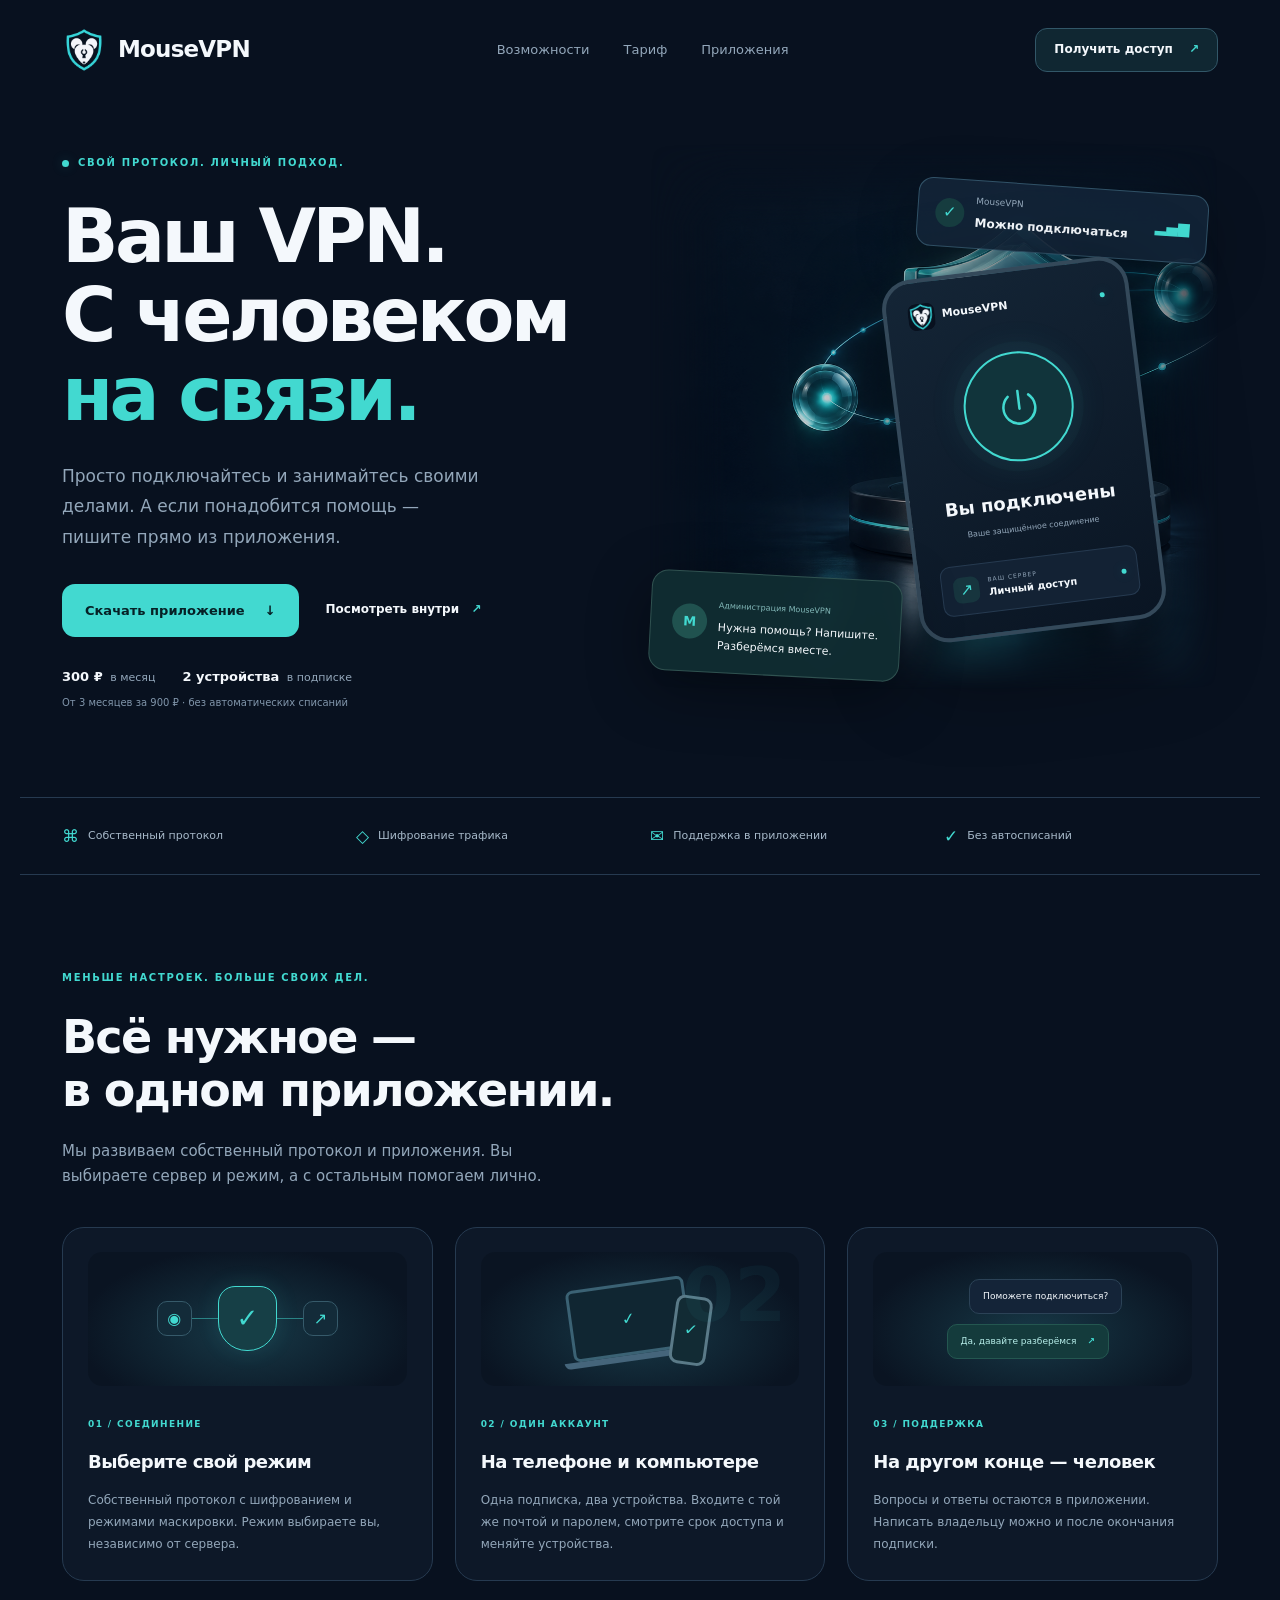
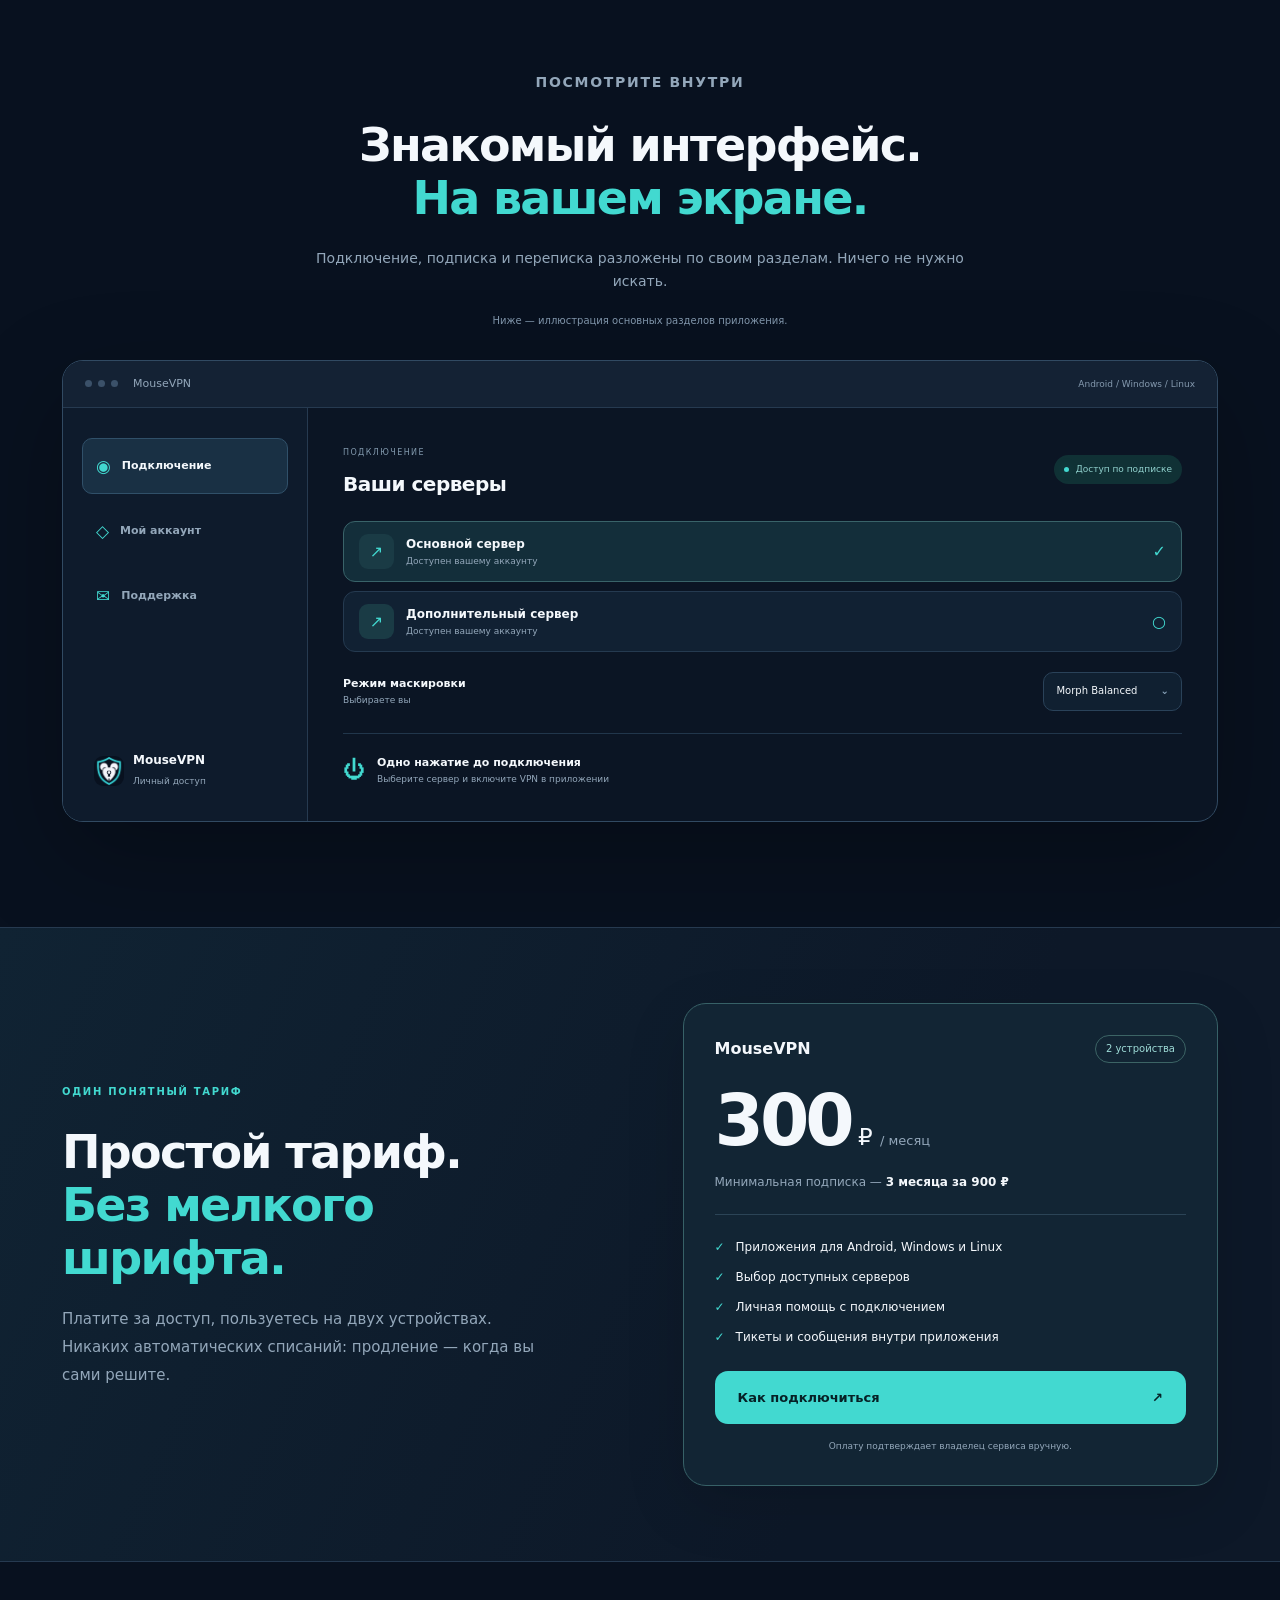
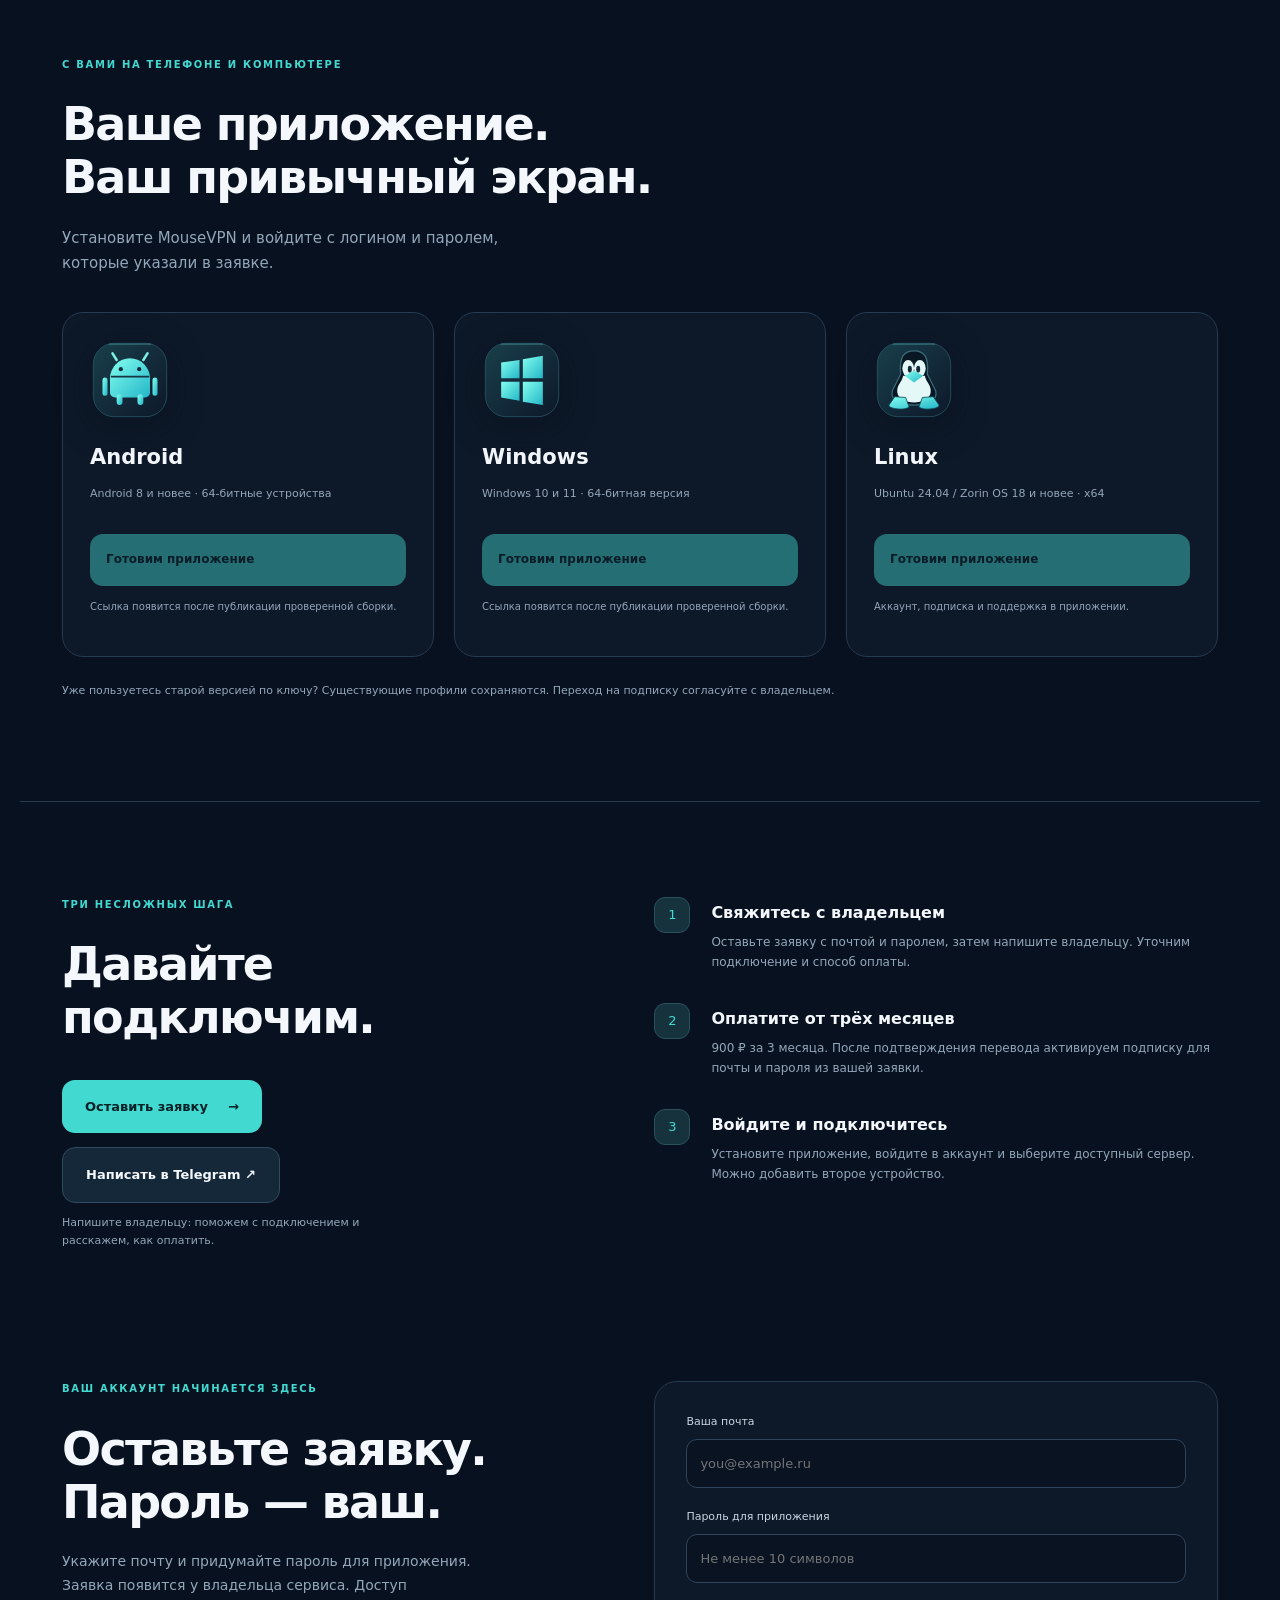
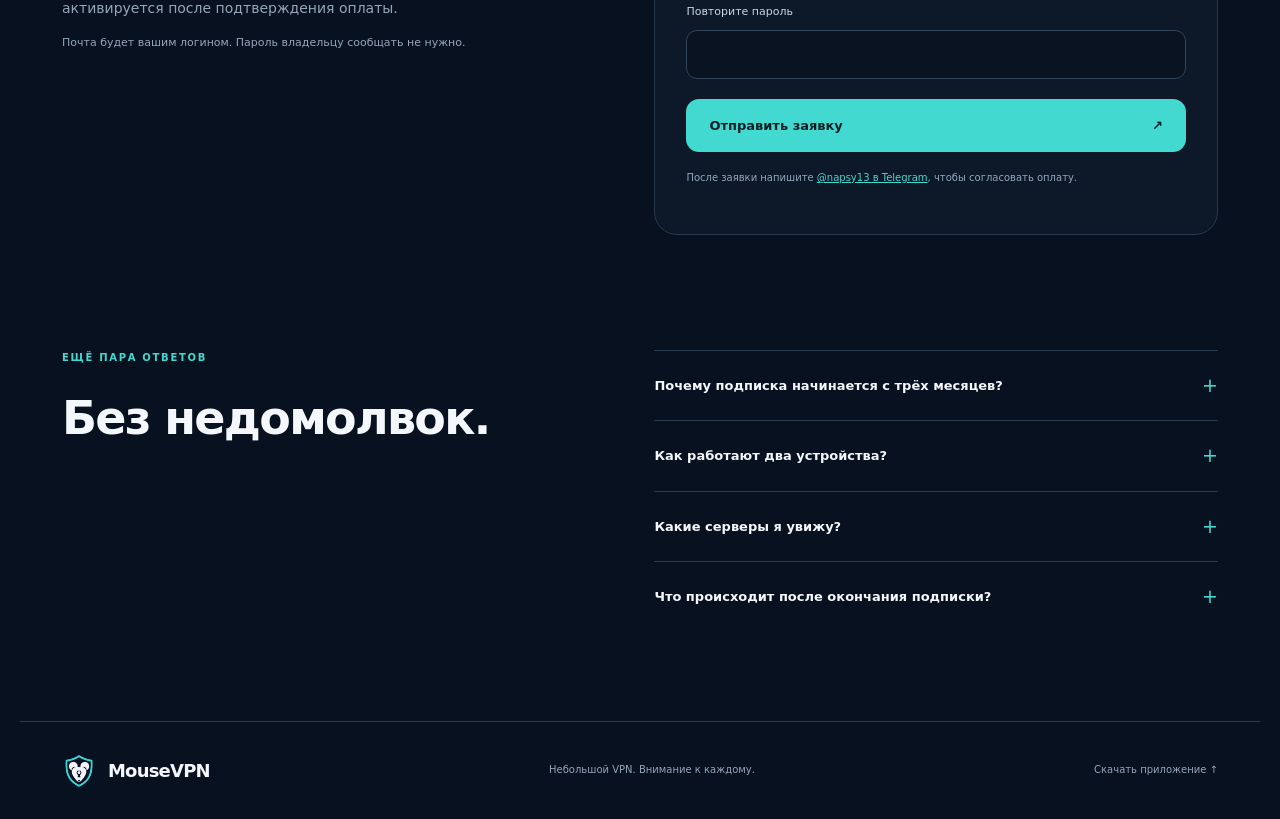
==== deploy/landing/index.html @ 3c40de20 "Add subscription management, billing and unified VPN clients Introduce a central account service wit" ====
<!doctype html>
<html lang="ru">
<head>
  <meta charset="utf-8"><meta name="viewport" content="width=device-width, initial-scale=1">
  <meta name="description" content="MouseVPN — собственный VPN-протокол, приложения для Android, Windows и Linux и личная поддержка. Два устройства, 300 ₽ в месяц, от 3 месяцев.">
  <meta name="theme-color" content="#08111f"><title>MouseVPN — ваш VPN, с человеком на связи</title>
  <link rel="icon" href="assets/mousevpn-logo.png" type="image/png">
  <link rel="stylesheet" href="style.css?v=20261002-billing"><script src="app.js?v=20261002-ui" defer></script>
</head>
<body>
<a class="skip-link" href="#main">Перейти к содержимому</a>
<header class="header wrap"><a class="brand" href="#" aria-label="MouseVPN — главная"><img src="assets/mousevpn-logo.png" alt="" width="44" height="44">MouseVPN</a><nav aria-label="Главная навигация"><a href="#about">Возможности</a><a href="#price">Тариф</a><a href="#download">Приложения</a></nav><a class="small-button" href="#request">Получить доступ <span aria-hidden="true">↗</span></a></header>
<main id="main">
<section class="hero wrap">
 <div class="hero-copy"><p class="eyebrow"><span class="dot"></span> СВОЙ ПРОТОКОЛ. ЛИЧНЫЙ ПОДХОД.</p><h1>Ваш VPN.<br>С человеком<br><span>на связи.</span></h1><p class="lead">Просто подключайтесь и занимайтесь своими делами. А если понадобится помощь — пишите прямо из приложения.</p><div class="hero-actions"><a class="button" href="#download">Скачать приложение <span aria-hidden="true">↓</span></a><a class="text-link" href="#preview">Посмотреть внутри <span aria-hidden="true">↗</span></a></div><div class="hero-meta"><span><strong>300 ₽</strong> в месяц</span><span><strong>2 устройства</strong> в подписке</span></div><p class="hero-note">От 3 месяцев за 900 ₽ · без автоматических списаний</p></div>
 <div class="hero-art" aria-label="Иллюстрация защищённого подключения MouseVPN">
  <img class="hero-illustration" src="assets/connection-hero.png" alt="Объёмный бирюзовый щит и соединённые узлы на тёмном фоне" width="1536" height="1024" fetchpriority="high">
  <div class="floating-status"><span class="status-orb">✓</span><div><small>MouseVPN</small><strong>Можно подключаться</strong></div><span class="signal" aria-hidden="true">▂▄▆</span></div>
  <div class="hero-device"><div class="device-top"><img src="assets/mousevpn-logo.png" alt="" width="27" height="27"><strong>MouseVPN</strong><span class="mini-dot"></span></div><div class="power" aria-hidden="true"><svg viewBox="0 0 48 48"><path d="M24 7v19M13 12a17 17 0 1 0 22 0"/></svg></div><strong class="connected">Вы подключены</strong><span class="device-caption">Ваше защищённое соединение</span><div class="server-row"><span class="server-icon" aria-hidden="true">↗</span><div><small>ВАШ СЕРВЕР</small><strong>Личный доступ</strong></div><span class="mini-dot"></span></div></div>
  <div class="support-bubble"><span class="avatar" aria-hidden="true">М</span><div><small>Администрация MouseVPN</small><p>Нужна помощь? Напишите.<br>Разберёмся вместе.</p></div></div>
 </div>
</section>
<div class="facts wrap"><span><i aria-hidden="true">⌘</i> Собственный протокол</span><span><i aria-hidden="true">◇</i> Шифрование трафика</span><span><i aria-hidden="true">✉</i> Поддержка в приложении</span><span><i aria-hidden="true">✓</i> Без автосписаний</span></div>
<section class="section wrap" id="about"><div class="section-heading"><p class="eyebrow">МЕНЬШЕ НАСТРОЕК. БОЛЬШЕ СВОИХ ДЕЛ.</p><h2>Всё нужное —<br>в одном приложении.</h2><p>Мы развиваем собственный протокол и приложения. Вы выбираете сервер и режим, а с остальным помогаем лично.</p></div><div class="features">
 <article><div class="feature-visual route-visual" aria-hidden="true"><span class="route-node">◉</span><span class="route-line"></span><span class="route-shield">✓</span><span class="route-line"></span><span class="route-node">↗</span></div><span class="feature-number">01 / СОЕДИНЕНИЕ</span><h3>Выберите свой режим</h3><p>Собственный протокол с шифрованием и режимами маскировки. Режим выбираете вы, независимо от сервера.</p></article>
 <article><div class="feature-visual devices-visual" aria-hidden="true"><div class="tiny-laptop"><span>✓</span></div><div class="tiny-phone"><span>✓</span></div><b>02</b></div><span class="feature-number">02 / ОДИН АККАУНТ</span><h3>На телефоне и компьютере</h3><p>Одна подписка, два устройства. Входите с той же почтой и паролем, смотрите срок доступа и меняйте устройства.</p></article>
 <article><div class="feature-visual chat-visual" aria-hidden="true"><span>Поможете подключиться?</span><span>Да, давайте разберёмся <b>↗</b></span></div><span class="feature-number">03 / ПОДДЕРЖКА</span><h3>На другом конце — человек</h3><p>Вопросы и ответы остаются в приложении. Написать владельцу можно и после окончания подписки.</p></article>
</div></section>
<section class="preview-section wrap" id="preview"><div class="preview-copy"><p class="eyebrow">ПОСМОТРИТЕ ВНУТРИ</p><h2>Знакомый интерфейс.<br><span>На вашем экране.</span></h2><p>Подключение, подписка и переписка разложены по своим разделам. Ничего не нужно искать.</p><p class="preview-note">Ниже — иллюстрация основных разделов приложения.</p></div>
 <div class="app-preview"><div class="window-bar"><span class="window-dots" aria-hidden="true"><i></i><i></i><i></i></span><span>MouseVPN</span><span class="window-platforms">Android / Windows / Linux</span></div><div class="preview-body"><div class="preview-nav" role="tablist" aria-label="Разделы приложения"><button id="tab-connect" role="tab" aria-selected="true" aria-controls="panel-connect" tabindex="0"><span aria-hidden="true">◉</span> Подключение</button><button id="tab-account" role="tab" aria-selected="false" aria-controls="panel-account" tabindex="-1"><span aria-hidden="true">◇</span> Мой аккаунт</button><button id="tab-support" role="tab" aria-selected="false" aria-controls="panel-support" tabindex="-1"><span aria-hidden="true">✉</span> Поддержка</button><div class="preview-brand"><img src="assets/mousevpn-logo.png" alt="" width="30" height="30"><span>MouseVPN<br><small>Личный доступ</small></span></div></div>
 <div class="preview-content"><div id="panel-connect" class="preview-panel" role="tabpanel" aria-labelledby="tab-connect"><div class="panel-heading"><div><small>ПОДКЛЮЧЕНИЕ</small><h3>Ваши серверы</h3></div><span class="status-pill"><i></i> Доступ по подписке</span></div><div class="preview-server selected"><span class="node-icon">↗</span><div><strong>Основной сервер</strong><small>Доступен вашему аккаунту</small></div><span>✓</span></div><div class="preview-server"><span class="node-icon">↗</span><div><strong>Дополнительный сервер</strong><small>Доступен вашему аккаунту</small></div><span>○</span></div><div class="preview-setting"><div><strong>Режим маскировки</strong><small>Выбираете вы</small></div><span>Morph Balanced <b>⌄</b></span></div><div class="preview-bottom"><span class="power-small">⏻</span><div><strong>Одно нажатие до подключения</strong><small>Выберите сервер и включите VPN в приложении</small></div></div></div>
 <div id="panel-account" class="preview-panel" role="tabpanel" aria-labelledby="tab-account" hidden><div class="panel-heading"><div><small>МОЙ АККАУНТ</small><h3>Всё о вашей подписке</h3></div><span class="status-pill"><i></i> 2 устройства</span></div><div class="subscription-preview"><small>ОДНА ПОДПИСКА</small><strong>Телефон + компьютер</strong><span>300 ₽ / месяц · от 3 месяцев</span></div><div class="preview-server"><span class="node-icon">▯</span><div><strong>Ваш телефон</strong><small>Android</small></div><span class="device-state">Подключён к аккаунту</span></div><div class="preview-server"><span class="node-icon">▱</span><div><strong>Ваш компьютер</strong><small>Windows или Linux</small></div><span class="device-state">Подключён к аккаунту</span></div><p class="panel-note">Сменили устройство? Отключите старое в аккаунте и войдите на новом.</p></div>
 <div id="panel-support" class="preview-panel" role="tabpanel" aria-labelledby="tab-support" hidden><div class="panel-heading"><div><small>ПОДДЕРЖКА И СООБЩЕНИЯ</small><h3>Разберёмся вместе</h3></div><span class="mail-icon">✉</span></div><div class="demo-messages"><div class="demo-message user"><small>Вы</small><p>Поможете настроить VPN на компьютере?</p></div><div class="demo-message admin"><small>Администрация MouseVPN</small><p>Конечно. Напишите, какая у вас система и что показывает приложение.</p></div></div><div class="reply-preview"><span>Ваш ответ…</span><span aria-hidden="true">↑</span></div><p class="panel-note">Ответы появляются в открытой переписке автоматически.</p></div></div></div></div>
</section>
<section class="pricing-section" id="price"><div class="wrap pricing"><div><p class="eyebrow">ОДИН ПОНЯТНЫЙ ТАРИФ</p><h2>Простой тариф.<br><span>Без мелкого шрифта.</span></h2><p class="pricing-copy">Платите за доступ, пользуетесь на двух устройствах. Никаких автоматических списаний: продление — когда вы сами решите.</p></div><article class="price-card"><div class="price-heading"><span>MouseVPN</span><span class="tag">2 устройства</span></div><p class="price"><strong>300</strong> ₽ <span>/ месяц</span></p><p class="minimum">Минимальная подписка — <strong>3 месяца за 900 ₽</strong></p><ul><li>Приложения для Android, Windows и Linux</li><li>Выбор доступных серверов</li><li>Личная помощь с подключением</li><li>Тикеты и сообщения внутри приложения</li></ul><a class="button" href="#start">Как подключиться <span aria-hidden="true">↗</span></a><p class="price-note">Оплату подтверждает владелец сервиса вручную.</p></article></div></section>
<section class="section wrap" id="download"><div class="section-heading"><p class="eyebrow">С ВАМИ НА ТЕЛЕФОНЕ И КОМПЬЮТЕРЕ</p><h2>Ваше приложение.<br>Ваш привычный экран.</h2><p>Установите MouseVPN и войдите с логином и паролем, которые указали в заявке.</p></div><div class="downloads"><article class="download-card"><img class="os-icon" src="assets/os-android.svg" width="80" height="80" alt=""><h3>Android</h3><p>Android 8 и новее · 64-битные устройства</p><a id="androidDownload" class="button" aria-disabled="true">Готовим приложение</a><p id="androidVersion" class="download-version" aria-live="polite">Ссылка появится после публикации проверенной сборки.</p><details id="androidHash" hidden><summary>Проверить файл</summary><code></code></details></article><article class="download-card"><img class="os-icon" src="assets/os-windows.svg" width="80" height="80" alt=""><h3>Windows</h3><p>Windows 10 и 11 · 64-битная версия</p><a id="windowsDownload" class="button" aria-disabled="true">Готовим приложение</a><p id="windowsVersion" class="download-version" aria-live="polite">Ссылка появится после публикации проверенной сборки.</p><details id="windowsHash" hidden><summary>Проверить файл</summary><code></code></details></article><article class="download-card"><img class="os-icon" src="assets/os-linux.svg" width="80" height="80" alt=""><h3>Linux</h3><p>Ubuntu 24.04 / Zorin OS 18 и новее · x64</p><a id="linuxDownload" class="button" aria-disabled="true">Готовим приложение</a><p id="linuxVersion" class="download-version" aria-live="polite">Аккаунт, подписка и поддержка в приложении.</p><details id="linuxHash" hidden><summary>Проверить файл .deb</summary><code></code></details><a id="linuxAppimageDownload" class="text-link" hidden>Скачать AppImage ↓</a><p id="linuxAppimageVersion" class="download-version"></p><details id="linuxAppimageHash" hidden><summary>Проверить AppImage</summary><code></code></details></article></div><p class="download-help">Уже пользуетесь старой версией по ключу? Существующие профили сохраняются. Переход на подписку согласуйте с владельцем.</p></section>
<section class="section wrap start" id="start"><div><p class="eyebrow">ТРИ НЕСЛОЖНЫХ ШАГА</p><h2>Давайте подключим.</h2><a class="button" href="#request">Оставить заявку <span aria-hidden="true">→</span></a><br><a id="contactButton" class="button" href="#steps">Как получить доступ <span aria-hidden="true">→</span></a><p id="contactNote" class="contact-note">Доступ выдаёт владелец сервиса после подтверждения оплаты.</p></div><ol id="steps"><li><span>1</span><div><h3>Свяжитесь с владельцем</h3><p>Оставьте заявку с почтой и паролем, затем напишите владельцу. Уточним подключение и способ оплаты.</p></div></li><li><span>2</span><div><h3>Оплатите от трёх месяцев</h3><p>900 ₽ за 3 месяца. После подтверждения перевода активируем подписку для почты и пароля из вашей заявки.</p></div></li><li><span>3</span><div><h3>Войдите и подключитесь</h3><p>Установите приложение, войдите в аккаунт и выберите доступный сервер. Можно добавить второе устройство.</p></div></li></ol></section>
<section class="section wrap signup-section" id="request"><div><p class="eyebrow">ВАШ АККАУНТ НАЧИНАЕТСЯ ЗДЕСЬ</p><h2>Оставьте заявку.<br>Пароль — ваш.</h2><p>Укажите почту и придумайте пароль для приложения. Заявка появится у владельца сервиса. Доступ активируется после подтверждения оплаты.</p><p class="signup-note">Почта будет вашим логином. Пароль владельцу сообщать не нужно.</p></div><form id="signupForm" class="signup-card" action="/vpn/v1/signup" method="post"><label for="signupEmail">Ваша почта</label><input id="signupEmail" name="email" type="email" autocomplete="email" maxlength="254" required placeholder="you@example.ru"><label for="signupPassword">Пароль для приложения</label><input id="signupPassword" name="password" type="password" autocomplete="new-password" minlength="10" maxlength="256" required placeholder="Не менее 10 символов"><label for="signupConfirm">Повторите пароль</label><input id="signupConfirm" type="password" autocomplete="new-password" minlength="10" maxlength="256" required><button id="signupSubmit" class="button" type="submit">Отправить заявку <span aria-hidden="true">↗</span></button><p id="signupStatus" role="status" aria-live="polite">После заявки напишите <a href="https://t.me/napsy13" target="_blank" rel="noopener noreferrer">@napsy13 в Telegram</a>, чтобы согласовать оплату.</p></form></section>
<section class="section wrap faq"><div><p class="eyebrow">ЕЩЁ ПАРА ОТВЕТОВ</p><h2>Без недомолвок.</h2></div><div><details><summary>Почему подписка начинается с трёх месяцев?</summary><p>Минимальная оплата — 900 ₽ за 3 календарных месяца. Можно оплатить больший срок по 300 ₽ за месяц.</p></details><details><summary>Как работают два устройства?</summary><p>На каждом устройстве создаётся свой ключ. Максимум — два зарегистрированных устройства на аккаунт, независимо от числа доступных серверов. Старое устройство можно отключить перед заменой.</p></details><details><summary>Какие серверы я увижу?</summary><p>Серверы, доступные вашему аккаунту. Обычно доступны все, но владелец может подобрать отдельный список. Выбор находится в приложении.</p></details><details><summary>Что происходит после окончания подписки?</summary><p>VPN-доступ прекращается. Для продления свяжитесь с владельцем и оплатите следующий период. Переписка с поддержкой остаётся доступна.</p></details></div></section>
</main><footer class="wrap footer"><a class="brand" href="#"><img src="assets/mousevpn-logo.png" alt="" width="34" height="34">MouseVPN</a><p>Небольшой VPN. Внимание к каждому.</p><a href="#download">Скачать приложение ↑</a></footer></body></html>
---- deploy/landing/style.css ----
:root {
  color-scheme: dark;
  --bg: #08111f; --surface: #0d1828; --card: #111f30;
  --line: #263a50; --text: #f4f8fc; --muted: #93a7ba;
  --accent: #42d9d0; --accent-ink: #062126;
  font-family: Inter, "Noto Sans", system-ui, -apple-system, "Segoe UI", sans-serif;
  font-synthesis: none;
}
* { box-sizing: border-box; }
html { scroll-behavior: smooth; scroll-padding-top: 30px; }
body { margin: 0; background: var(--bg); color: var(--text); line-height: 1.65; }
a { color: inherit; text-decoration: none; }
button, input, textarea { font: inherit; }
button, a, summary { -webkit-tap-highlight-color: transparent; }
button { cursor: pointer; }
[hidden] { display: none !important; }
a:focus-visible, button:focus-visible, summary:focus-visible { outline: 3px solid var(--accent); outline-offset: 5px; }
.wrap { width: min(1240px,100%); margin-inline: auto; padding-inline: 42px; }
.skip-link { position: absolute; left: 20px; top: -80px; padding: 12px 20px; background: var(--accent); color: var(--accent-ink); z-index: 10; }
.skip-link:focus { top: 12px; }
.header { display: flex; min-height: 100px; align-items: center; justify-content: space-between; gap: 24px; }
.brand { display: inline-flex; align-items: center; gap: 12px; font-size: 23px; font-weight: 780; letter-spacing: -.8px; }
.brand img { border-radius: 12px; object-fit: cover; }
nav { display: flex; gap: 34px; font-size: 13px; color: var(--muted); }
nav a:hover, .text-link:hover { color: var(--accent); }
.small-button { border: 1px solid #325768; border-radius: 12px; padding: 11px 18px; font-size: 12px; font-weight: 650; background: #102732; }
.small-button span { margin-left: 12px; color: var(--accent); }
.hero { display: grid; grid-template-columns: 1fr 1fr; align-items: center; gap: 20px; padding-top: 55px; padding-bottom: 75px; }
.eyebrow { display: flex; align-items: center; gap: 9px; font-size: 10px; font-weight: 750; letter-spacing: 1.7px; color: var(--accent); margin: 0 0 25px; }
.dot, .mini-dot, .status-pill i { display: inline-block; width: 7px; height: 7px; background: var(--accent); border-radius: 50%; flex-shrink: 0; box-shadow: 0 0 12px #42d9d036; }
h1 { font-size: clamp(54px,5.8vw,80px); line-height: 1.07; letter-spacing: -3.7px; margin: 0 0 26px; font-weight: 760; }
h1 span, h2 span { color: var(--accent); }
.lead { max-width: 425px; font-size: 17px; color: var(--muted); line-height: 1.8; }
.hero-actions { display: flex; gap: 27px; align-items: center; margin-top: 31px; }
.button { display: inline-flex; align-items: center; justify-content: space-between; gap: 20px; border: 0; border-radius: 13px; background: var(--accent); color: var(--accent-ink); padding: 16px 23px; font-size: 13px; font-weight: 750; transition: background .15s, transform .15s; }
.button:hover { background: #68e9e1; transform: translateY(-2px); }
.button[aria-disabled=true] { opacity: .45; pointer-events: none; }
.text-link { font-size: 12px; font-weight: 600; }
.text-link span { margin-left: 8px; color: var(--accent); }
.hero-meta { display: flex; gap: 27px; margin-top: 29px; color: var(--muted); font-size: 11px; }
.hero-meta strong { color: var(--text); font-size: 13px; margin-right: 4px; }
.hero-note { margin-top: 8px; font-size: 10px; color: #8196ab; }
.hero-art { position: relative; min-height: 545px; isolation: isolate; }
.hero-illustration { position: absolute; width: 100%; height: 100%; object-fit: cover; left: 0; top: -4%; z-index: -1; opacity: .78; mask-image: linear-gradient(90deg,transparent,#000 14%,#000 88%,transparent),linear-gradient(0deg,transparent,#000 15%,#000 85%,transparent); mask-composite: intersect; }
.floating-status { position: absolute; top: 20px; right: 10px; display: flex; align-items: center; gap: 11px; padding: 13px 17px; background: #132437ed; border: 1px solid #315267; box-shadow: 0 18px 60px #0005; border-radius: 15px; transform: rotate(4deg); }
.floating-status small { display: block; font-size: 9px; color: var(--muted); }
.floating-status strong { font-size: 12px; font-weight: 600; }
.status-orb { display: grid; place-items: center; background: #173d40; color: var(--accent); width: 29px; height: 29px; border-radius: 50%; }
.signal { color: var(--accent); font-size: 15px; margin-left: 16px; }
.hero-device { position: absolute; width: 248px; padding: 21px; top: 101px; right: 70px; border: 4px solid #34495a; border-radius: 30px; background: linear-gradient(155deg,#142536,#0a1523); box-shadow: 0 28px 85px #0008; transform: rotate(-7deg); text-align: center; }
.device-top { display: flex; align-items: center; gap: 7px; text-align: left; font-size: 11px; }
.device-top img { border-radius: 8px; }.device-top .mini-dot { margin-left: auto; width: 5px; height: 5px; }
.power { display: grid; place-items: center; width: 110px; height: 110px; margin: 32px auto 25px; border: 2px solid var(--accent); border-radius: 50%; background: #11343b; box-shadow: 0 0 0 10px #42d9d007,0 0 38px #42d9d01a; }
.power svg { width: 45px; fill: none; stroke: var(--accent); stroke-width: 2.7; stroke-linecap: round; }
.connected { display: block; font-size: 18px; }.device-caption { display: block; font-size: 8px; color: var(--muted); margin: 5px 0 23px; }
.server-row { display: flex; align-items: center; gap: 9px; padding: 11px; border: 1px solid var(--line); border-radius: 10px; text-align: left; background: #132234; }
.server-icon { display: grid; place-items: center; width: 26px; height: 26px; border-radius: 8px; color: var(--accent); background: #17353e; }
.server-row small { display: block; color: var(--muted); font-size: 6px; letter-spacing: 1px; }.server-row strong { display: block; font-size: 10px; }.server-row .mini-dot { margin-left: auto; width: 5px; height: 5px; }
.support-bubble { position: absolute; display: flex; align-items: center; gap: 11px; left: 0; bottom: 35px; padding: 17px 21px; border: 1px solid #305250; background: #102c31f5; border-radius: 17px; transform: rotate(3deg); box-shadow: 0 16px 60px #0006; }
.avatar { width: 35px; height: 35px; border-radius: 50%; display: grid; place-items: center; background: #20524f; color: var(--accent); font-size: 13px; font-weight: 700; }
.support-bubble small { font-size: 8px; color: #83b9b9; }.support-bubble p { margin: 3px 0 0; font-size: 11px; line-height: 1.6; }
.facts { display: grid; grid-template-columns: repeat(4,1fr); gap: 20px; padding-block: 24px; border-top: 1px solid var(--line); border-bottom: 1px solid var(--line); color: #a7b9c9; font-size: 11px; }
.facts span { display: flex; align-items: center; gap: 9px; }.facts i { font-style: normal; color: var(--accent); font-size: 17px; }
.section { padding-top: 95px; padding-bottom: 90px; }.section-heading { max-width: 620px; }h2 { margin: 0 0 22px; font-size: clamp(32px,3.6vw,46px); line-height: 1.15; letter-spacing: -1.7px; font-weight: 720; }
.section-heading>p:last-child, .pricing-copy { max-width: 500px; color: var(--muted); font-size: 15px; }
.features { display: grid; grid-template-columns: repeat(3,1fr); gap: 22px; margin-top: 38px; }.features article { padding: 25px; background: var(--surface); border: 1px solid var(--line); border-radius: 22px; }
.feature-number { font-size: 9px; color: var(--accent); letter-spacing: 1.4px; font-weight: 650; }.features h3 { font-size: 18px; letter-spacing: -.5px; margin: 12px 0 10px; }.features p { font-size: 12px; color: var(--muted); margin-bottom: 0; line-height: 1.85; }
.feature-visual { height: 134px; margin: -1px 0 23px; border-radius: 14px; background: radial-gradient(ellipse at 50% 60%,#173846,#0a1422 75%); display: flex; align-items: center; justify-content: center; position: relative; overflow: hidden; }
.route-node { display: grid; place-items: center; width: 35px; height: 35px; border: 1px solid #365a6a; border-radius: 10px; background: #132b39; color: var(--accent); }.route-shield { display: grid; place-items: center; width: 59px; height: 65px; border: 1px solid #42d9d0; border-radius: 17px 17px 29px 29px; color: var(--accent); font-size: 26px; background: #163f46; box-shadow: 0 0 24px #42d9d01c; }.route-line { width: 26px; height: 1px; background: #42d9d080; }
.tiny-laptop { width: 119px; height: 72px; border: 3px solid #3b6274; border-radius: 7px; background: #102632; transform: rotate(-8deg); position: relative; }.tiny-laptop:after { content:''; position: absolute; height: 6px; width: 139px; bottom: -9px; left: -13px; background: #45657b; border-radius: 0 0 10px 10px; }.tiny-laptop span, .tiny-phone span { display: grid; place-items: center; height: 100%; color: var(--accent); }.tiny-phone { width: 37px; height: 69px; border: 3px solid #5a7a88; border-radius: 9px; margin-left: -14px; transform: rotate(8deg) translateY(12px); background: #122b34; }.devices-visual>b { font-size: 75px; position: absolute; right: 13px; top: -18px; color: #42d9d00d; }
.chat-visual { flex-direction: column; gap: 10px; }.chat-visual span { border: 1px solid #2b4256; border-radius: 10px; background: #142438; padding: 9px 13px; font-size: 9px; margin-left: 26px; }.chat-visual span+span { margin-left: -10px; background: #143b3c; color: #b7eeea; border-color: #245750; }.chat-visual b { color: var(--accent); margin-left: 8px; }
.preview-section { padding-bottom: 105px; }.preview-copy { text-align: center; max-width: 700px; margin: auto; }.preview-copy .eyebrow { justify-content: center; }.preview-copy>p { color: var(--muted); font-size: 14px; }.preview-copy .preview-note { font-size: 10px; color: #8095aa; margin-top: 20px; }
.app-preview { margin-top: 30px; border: 1px solid #314a62; border-radius: 21px; background: #0b1524; box-shadow: 0 35px 100px #0004; overflow: hidden; }.window-bar { height: 47px; display: flex; align-items: center; gap: 15px; padding-inline: 22px; background: #142234; border-bottom: 1px solid var(--line); font-size: 11px; color: var(--muted); }.window-dots { display: flex; gap: 6px; }.window-dots i { width: 7px; height: 7px; border-radius: 50%; background: #3b5169; }.window-platforms { margin-left: auto; font-size: 9px; color: #859aaf; }
.preview-body { display: grid; grid-template-columns: 245px 1fr; min-height: 413px; }.preview-nav { display: flex; flex-direction: column; gap: 9px; padding: 30px 19px; background: #0e1b2c; border-right: 1px solid var(--line); }.preview-nav button { display: flex; align-items: center; gap: 11px; text-align: left; padding: 13px; border: 1px solid transparent; color: var(--muted); background: transparent; border-radius: 10px; font-size: 11px; font-weight: 650; }.preview-nav button[aria-selected=true] { color: var(--text); background: #193044; border-color: #305069; }.preview-nav button span { color: var(--accent); font-size: 17px; }.preview-brand { display: flex; align-items: center; gap: 9px; margin-top: auto; padding: 14px 12px 0; font-weight: 650; font-size: 12px; }.preview-brand small { font-weight: 400; font-size: 9px; color: var(--muted); }.preview-brand img { border-radius: 9px; }
.preview-content { padding: 29px 35px; }.panel-heading { display: flex; align-items: center; justify-content: space-between; gap: 12px; margin-bottom: 20px; }.panel-heading small { color: #8299ad; font-size: 8px; letter-spacing: 1.4px; }.panel-heading h3 { font-size: 20px; margin: 5px 0 0; letter-spacing: -.5px; }.status-pill { display: flex; align-items: center; gap: 7px; padding: 7px 10px; border-radius: 20px; background: #103135; color: #91d2ce; font-size: 9px; white-space: nowrap; }.status-pill i { width: 5px; height: 5px; }
.preview-server { display: flex; align-items: center; gap: 12px; padding: 12px 15px; margin-block: 9px; border: 1px solid #253a50; border-radius: 12px; background: #112133; }.preview-server.selected { border-color: #396369; background: #132e3a; }.node-icon { display: grid; place-items: center; width: 35px; height: 35px; color: var(--accent); background: #1a3b45; border-radius: 9px; }.preview-server strong { display: block; font-size: 12px; }.preview-server small { display: block; color: var(--muted); font-size: 9px; }.preview-server>span:last-child { margin-left: auto; color: var(--accent); }.preview-server .device-state { font-size: 8px; }
.preview-setting { display: flex; align-items: center; justify-content: space-between; gap: 14px; margin-top: 20px; font-size: 11px; }.preview-setting strong { display: block; }.preview-setting small { display: block; color: var(--muted); font-size: 9px; }.preview-setting>span { border: 1px solid #2a4259; background: #102031; padding: 10px 12px; border-radius: 10px; font-size: 10px; }.preview-setting b { margin-left: 20px; color: #89a3b9; }.preview-bottom { display: flex; align-items: center; gap: 12px; border-top: 1px solid #21364b; margin-top: 22px; padding-top: 18px; }.power-small { font-size: 22px; color: var(--accent); }.preview-bottom strong { display: block; font-size: 11px; }.preview-bottom small { display: block; color: var(--muted); font-size: 9px; }
.subscription-preview { padding: 19px; border: 1px solid #315c61; border-radius: 14px; background: linear-gradient(120deg,#163d42,#142333); margin-bottom: 17px; }.subscription-preview small { display: block; color: #85c3c0; font-size: 8px; letter-spacing: 1.4px; }.subscription-preview strong { display: block; font-size: 19px; margin-block: 5px; }.subscription-preview>span { color: #a4c3cb; font-size: 10px; }.panel-note { margin: 17px 0 0; color: var(--muted); font-size: 10px; }.mail-icon { color: var(--accent); font-size: 28px; }.demo-messages { display: flex; flex-direction: column; gap: 15px; }.demo-message { max-width: 83%; border-radius: 13px; padding: 14px 18px; }.demo-message small { font-size: 9px; color: #98b2c8; }.demo-message p { margin: 5px 0 0; font-size: 12px; }.demo-message.user { align-self: flex-end; background: #1b2d43; border: 1px solid #30455d; }.demo-message.admin { align-self: flex-start; background: #153735; border: 1px solid #2c5350; }.demo-message.admin small { color: #84c5be; }.reply-preview { display: flex; justify-content: space-between; align-items: center; margin-top: 20px; padding: 9px 10px 9px 15px; border: 1px solid #30465f; border-radius: 11px; font-size: 11px; color: #8096aa; }.reply-preview span+span { display: grid; place-items: center; width: 30px; height: 30px; border-radius: 8px; background: var(--accent); color: var(--accent-ink); font-size: 17px; }
.pricing-section { background: linear-gradient(115deg,#102333,#0d1828 68%); border-block: 1px solid var(--line); }.pricing { display: grid; grid-template-columns: 1fr 1fr; gap: 85px; align-items: center; padding-block: 75px; }.pricing-copy { font-size: 15px; line-height: 1.85; }.price-card { border: 1px solid #376167; background: #122534; border-radius: 23px; padding: 31px; box-shadow: 0 20px 60px #0002; }.price-heading { display: flex; align-items: center; justify-content: space-between; font-size: 16px; font-weight: 700; }.tag { font-size: 10px; font-weight: 500; border: 1px solid #3c6465; padding: 5px 10px; border-radius: 20px; color: #9edbd7; }.price { font-size: 23px; margin: 15px 0 0; }.price strong { font-size: 71px; letter-spacing: -4px; line-height: 1.2; font-weight: 700; }.price>span { color: var(--muted); font-size: 13px; }.minimum { font-size: 12px; color: var(--muted); padding-bottom: 22px; margin-top: 9px; border-bottom: 1px solid #2b4456; }.minimum strong { color: var(--text); }.price-card ul { list-style: none; padding: 0; margin: 23px 0; }.price-card li { margin-bottom: 10px; font-size: 12px; }.price-card li:before { content:'✓'; margin-right: 11px; color: var(--accent); }.price-card .button { width: 100%; }.price-note { font-size: 9px; color: var(--muted); margin: 15px 0 0; text-align: center; }
.downloads { display: grid; grid-template-columns: repeat(3,minmax(0,1fr)); gap: 20px; margin-top: 36px; }.download-card { padding: 27px; border: 1px solid var(--line); border-radius: 21px; background: var(--surface); }.platform-icon { display: inline-grid; place-items: center; width: 38px; height: 38px; font-size: 31px; color: var(--accent); }.windows-icon { width: 34px; height: 38px; fill: var(--accent); }.download-card h3 { font-size: 21px; margin: 19px 0 7px; }.download-card>p { min-height: 38px; font-size: 11px; color: var(--muted); }.download-card .button { width: 100%; font-size: 12px; padding-inline: 16px; }.download-card .download-version { font-size: 10px; min-height: auto; margin: 13px 0 0; }.download-card .text-link { display: inline-block; color: var(--accent); margin-top: 20px; font-size: 12px; }.download-card details { border-top: 0; padding: 9px 0 0; }.download-card summary { font-size: 10px; color: #8fa6ba; padding: 0; }.download-card code { display: block; overflow-wrap: anywhere; font-size: 9px; color: #a3bbc9; margin-top: 10px; }.download-help { font-size: 11px; color: var(--muted); margin-top: 25px; }
.start { display: grid; grid-template-columns: 1fr 1.1fr; gap: 80px; border-top: 1px solid var(--line); }.start .button { margin-top: 14px; }.start #contactButton { background: #14283a; border: 1px solid #304b61; color: var(--text); }.contact-note { font-size: 11px; max-width: 300px; color: var(--muted); }.start ol { list-style: none; margin: 0; padding: 0; }.start li { display: flex; align-items: flex-start; gap: 21px; padding-bottom: 30px; }.start li>span { flex-shrink: 0; width: 36px; height: 36px; display: grid; place-items: center; border-radius: 11px; background: #16323d; color: var(--accent); font-size: 13px; border: 1px solid #2a505d; }.start h3 { margin: 3px 0 7px; font-size: 16px; }.start li p { margin: 0; font-size: 12px; color: var(--muted); }
.signup-section { display: grid; grid-template-columns: 1fr 1.1fr; gap: 80px; padding-top: 30px; }.signup-section>div>p { color: var(--muted); font-size: 14px; max-width: 450px; }.signup-section>div>.eyebrow { color: var(--accent); font-size: 10px; }.signup-note { font-size: 11px !important; }.signup-card { padding: 31px; border: 1px solid var(--line); border-radius: 23px; background: var(--surface); }.signup-card label { display: block; font-size: 11px; margin: 0 0 8px; color: #c8d7e4; }.signup-card input { width: 100%; height: 49px; padding: 0 13px; border: 1px solid #30445b; border-radius: 11px; color: var(--text); background: #091321; margin-bottom: 20px; font-size: 13px; outline: 0; }.signup-card input:focus { border-color: var(--accent); box-shadow: 0 0 0 3px #42d9d012; }.signup-card .button { width: 100%; }.signup-card button:disabled { opacity: .5; cursor: wait; }#signupStatus { font-size: 10px; color: var(--muted); margin: 18px 0 0; min-height: 33px; }#signupStatus a { color: var(--accent); text-decoration: underline; }.signup-card .error { color: #ff9da4 !important; }
.faq { display: grid; grid-template-columns: 1fr 1.1fr; gap: 80px; padding-top: 25px; }details { border-top: 1px solid var(--line); padding: 19px 0; }summary { list-style: none; display: flex; justify-content: space-between; align-items: center; gap: 20px; font-size: 13px; font-weight: 600; cursor: pointer; }summary::-webkit-details-marker { display: none; }summary:after { content:'+'; color: var(--accent); font-weight: 400; font-size: 19px; }details[open]>summary:after { content:'−'; }details p { font-size: 12px; color: var(--muted); margin: 13px 0 0; }.footer { display: flex; align-items: center; justify-content: space-between; gap: 20px; padding-block: 30px; border-top: 1px solid var(--line); }.footer .brand { font-size: 18px; }.footer p, .footer>a:last-child { font-size: 10px; color: var(--muted); }
@media (max-width:1000px) {
 .wrap { padding-inline: 30px; }.hero { gap: 0; }.hero-art { min-height: 500px; }.hero-device { right: 30px; top: 94px; width: 228px; }.support-bubble { left: -15px; bottom: 23px; }.floating-status { right: 0; font-size: 10px; }.hero-actions { align-items: flex-start; flex-direction: column; gap: 17px; }.hero-meta { flex-wrap: wrap; gap: 5px 20px; }.facts { font-size: 10px; }.features { gap: 14px; }.features article { padding: 20px; }.features h3 { font-size: 16px; }.pricing,.start,.signup-section,.faq { gap: 40px; }.preview-body { grid-template-columns: 205px 1fr; }.preview-content { padding: 26px; }.preview-nav { padding-inline: 12px; }.downloads { gap: 14px; }.download-card { padding: 22px; }.download-card .button { font-size: 11px; }.window-platforms { font-size: 8px; }
}
@media (max-width:760px) {
 .header { min-height: 85px; }.header nav { display: none; }.hero { grid-template-columns: 1fr; padding-top: 35px; padding-bottom: 35px; }.hero-copy { max-width: 550px; }h1 { font-size: 66px; }.hero-actions { flex-direction: row; align-items: center; gap: 22px; }.hero-art { margin: 28px auto 0; width: min(510px,100%); min-height: 490px; }.hero-device { right: 70px; }.support-bubble { left: 5px; bottom: 12px; }.floating-status { right: 20px; }.hero-illustration { width: 100%; left: 0; }.facts { grid-template-columns: 1fr 1fr; gap: 12px; }.features { grid-template-columns: 1fr; gap: 17px; }.features article { padding: 24px; }.feature-visual { height: 145px; }.features h3 { font-size: 19px; }.features p { font-size: 13px; }.section { padding-block: 65px; }.preview-section { padding-bottom: 70px; }.preview-body { grid-template-columns: 1fr; }.preview-nav { flex-direction: row; border-right: 0; border-bottom: 1px solid var(--line); padding: 12px; gap: 4px; }.preview-nav button { flex: 1; padding: 10px; justify-content: center; font-size: 10px; }.preview-brand { display: none; }.preview-content { min-height: 379px; padding: 25px; }.pricing,.start,.signup-section,.faq { grid-template-columns: 1fr; gap: 30px; }.pricing { padding-block: 55px; }.price-card { max-width: 510px; width: 100%; }.downloads { grid-template-columns: 1fr; gap: 18px; }.download-card { padding: 26px; }.download-card>p { min-height: auto; }.download-card .button { margin-top: 8px; width: min(320px,100%); display: flex; font-size: 13px; }.start li { padding-bottom: 22px; }.signup-section { padding-top: 0; }.faq { padding-top: 0; }.footer { flex-wrap: wrap; }.footer p { order: 3; width: 100%; margin: 0; }
}
@media (max-width:420px) {
 .wrap { padding-inline: 22px; }.brand { gap: 8px; font-size: 20px; }.brand img { width: 35px; height: 35px; }.small-button { padding: 9px 11px; font-size: 10px; }.small-button span { margin-left: 4px; }h1 { font-size: 54px; letter-spacing: -2.7px; }.eyebrow { font-size: 8px; letter-spacing: 1.2px; }.lead { font-size: 15px; }.hero-actions { flex-wrap: wrap; gap: 17px; }.hero-art { min-height: 455px; }.hero-device { right: 38px; width: 221px; top: 83px; }.floating-status { top: 11px; right: 5px; padding: 10px 13px; }.support-bubble { left: -4px; padding: 12px 15px; bottom: 5px; }.facts { font-size: 9px; gap: 10px 8px; }.facts span { gap: 6px; }.facts i { font-size: 14px; }.preview-content { padding: 21px 17px; }.preview-nav button { font-size: 9px; padding: 9px 5px; gap: 5px; }.window-bar { padding-inline: 15px; }.window-platforms { display: none; }.panel-heading { flex-wrap: wrap; }.panel-heading h3 { font-size: 18px; }.status-pill { font-size: 8px; padding: 5px 8px; }.preview-server { padding: 11px; gap: 9px; }.preview-server strong { font-size: 10px; }.preview-server .device-state { display: none; }.preview-setting>span { padding: 9px; font-size: 8px; }.preview-setting b { margin-left: 6px; }.preview-setting strong { font-size: 10px; }.subscription-preview strong { font-size: 17px; }.demo-message { max-width: 92%; padding: 12px; }.demo-message p { font-size: 11px; }.price-card,.signup-card { padding: 24px; }.price strong { font-size: 64px; }
}
@media (prefers-reduced-motion:reduce) { html { scroll-behavior: auto; }.button { transition: none; }.button:hover { transform: none; } }

.os-icon{display:block;width:80px;height:80px;margin-bottom:20px;filter:drop-shadow(0 8px 18px #06101966);transition:transform .2s ease}.download-card:hover .os-icon{transform:translateY(-3px)}@media(prefers-reduced-motion:reduce){.os-icon{transition:none}.download-card:hover .os-icon{transform:none}}
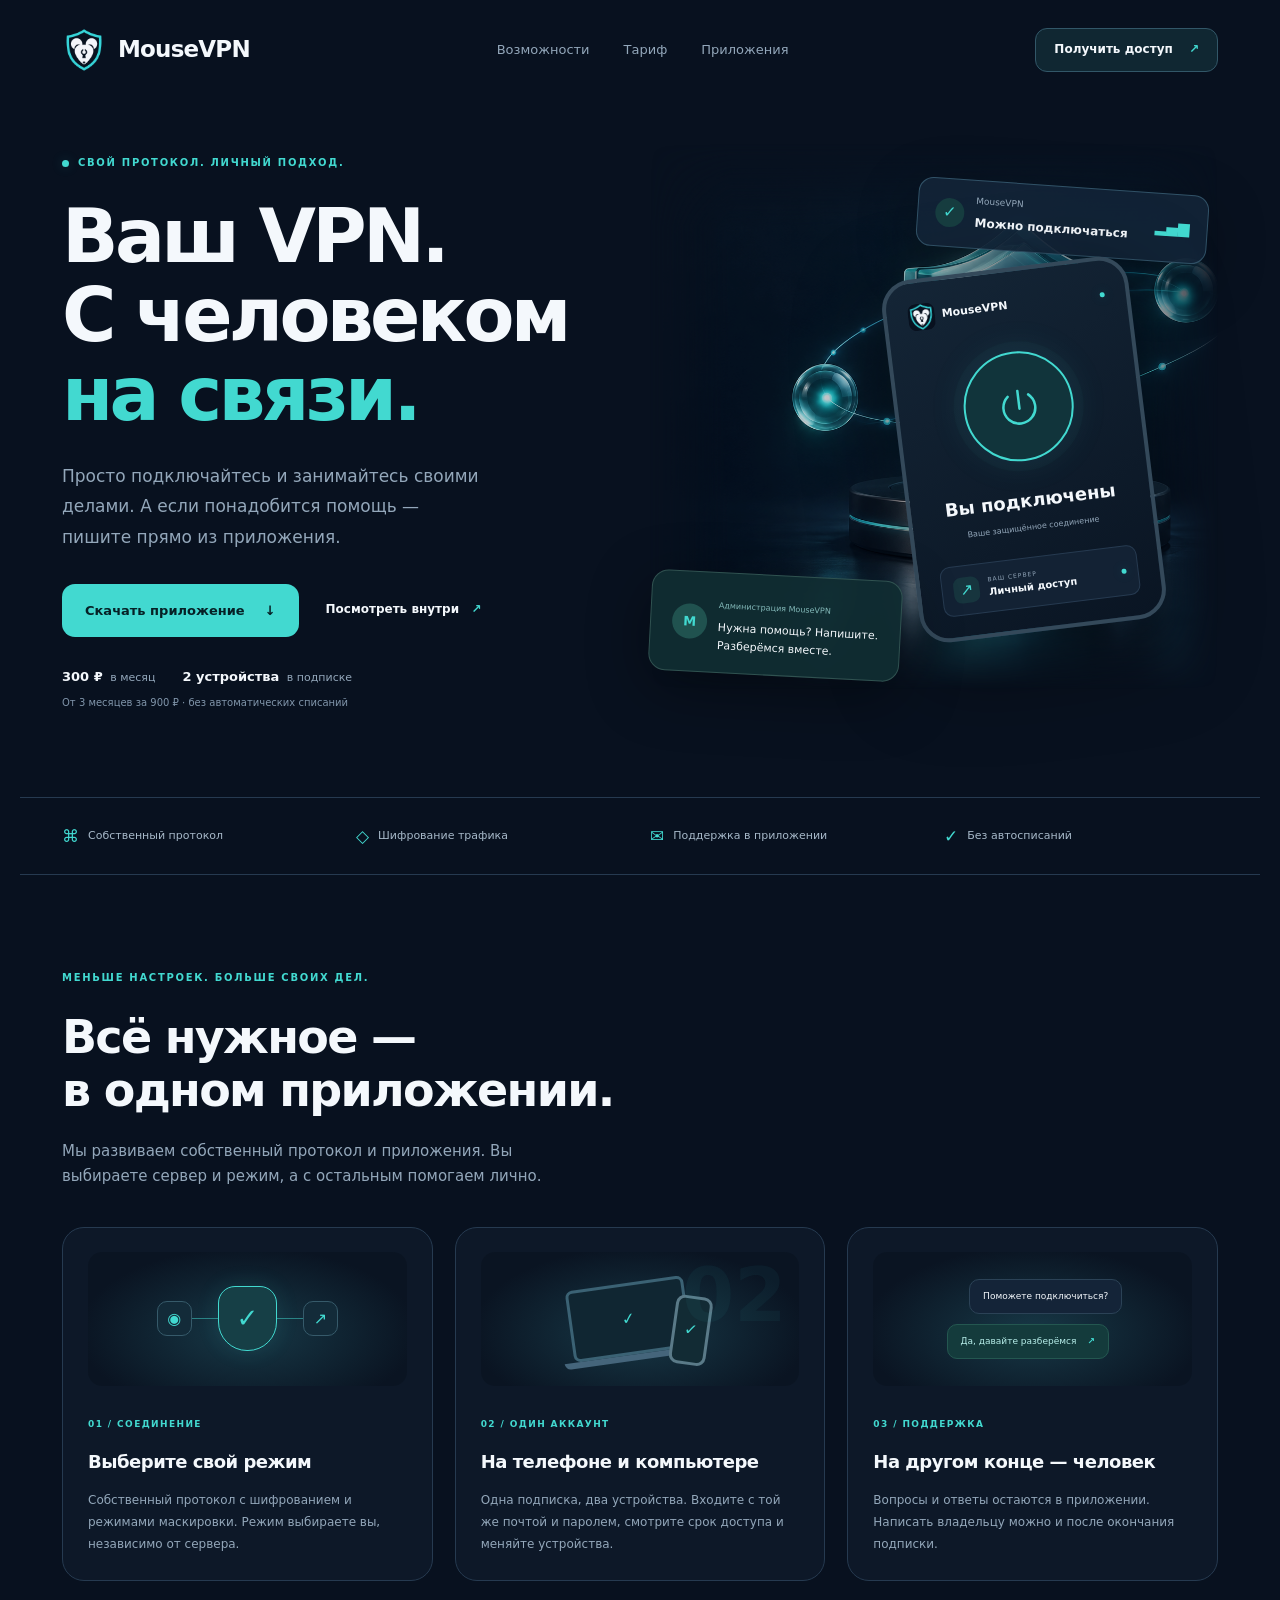
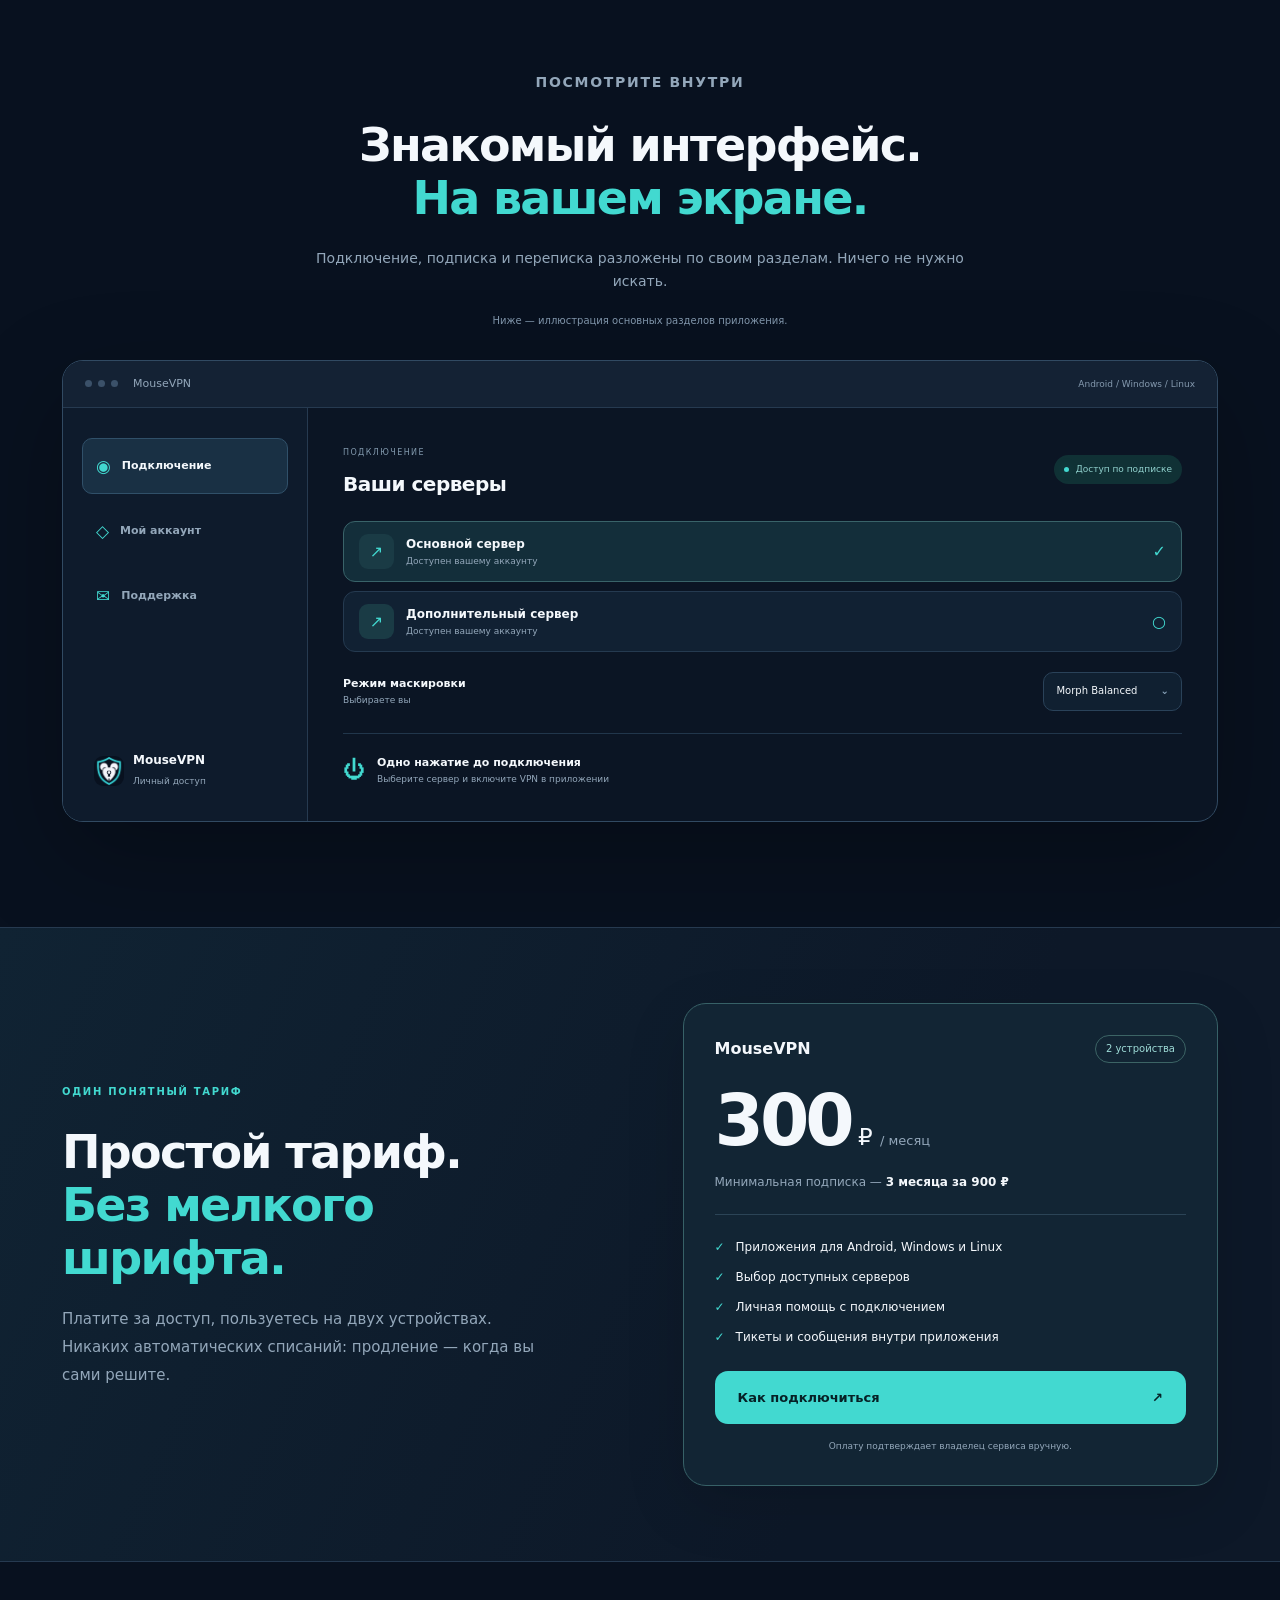
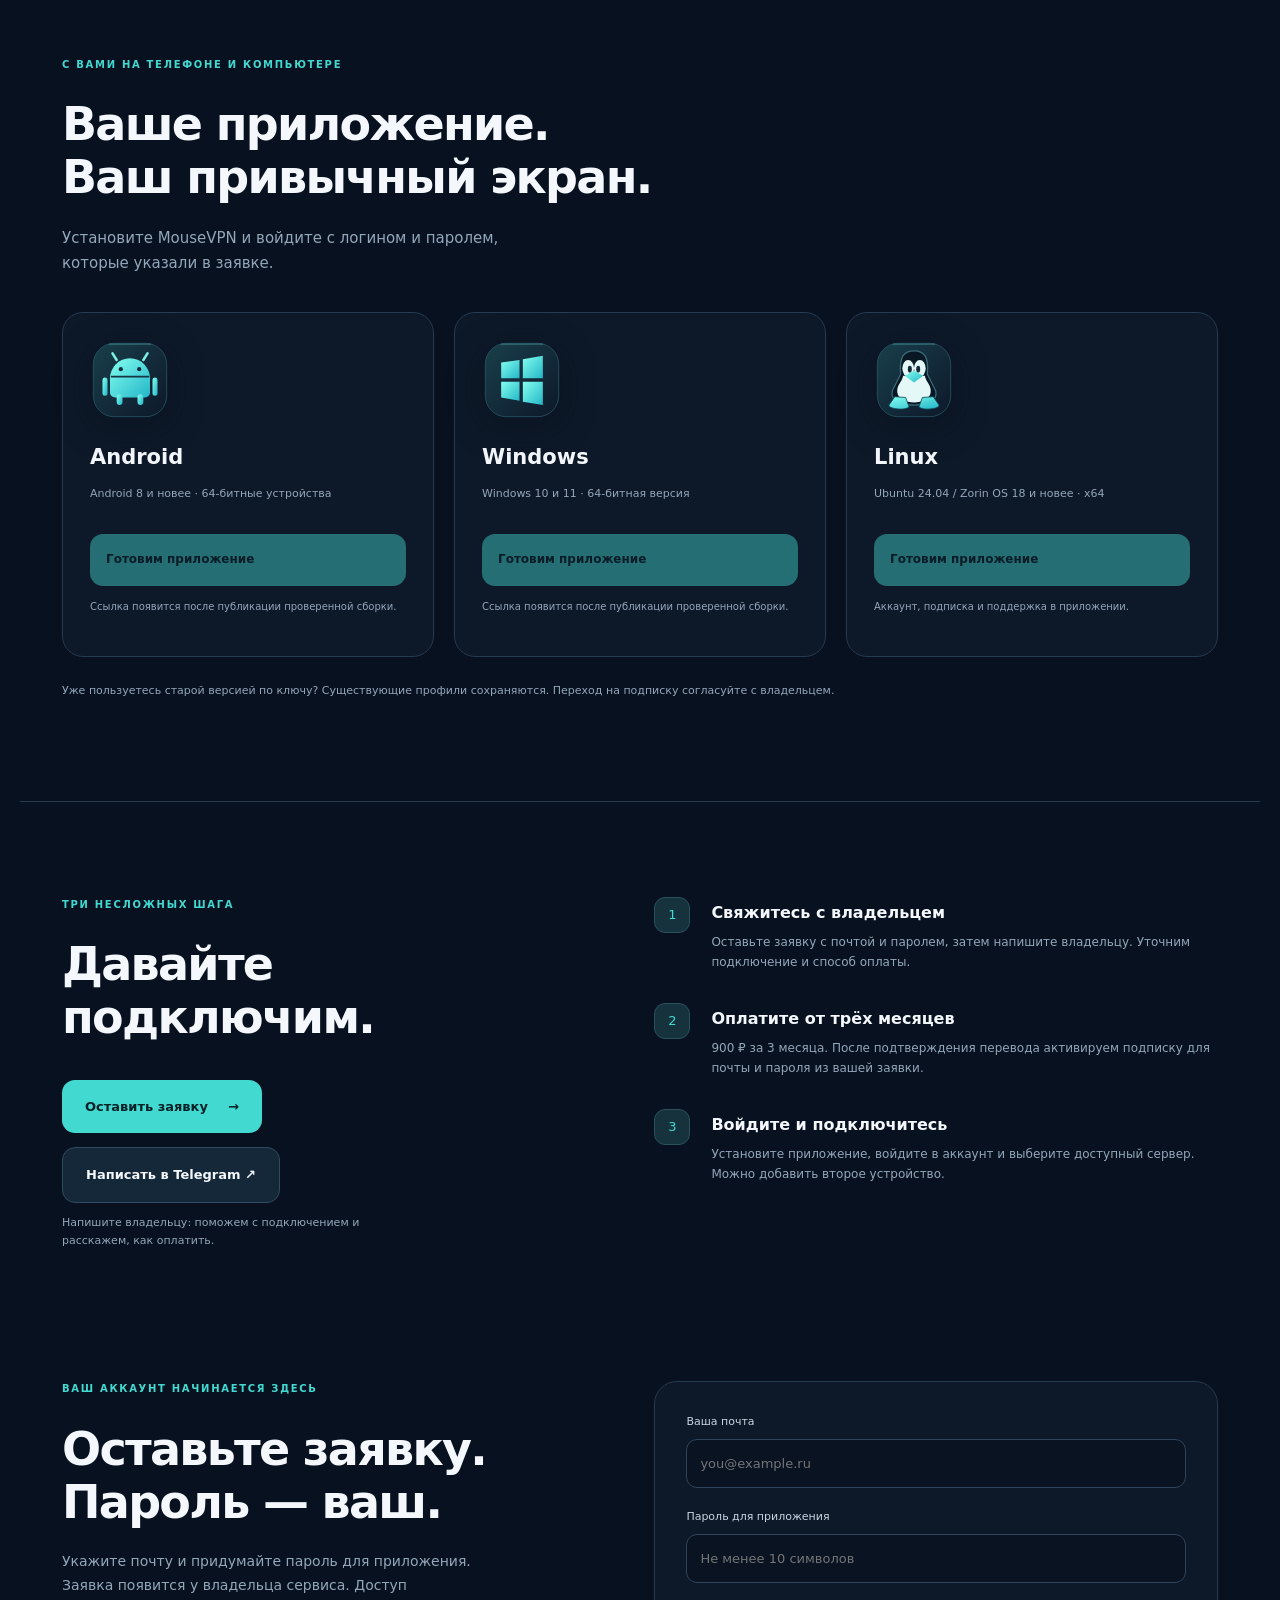
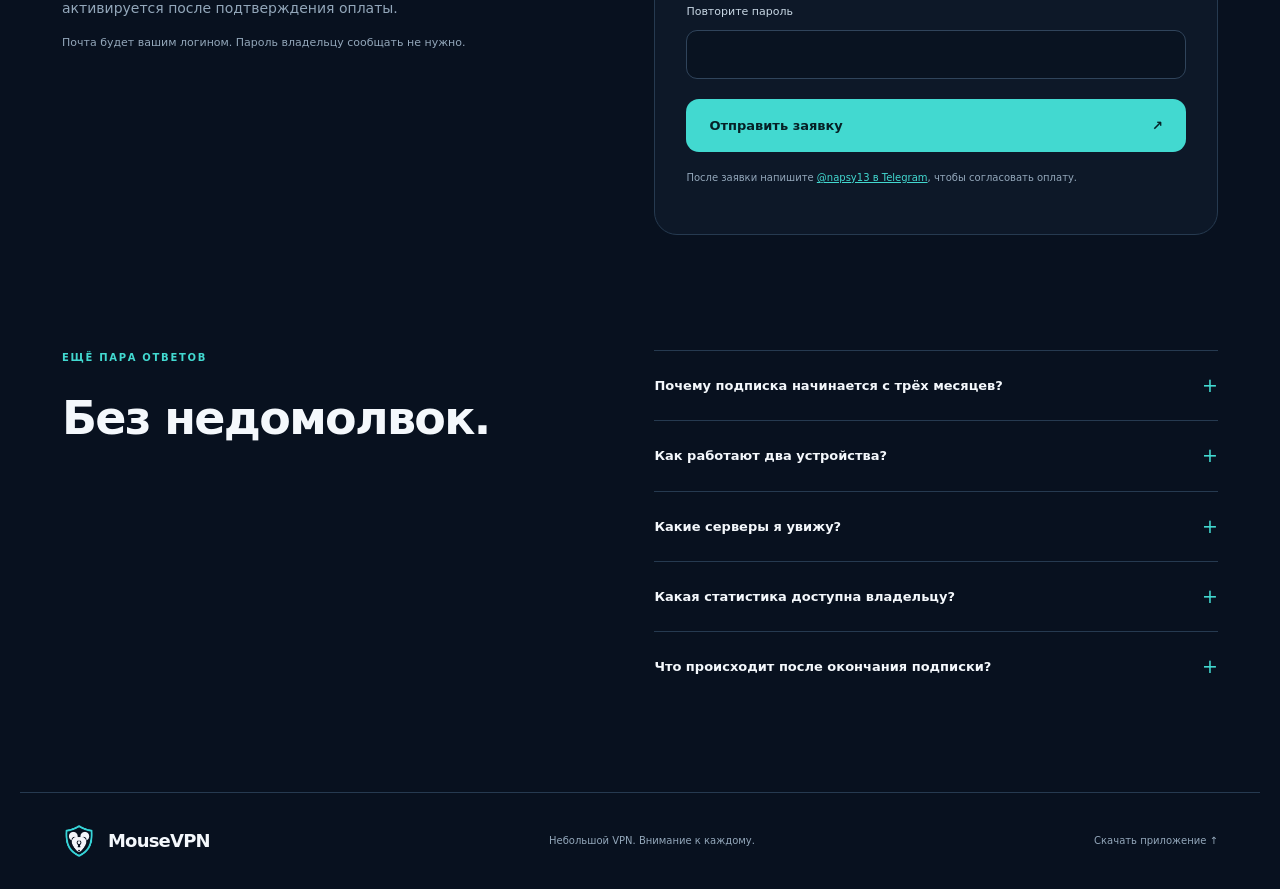
==== commit 4eda67a0: "Add per-account usage history, lifetime access and organized admin UI" ====
--- a/deploy/landing/index.html
+++ b/deploy/landing/index.html
@@ -36,5 +36,5 @@
 <section class="section wrap" id="download"><div class="section-heading"><p class="eyebrow">С ВАМИ НА ТЕЛЕФОНЕ И КОМПЬЮТЕРЕ</p><h2>Ваше приложение.<br>Ваш привычный экран.</h2><p>Установите MouseVPN и войдите с логином и паролем, которые указали в заявке.</p></div><div class="downloads"><article class="download-card"><img class="os-icon" src="assets/os-android.svg" width="80" height="80" alt=""><h3>Android</h3><p>Android 8 и новее · 64-битные устройства</p><a id="androidDownload" class="button" aria-disabled="true">Готовим приложение</a><p id="androidVersion" class="download-version" aria-live="polite">Ссылка появится после публикации проверенной сборки.</p><details id="androidHash" hidden><summary>Проверить файл</summary><code></code></details></article><article class="download-card"><img class="os-icon" src="assets/os-windows.svg" width="80" height="80" alt=""><h3>Windows</h3><p>Windows 10 и 11 · 64-битная версия</p><a id="windowsDownload" class="button" aria-disabled="true">Готовим приложение</a><p id="windowsVersion" class="download-version" aria-live="polite">Ссылка появится после публикации проверенной сборки.</p><details id="windowsHash" hidden><summary>Проверить файл</summary><code></code></details></article><article class="download-card"><img class="os-icon" src="assets/os-linux.svg" width="80" height="80" alt=""><h3>Linux</h3><p>Ubuntu 24.04 / Zorin OS 18 и новее · x64</p><a id="linuxDownload" class="button" aria-disabled="true">Готовим приложение</a><p id="linuxVersion" class="download-version" aria-live="polite">Аккаунт, подписка и поддержка в приложении.</p><details id="linuxHash" hidden><summary>Проверить файл .deb</summary><code></code></details><a id="linuxAppimageDownload" class="text-link" hidden>Скачать AppImage ↓</a><p id="linuxAppimageVersion" class="download-version"></p><details id="linuxAppimageHash" hidden><summary>Проверить AppImage</summary><code></code></details></article></div><p class="download-help">Уже пользуетесь старой версией по ключу? Существующие профили сохраняются. Переход на подписку согласуйте с владельцем.</p></section>
 <section class="section wrap start" id="start"><div><p class="eyebrow">ТРИ НЕСЛОЖНЫХ ШАГА</p><h2>Давайте подключим.</h2><a class="button" href="#request">Оставить заявку <span aria-hidden="true">→</span></a><br><a id="contactButton" class="button" href="#steps">Как получить доступ <span aria-hidden="true">→</span></a><p id="contactNote" class="contact-note">Доступ выдаёт владелец сервиса после подтверждения оплаты.</p></div><ol id="steps"><li><span>1</span><div><h3>Свяжитесь с владельцем</h3><p>Оставьте заявку с почтой и паролем, затем напишите владельцу. Уточним подключение и способ оплаты.</p></div></li><li><span>2</span><div><h3>Оплатите от трёх месяцев</h3><p>900 ₽ за 3 месяца. После подтверждения перевода активируем подписку для почты и пароля из вашей заявки.</p></div></li><li><span>3</span><div><h3>Войдите и подключитесь</h3><p>Установите приложение, войдите в аккаунт и выберите доступный сервер. Можно добавить второе устройство.</p></div></li></ol></section>
 <section class="section wrap signup-section" id="request"><div><p class="eyebrow">ВАШ АККАУНТ НАЧИНАЕТСЯ ЗДЕСЬ</p><h2>Оставьте заявку.<br>Пароль — ваш.</h2><p>Укажите почту и придумайте пароль для приложения. Заявка появится у владельца сервиса. Доступ активируется после подтверждения оплаты.</p><p class="signup-note">Почта будет вашим логином. Пароль владельцу сообщать не нужно.</p></div><form id="signupForm" class="signup-card" action="/vpn/v1/signup" method="post"><label for="signupEmail">Ваша почта</label><input id="signupEmail" name="email" type="email" autocomplete="email" maxlength="254" required placeholder="you@example.ru"><label for="signupPassword">Пароль для приложения</label><input id="signupPassword" name="password" type="password" autocomplete="new-password" minlength="10" maxlength="256" required placeholder="Не менее 10 символов"><label for="signupConfirm">Повторите пароль</label><input id="signupConfirm" type="password" autocomplete="new-password" minlength="10" maxlength="256" required><button id="signupSubmit" class="button" type="submit">Отправить заявку <span aria-hidden="true">↗</span></button><p id="signupStatus" role="status" aria-live="polite">После заявки напишите <a href="https://t.me/napsy13" target="_blank" rel="noopener noreferrer">@napsy13 в Telegram</a>, чтобы согласовать оплату.</p></form></section>
-<section class="section wrap faq"><div><p class="eyebrow">ЕЩЁ ПАРА ОТВЕТОВ</p><h2>Без недомолвок.</h2></div><div><details><summary>Почему подписка начинается с трёх месяцев?</summary><p>Минимальная оплата — 900 ₽ за 3 календарных месяца. Можно оплатить больший срок по 300 ₽ за месяц.</p></details><details><summary>Как работают два устройства?</summary><p>На каждом устройстве создаётся свой ключ. Максимум — два зарегистрированных устройства на аккаунт, независимо от числа доступных серверов. Старое устройство можно отключить перед заменой.</p></details><details><summary>Какие серверы я увижу?</summary><p>Серверы, доступные вашему аккаунту. Обычно доступны все, но владелец может подобрать отдельный список. Выбор находится в приложении.</p></details><details><summary>Что происходит после окончания подписки?</summary><p>VPN-доступ прекращается. Для продления свяжитесь с владельцем и оплатите следующий период. Переписка с поддержкой остаётся доступна.</p></details></div></section>
-</main><footer class="wrap footer"><a class="brand" href="#"><img src="assets/mousevpn-logo.png" alt="" width="34" height="34">MouseVPN</a><p>Небольшой VPN. Внимание к каждому.</p><a href="#download">Скачать приложение ↑</a></footer></body></html>+<section class="section wrap faq"><div><p class="eyebrow">ЕЩЁ ПАРА ОТВЕТОВ</p><h2>Без недомолвок.</h2></div><div><details><summary>Почему подписка начинается с трёх месяцев?</summary><p>Минимальная оплата — 900 ₽ за 3 календарных месяца. Можно оплатить больший срок по 300 ₽ за месяц.</p></details><details><summary>Как работают два устройства?</summary><p>На каждом устройстве создаётся свой ключ. Максимум — два зарегистрированных устройства на аккаунт, независимо от числа доступных серверов. Старое устройство можно отключить перед заменой.</p></details><details><summary>Какие серверы я увижу?</summary><p>Серверы, доступные вашему аккаунту. Обычно доступны все, но владелец может подобрать отдельный список. Выбор находится в приложении.</p></details><details><summary>Какая статистика доступна владельцу?</summary><p>Объём отправленного и полученного трафика по вашему аккаунту и подключения к нашим VPN-серверам хранятся до 400 дней. Это помогает поддерживать работу сервиса. Содержимое трафика и история посещённых сайтов в эту статистику не входят.</p></details><details><summary>Что происходит после окончания подписки?</summary><p>VPN-доступ прекращается. Для продления свяжитесь с владельцем и оплатите следующий период. Переписка с поддержкой остаётся доступна.</p></details></div></section>
+</main><footer class="wrap footer"><a class="brand" href="#"><img src="assets/mousevpn-logo.png" alt="" width="34" height="34">MouseVPN</a><p>Небольшой VPN. Внимание к каждому.</p><a href="#download">Скачать приложение ↑</a></footer><dialog id="signupResult" class="signup-result" aria-labelledby="signupResultTitle" aria-describedby="signupResultText"><button id="signupResultClose" class="result-close" type="button" aria-label="Закрыть">×</button><div id="signupResultIcon" class="result-icon" aria-hidden="true">✓</div><p class="eyebrow">MOUSEVPN / АККАУНТ</p><h2 id="signupResultTitle">Заявка принята!</h2><p id="signupResultText"></p><a id="signupResultContact" class="button" href="https://t.me/napsy13" target="_blank" rel="noopener noreferrer">Обсудить оплату в Telegram ↗</a><button id="signupResultDone" class="button secondary" type="button">Понятно</button></dialog></body></html>
--- a/deploy/landing/style.css
+++ b/deploy/landing/style.css
@@ -93,3 +93,6 @@
 @media (prefers-reduced-motion:reduce) { html { scroll-behavior: auto; }.button { transition: none; }.button:hover { transform: none; } }
 
 .os-icon{display:block;width:80px;height:80px;margin-bottom:20px;filter:drop-shadow(0 8px 18px #06101966);transition:transform .2s ease}.download-card:hover .os-icon{transform:translateY(-3px)}@media(prefers-reduced-motion:reduce){.os-icon{transition:none}.download-card:hover .os-icon{transform:none}}
+.signup-result{position:fixed;inset:0;margin:auto;width:min(520px,calc(100% - 32px));box-sizing:border-box;padding:40px;border:1px solid #28585c;border-radius:28px;background:#0d1c2b;color:#edf6fa;box-shadow:0 32px 120px #0009}.signup-result::backdrop{background:#020b17bd;backdrop-filter:blur(7px)}.signup-result h2{font-size:30px;margin:12px 0}.signup-result p{line-height:1.7;color:#aabfd0;overflow-wrap:anywhere}.signup-result .button{width:100%;margin-top:12px;box-sizing:border-box}.result-close{position:absolute;right:16px;top:12px;border:0;background:transparent;color:#aabfd0;font-size:30px;cursor:pointer}.result-icon{display:grid;place-items:center;width:62px;height:62px;border-radius:20px;background:#123d40;color:#40dbd0;font-size:32px;margin-bottom:24px}.result-error .result-icon{background:#492632;color:#ffafbc}#signupSubmit:disabled{opacity:.65;cursor:wait}#signupStatus.success{padding:16px;border:1px solid #2d7875;border-radius:12px;background:#133536;color:#b6f8e9}.signup-result [hidden]{display:none!important}@media(max-width:540px){.signup-result{padding:30px 22px}.signup-result h2{font-size:26px}}
+
+.signup-result .button.secondary{background:transparent;color:#b7cfda;border:1px solid #315163}
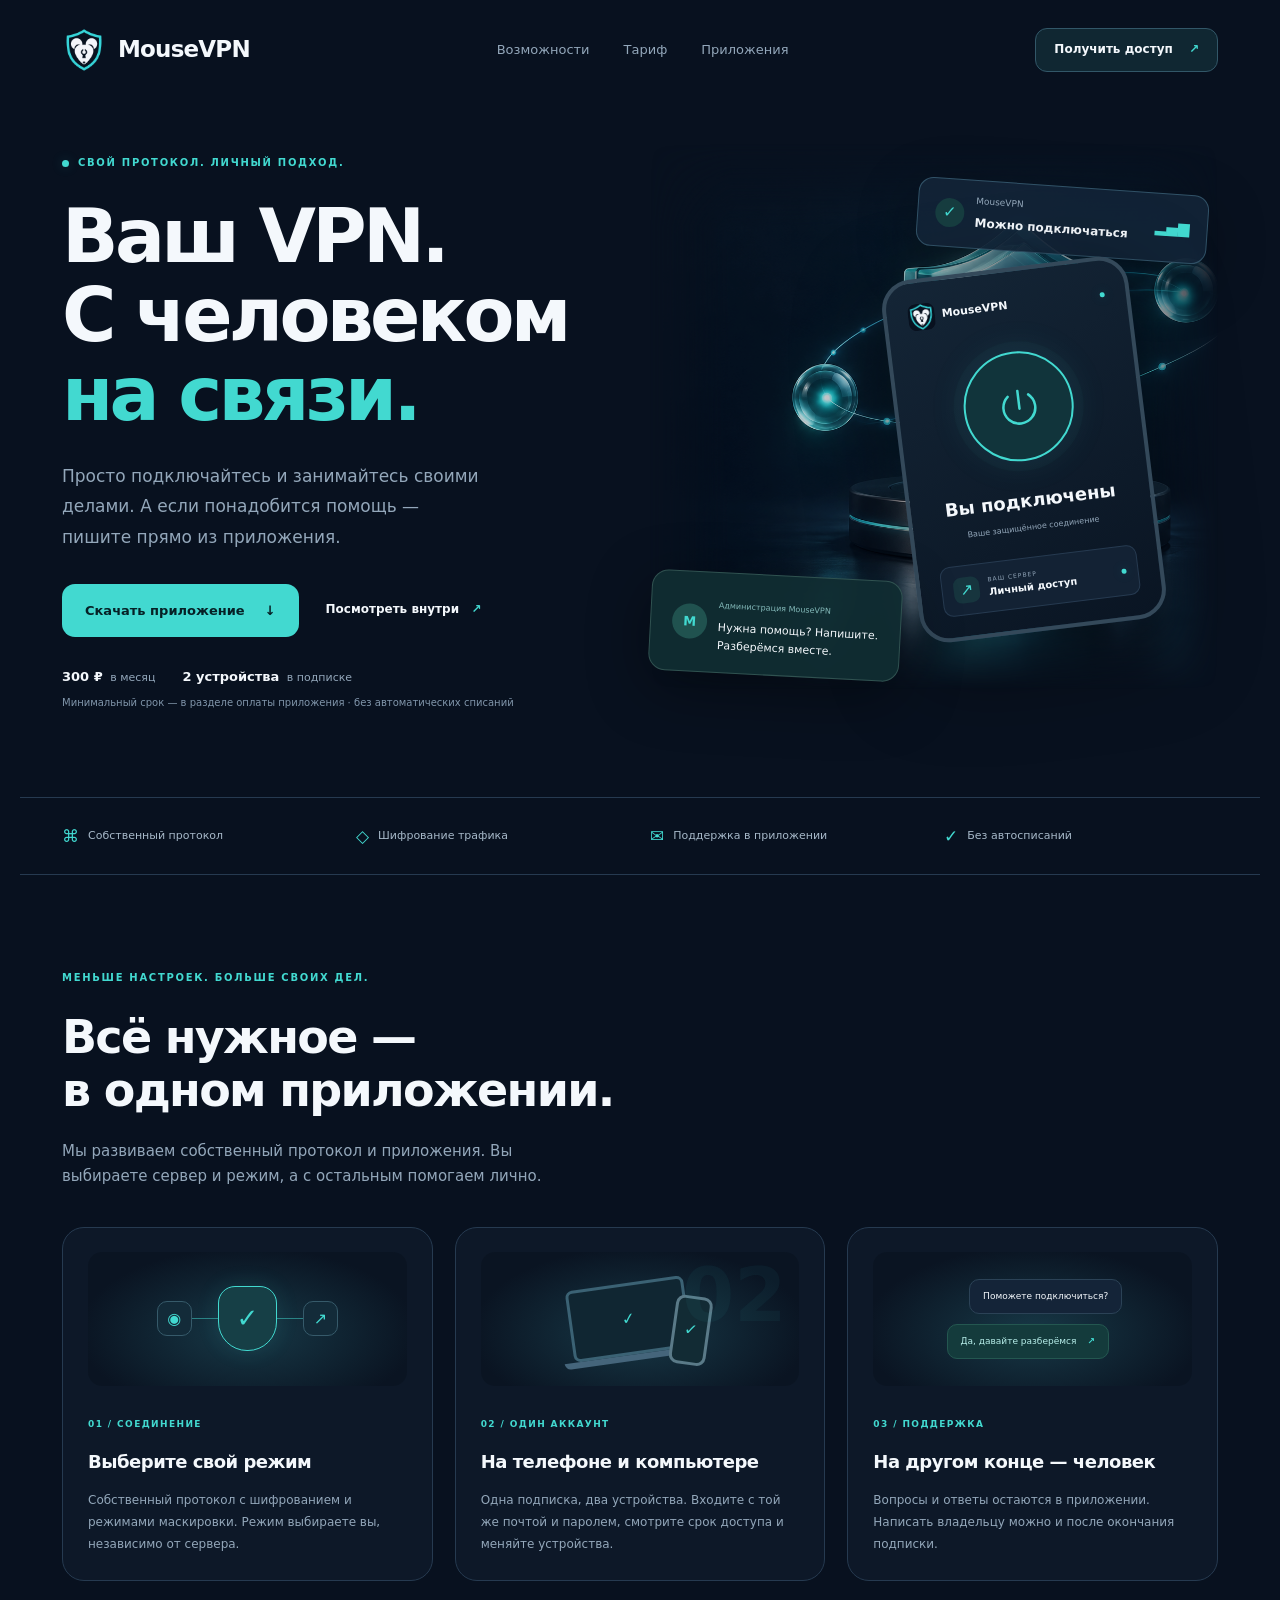
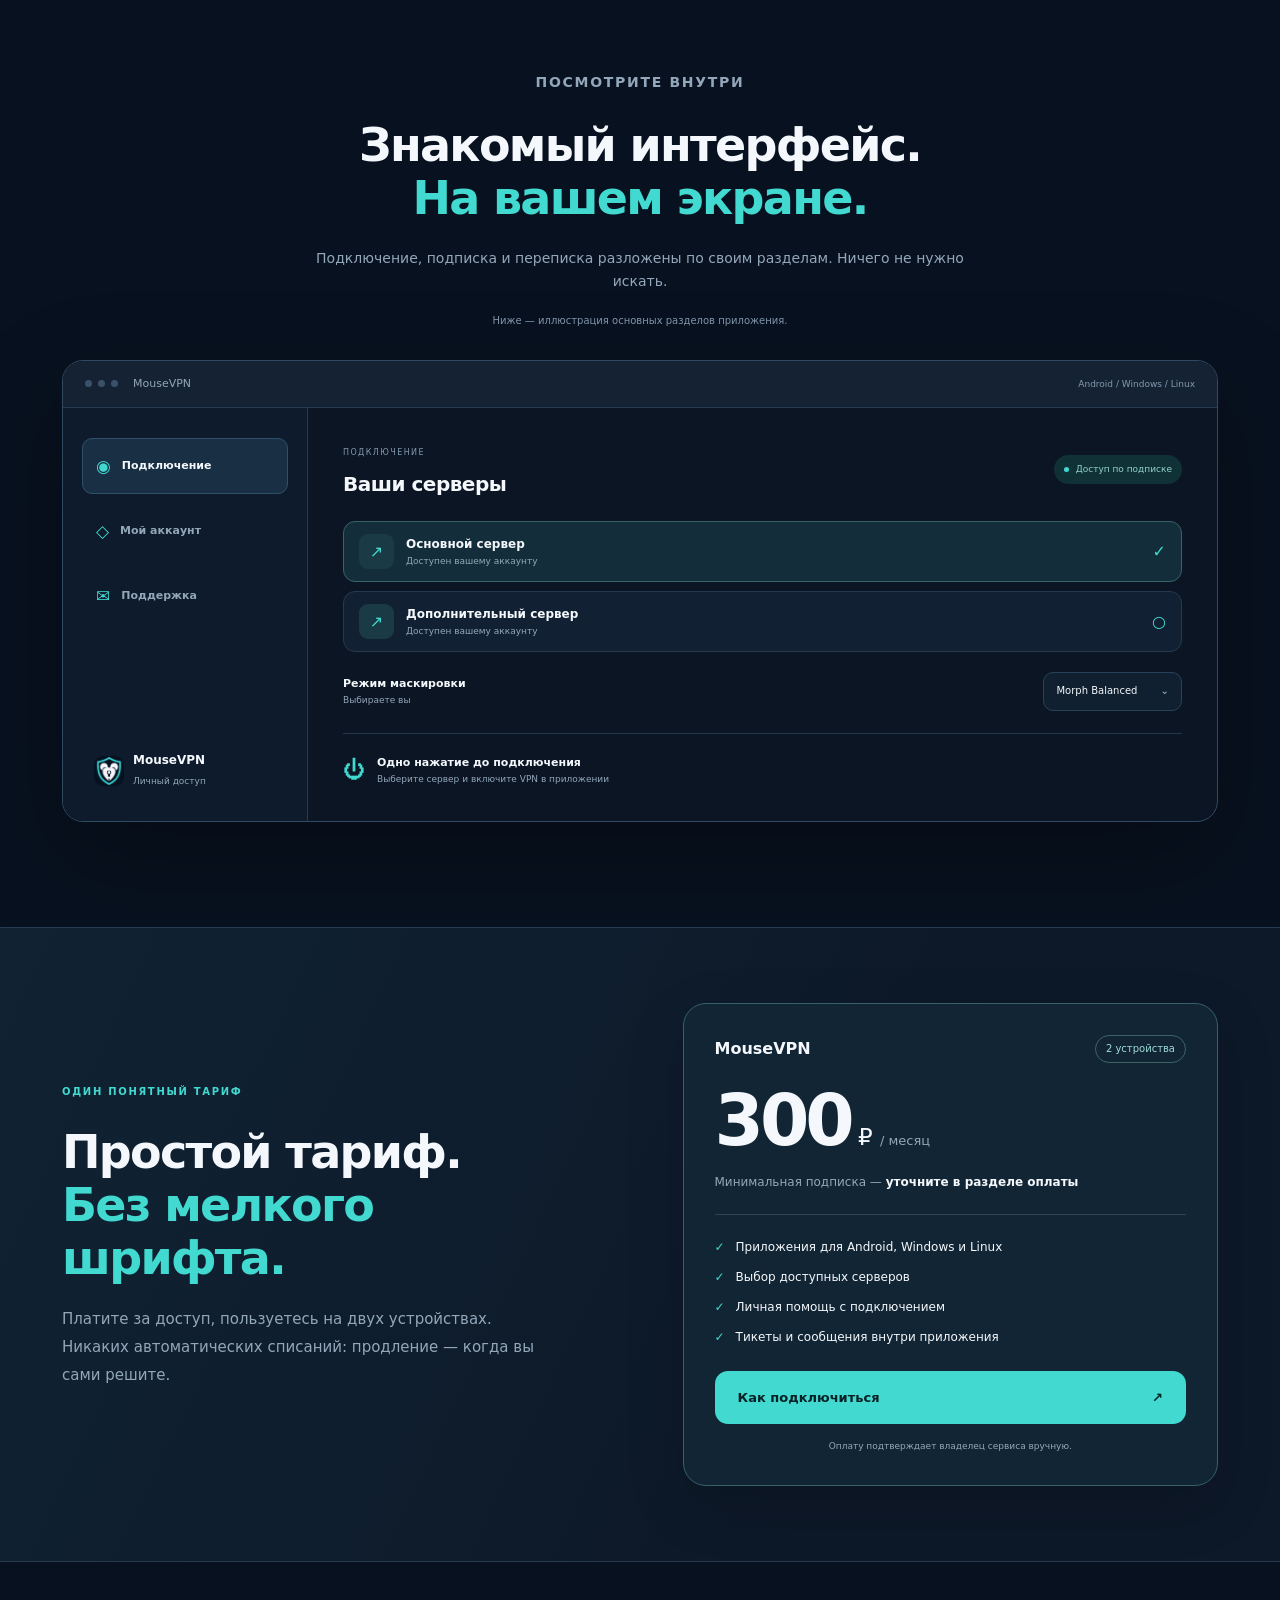
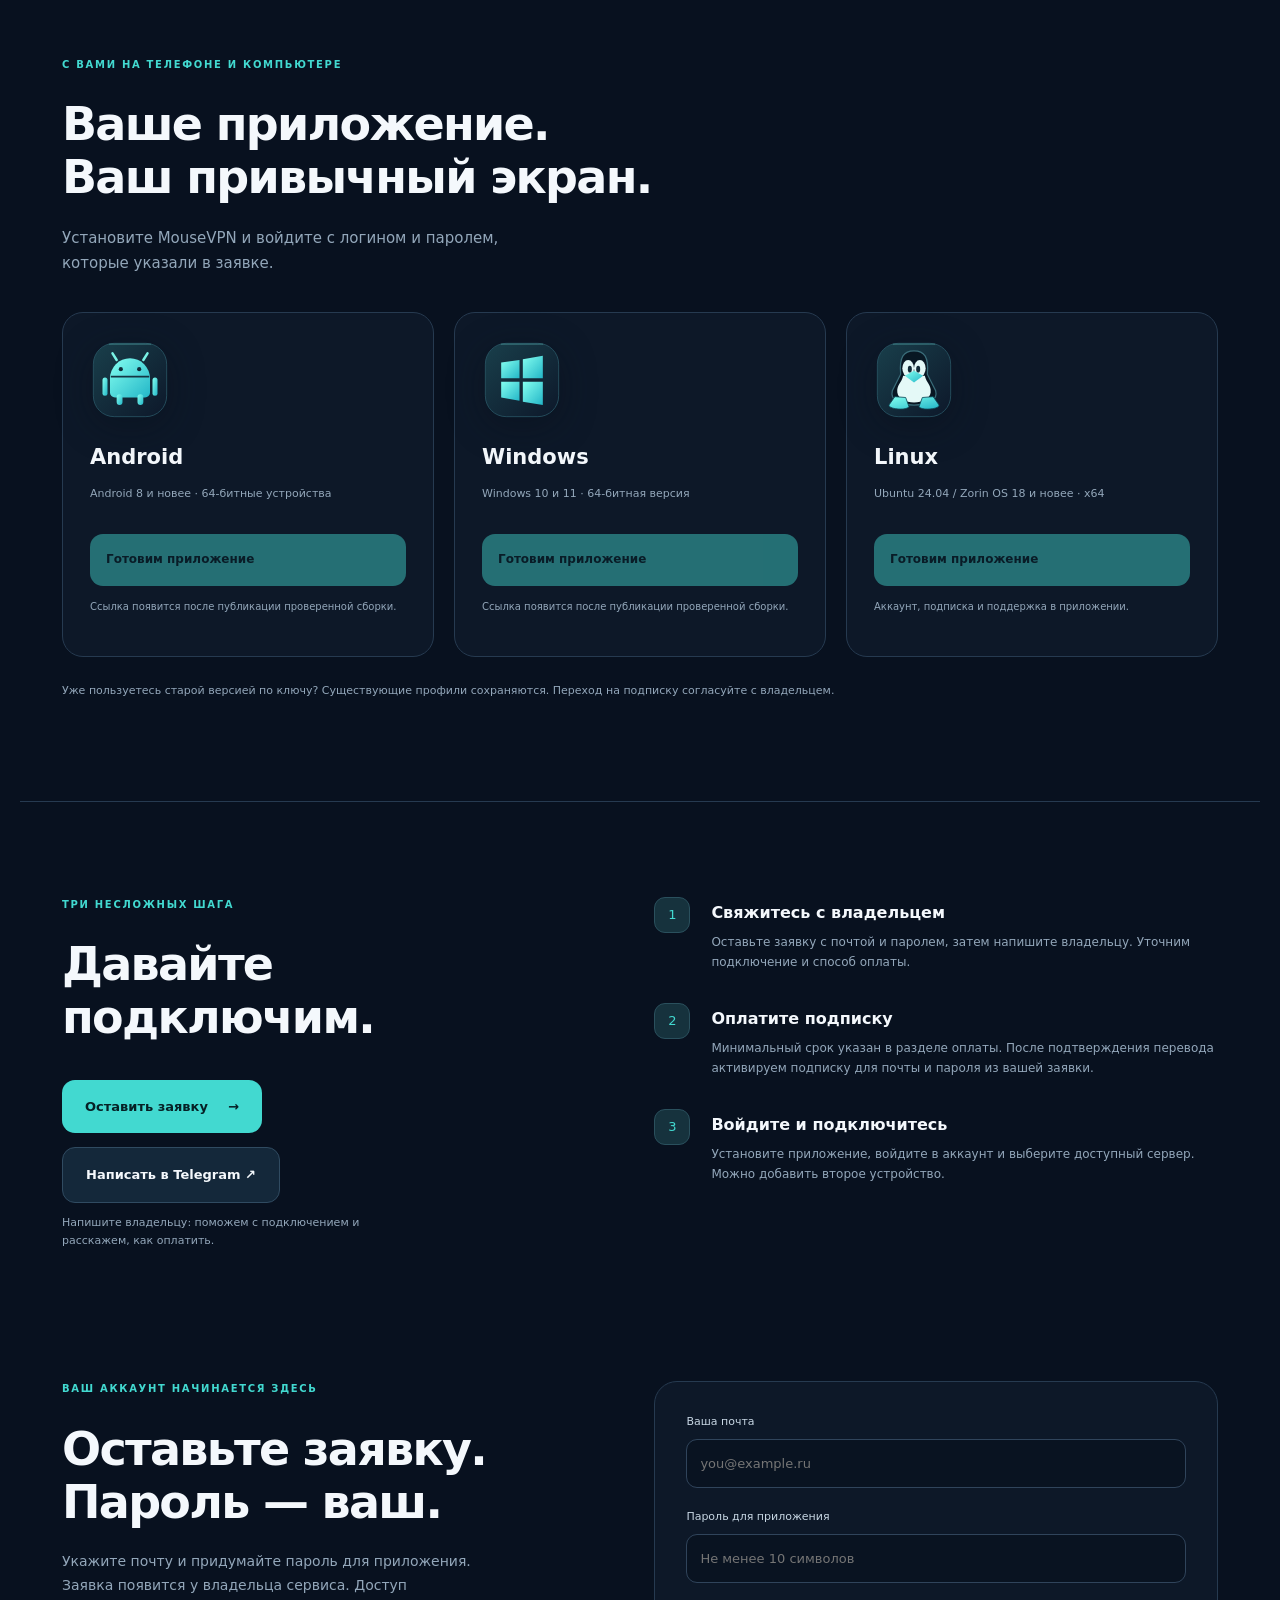
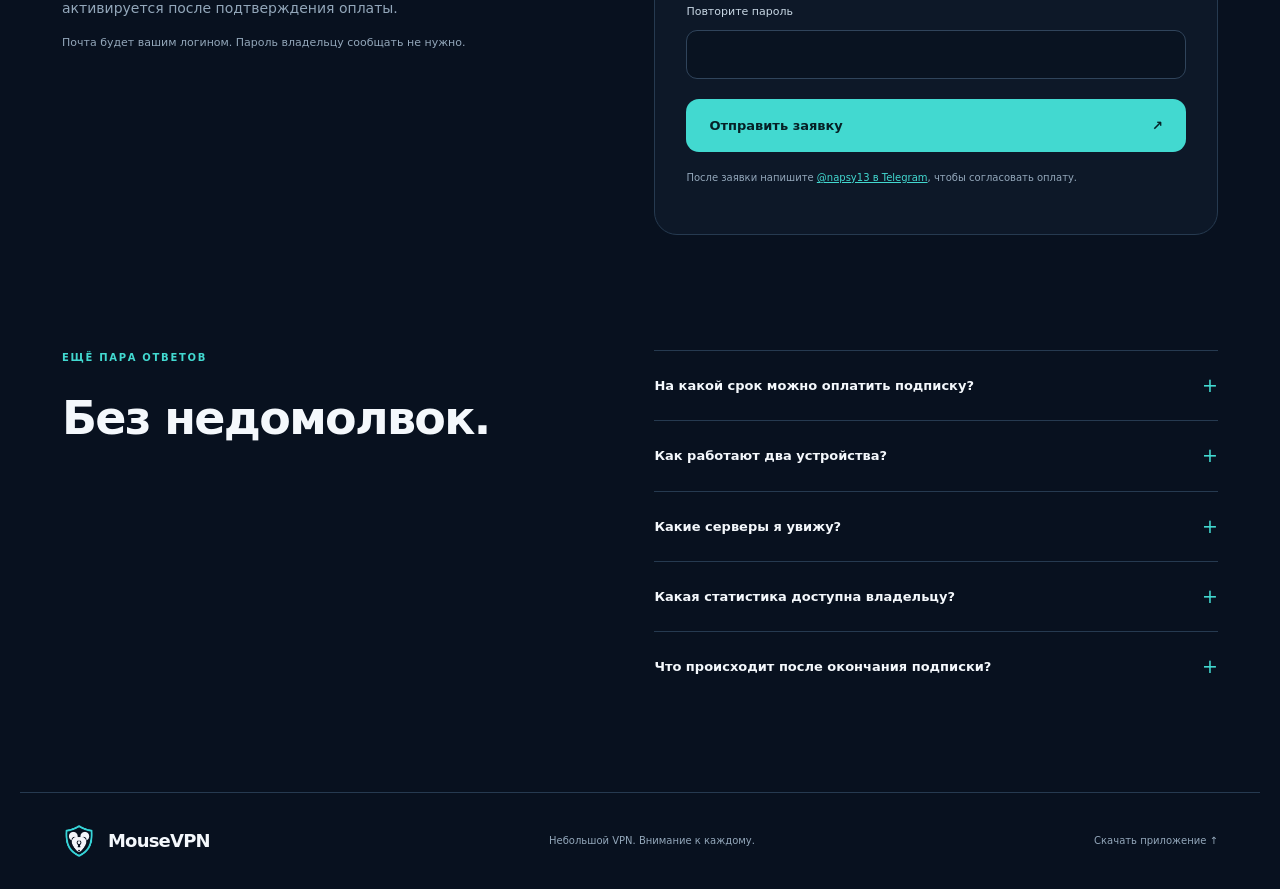
==== commit 4907e9c3: "Make minimum payment term configurable across admin, site and clients" ====
--- a/deploy/landing/index.html
+++ b/deploy/landing/index.html
@@ -2,17 +2,17 @@
 <html lang="ru">
 <head>
   <meta charset="utf-8"><meta name="viewport" content="width=device-width, initial-scale=1">
-  <meta name="description" content="MouseVPN — собственный VPN-протокол, приложения для Android, Windows и Linux и личная поддержка. Два устройства, 300 ₽ в месяц, от 3 месяцев.">
+  <meta name="description" content="MouseVPN — собственный VPN-протокол, приложения для Android, Windows и Linux и личная поддержка. Два устройства, 300 ₽ в месяц.">
   <meta name="theme-color" content="#08111f"><title>MouseVPN — ваш VPN, с человеком на связи</title>
   <link rel="icon" href="assets/mousevpn-logo.png" type="image/png">
-  <link rel="stylesheet" href="style.css?v=20261002-billing"><script src="app.js?v=20261002-ui" defer></script>
+  <link rel="stylesheet" href="style.css?v=20261002-billing"><script src="app.js?v=20261002-minimum" defer></script>
 </head>
 <body>
 <a class="skip-link" href="#main">Перейти к содержимому</a>
 <header class="header wrap"><a class="brand" href="#" aria-label="MouseVPN — главная"><img src="assets/mousevpn-logo.png" alt="" width="44" height="44">MouseVPN</a><nav aria-label="Главная навигация"><a href="#about">Возможности</a><a href="#price">Тариф</a><a href="#download">Приложения</a></nav><a class="small-button" href="#request">Получить доступ <span aria-hidden="true">↗</span></a></header>
 <main id="main">
 <section class="hero wrap">
- <div class="hero-copy"><p class="eyebrow"><span class="dot"></span> СВОЙ ПРОТОКОЛ. ЛИЧНЫЙ ПОДХОД.</p><h1>Ваш VPN.<br>С человеком<br><span>на связи.</span></h1><p class="lead">Просто подключайтесь и занимайтесь своими делами. А если понадобится помощь — пишите прямо из приложения.</p><div class="hero-actions"><a class="button" href="#download">Скачать приложение <span aria-hidden="true">↓</span></a><a class="text-link" href="#preview">Посмотреть внутри <span aria-hidden="true">↗</span></a></div><div class="hero-meta"><span><strong>300 ₽</strong> в месяц</span><span><strong>2 устройства</strong> в подписке</span></div><p class="hero-note">От 3 месяцев за 900 ₽ · без автоматических списаний</p></div>
+ <div class="hero-copy"><p class="eyebrow"><span class="dot"></span> СВОЙ ПРОТОКОЛ. ЛИЧНЫЙ ПОДХОД.</p><h1>Ваш VPN.<br>С человеком<br><span>на связи.</span></h1><p class="lead">Просто подключайтесь и занимайтесь своими делами. А если понадобится помощь — пишите прямо из приложения.</p><div class="hero-actions"><a class="button" href="#download">Скачать приложение <span aria-hidden="true">↓</span></a><a class="text-link" href="#preview">Посмотреть внутри <span aria-hidden="true">↗</span></a></div><div class="hero-meta"><span><strong>300 ₽</strong> в месяц</span><span><strong>2 устройства</strong> в подписке</span></div><p class="hero-note"><span data-minimum-price>Минимальный срок — в разделе оплаты приложения</span> · без автоматических списаний</p></div>
  <div class="hero-art" aria-label="Иллюстрация защищённого подключения MouseVPN">
   <img class="hero-illustration" src="assets/connection-hero.png" alt="Объёмный бирюзовый щит и соединённые узлы на тёмном фоне" width="1536" height="1024" fetchpriority="high">
   <div class="floating-status"><span class="status-orb">✓</span><div><small>MouseVPN</small><strong>Можно подключаться</strong></div><span class="signal" aria-hidden="true">▂▄▆</span></div>
@@ -29,12 +29,12 @@
 <section class="preview-section wrap" id="preview"><div class="preview-copy"><p class="eyebrow">ПОСМОТРИТЕ ВНУТРИ</p><h2>Знакомый интерфейс.<br><span>На вашем экране.</span></h2><p>Подключение, подписка и переписка разложены по своим разделам. Ничего не нужно искать.</p><p class="preview-note">Ниже — иллюстрация основных разделов приложения.</p></div>
  <div class="app-preview"><div class="window-bar"><span class="window-dots" aria-hidden="true"><i></i><i></i><i></i></span><span>MouseVPN</span><span class="window-platforms">Android / Windows / Linux</span></div><div class="preview-body"><div class="preview-nav" role="tablist" aria-label="Разделы приложения"><button id="tab-connect" role="tab" aria-selected="true" aria-controls="panel-connect" tabindex="0"><span aria-hidden="true">◉</span> Подключение</button><button id="tab-account" role="tab" aria-selected="false" aria-controls="panel-account" tabindex="-1"><span aria-hidden="true">◇</span> Мой аккаунт</button><button id="tab-support" role="tab" aria-selected="false" aria-controls="panel-support" tabindex="-1"><span aria-hidden="true">✉</span> Поддержка</button><div class="preview-brand"><img src="assets/mousevpn-logo.png" alt="" width="30" height="30"><span>MouseVPN<br><small>Личный доступ</small></span></div></div>
  <div class="preview-content"><div id="panel-connect" class="preview-panel" role="tabpanel" aria-labelledby="tab-connect"><div class="panel-heading"><div><small>ПОДКЛЮЧЕНИЕ</small><h3>Ваши серверы</h3></div><span class="status-pill"><i></i> Доступ по подписке</span></div><div class="preview-server selected"><span class="node-icon">↗</span><div><strong>Основной сервер</strong><small>Доступен вашему аккаунту</small></div><span>✓</span></div><div class="preview-server"><span class="node-icon">↗</span><div><strong>Дополнительный сервер</strong><small>Доступен вашему аккаунту</small></div><span>○</span></div><div class="preview-setting"><div><strong>Режим маскировки</strong><small>Выбираете вы</small></div><span>Morph Balanced <b>⌄</b></span></div><div class="preview-bottom"><span class="power-small">⏻</span><div><strong>Одно нажатие до подключения</strong><small>Выберите сервер и включите VPN в приложении</small></div></div></div>
- <div id="panel-account" class="preview-panel" role="tabpanel" aria-labelledby="tab-account" hidden><div class="panel-heading"><div><small>МОЙ АККАУНТ</small><h3>Всё о вашей подписке</h3></div><span class="status-pill"><i></i> 2 устройства</span></div><div class="subscription-preview"><small>ОДНА ПОДПИСКА</small><strong>Телефон + компьютер</strong><span>300 ₽ / месяц · от 3 месяцев</span></div><div class="preview-server"><span class="node-icon">▯</span><div><strong>Ваш телефон</strong><small>Android</small></div><span class="device-state">Подключён к аккаунту</span></div><div class="preview-server"><span class="node-icon">▱</span><div><strong>Ваш компьютер</strong><small>Windows или Linux</small></div><span class="device-state">Подключён к аккаунту</span></div><p class="panel-note">Сменили устройство? Отключите старое в аккаунте и войдите на новом.</p></div>
+ <div id="panel-account" class="preview-panel" role="tabpanel" aria-labelledby="tab-account" hidden><div class="panel-heading"><div><small>МОЙ АККАУНТ</small><h3>Всё о вашей подписке</h3></div><span class="status-pill"><i></i> 2 устройства</span></div><div class="subscription-preview"><small>ОДНА ПОДПИСКА</small><strong>Телефон + компьютер</strong><span>300 ₽ / месяц · <span data-minimum>срок указан в разделе оплаты</span></span></div><div class="preview-server"><span class="node-icon">▯</span><div><strong>Ваш телефон</strong><small>Android</small></div><span class="device-state">Подключён к аккаунту</span></div><div class="preview-server"><span class="node-icon">▱</span><div><strong>Ваш компьютер</strong><small>Windows или Linux</small></div><span class="device-state">Подключён к аккаунту</span></div><p class="panel-note">Сменили устройство? Отключите старое в аккаунте и войдите на новом.</p></div>
  <div id="panel-support" class="preview-panel" role="tabpanel" aria-labelledby="tab-support" hidden><div class="panel-heading"><div><small>ПОДДЕРЖКА И СООБЩЕНИЯ</small><h3>Разберёмся вместе</h3></div><span class="mail-icon">✉</span></div><div class="demo-messages"><div class="demo-message user"><small>Вы</small><p>Поможете настроить VPN на компьютере?</p></div><div class="demo-message admin"><small>Администрация MouseVPN</small><p>Конечно. Напишите, какая у вас система и что показывает приложение.</p></div></div><div class="reply-preview"><span>Ваш ответ…</span><span aria-hidden="true">↑</span></div><p class="panel-note">Ответы появляются в открытой переписке автоматически.</p></div></div></div></div>
 </section>
-<section class="pricing-section" id="price"><div class="wrap pricing"><div><p class="eyebrow">ОДИН ПОНЯТНЫЙ ТАРИФ</p><h2>Простой тариф.<br><span>Без мелкого шрифта.</span></h2><p class="pricing-copy">Платите за доступ, пользуетесь на двух устройствах. Никаких автоматических списаний: продление — когда вы сами решите.</p></div><article class="price-card"><div class="price-heading"><span>MouseVPN</span><span class="tag">2 устройства</span></div><p class="price"><strong>300</strong> ₽ <span>/ месяц</span></p><p class="minimum">Минимальная подписка — <strong>3 месяца за 900 ₽</strong></p><ul><li>Приложения для Android, Windows и Linux</li><li>Выбор доступных серверов</li><li>Личная помощь с подключением</li><li>Тикеты и сообщения внутри приложения</li></ul><a class="button" href="#start">Как подключиться <span aria-hidden="true">↗</span></a><p class="price-note">Оплату подтверждает владелец сервиса вручную.</p></article></div></section>
+<section class="pricing-section" id="price"><div class="wrap pricing"><div><p class="eyebrow">ОДИН ПОНЯТНЫЙ ТАРИФ</p><h2>Простой тариф.<br><span>Без мелкого шрифта.</span></h2><p class="pricing-copy">Платите за доступ, пользуетесь на двух устройствах. Никаких автоматических списаний: продление — когда вы сами решите.</p></div><article class="price-card"><div class="price-heading"><span>MouseVPN</span><span class="tag">2 устройства</span></div><p class="price"><strong>300</strong> ₽ <span>/ месяц</span></p><p class="minimum">Минимальная подписка — <strong data-minimum-price>уточните в разделе оплаты</strong></p><ul><li>Приложения для Android, Windows и Linux</li><li>Выбор доступных серверов</li><li>Личная помощь с подключением</li><li>Тикеты и сообщения внутри приложения</li></ul><a class="button" href="#start">Как подключиться <span aria-hidden="true">↗</span></a><p class="price-note">Оплату подтверждает владелец сервиса вручную.</p></article></div></section>
 <section class="section wrap" id="download"><div class="section-heading"><p class="eyebrow">С ВАМИ НА ТЕЛЕФОНЕ И КОМПЬЮТЕРЕ</p><h2>Ваше приложение.<br>Ваш привычный экран.</h2><p>Установите MouseVPN и войдите с логином и паролем, которые указали в заявке.</p></div><div class="downloads"><article class="download-card"><img class="os-icon" src="assets/os-android.svg" width="80" height="80" alt=""><h3>Android</h3><p>Android 8 и новее · 64-битные устройства</p><a id="androidDownload" class="button" aria-disabled="true">Готовим приложение</a><p id="androidVersion" class="download-version" aria-live="polite">Ссылка появится после публикации проверенной сборки.</p><details id="androidHash" hidden><summary>Проверить файл</summary><code></code></details></article><article class="download-card"><img class="os-icon" src="assets/os-windows.svg" width="80" height="80" alt=""><h3>Windows</h3><p>Windows 10 и 11 · 64-битная версия</p><a id="windowsDownload" class="button" aria-disabled="true">Готовим приложение</a><p id="windowsVersion" class="download-version" aria-live="polite">Ссылка появится после публикации проверенной сборки.</p><details id="windowsHash" hidden><summary>Проверить файл</summary><code></code></details></article><article class="download-card"><img class="os-icon" src="assets/os-linux.svg" width="80" height="80" alt=""><h3>Linux</h3><p>Ubuntu 24.04 / Zorin OS 18 и новее · x64</p><a id="linuxDownload" class="button" aria-disabled="true">Готовим приложение</a><p id="linuxVersion" class="download-version" aria-live="polite">Аккаунт, подписка и поддержка в приложении.</p><details id="linuxHash" hidden><summary>Проверить файл .deb</summary><code></code></details><a id="linuxAppimageDownload" class="text-link" hidden>Скачать AppImage ↓</a><p id="linuxAppimageVersion" class="download-version"></p><details id="linuxAppimageHash" hidden><summary>Проверить AppImage</summary><code></code></details></article></div><p class="download-help">Уже пользуетесь старой версией по ключу? Существующие профили сохраняются. Переход на подписку согласуйте с владельцем.</p></section>
-<section class="section wrap start" id="start"><div><p class="eyebrow">ТРИ НЕСЛОЖНЫХ ШАГА</p><h2>Давайте подключим.</h2><a class="button" href="#request">Оставить заявку <span aria-hidden="true">→</span></a><br><a id="contactButton" class="button" href="#steps">Как получить доступ <span aria-hidden="true">→</span></a><p id="contactNote" class="contact-note">Доступ выдаёт владелец сервиса после подтверждения оплаты.</p></div><ol id="steps"><li><span>1</span><div><h3>Свяжитесь с владельцем</h3><p>Оставьте заявку с почтой и паролем, затем напишите владельцу. Уточним подключение и способ оплаты.</p></div></li><li><span>2</span><div><h3>Оплатите от трёх месяцев</h3><p>900 ₽ за 3 месяца. После подтверждения перевода активируем подписку для почты и пароля из вашей заявки.</p></div></li><li><span>3</span><div><h3>Войдите и подключитесь</h3><p>Установите приложение, войдите в аккаунт и выберите доступный сервер. Можно добавить второе устройство.</p></div></li></ol></section>
+<section class="section wrap start" id="start"><div><p class="eyebrow">ТРИ НЕСЛОЖНЫХ ШАГА</p><h2>Давайте подключим.</h2><a class="button" href="#request">Оставить заявку <span aria-hidden="true">→</span></a><br><a id="contactButton" class="button" href="#steps">Как получить доступ <span aria-hidden="true">→</span></a><p id="contactNote" class="contact-note">Доступ выдаёт владелец сервиса после подтверждения оплаты.</p></div><ol id="steps"><li><span>1</span><div><h3>Свяжитесь с владельцем</h3><p>Оставьте заявку с почтой и паролем, затем напишите владельцу. Уточним подключение и способ оплаты.</p></div></li><li><span>2</span><div><h3>Оплатите подписку</h3><p><span data-minimum-price>Минимальный срок указан в разделе оплаты</span>. После подтверждения перевода активируем подписку для почты и пароля из вашей заявки.</p></div></li><li><span>3</span><div><h3>Войдите и подключитесь</h3><p>Установите приложение, войдите в аккаунт и выберите доступный сервер. Можно добавить второе устройство.</p></div></li></ol></section>
 <section class="section wrap signup-section" id="request"><div><p class="eyebrow">ВАШ АККАУНТ НАЧИНАЕТСЯ ЗДЕСЬ</p><h2>Оставьте заявку.<br>Пароль — ваш.</h2><p>Укажите почту и придумайте пароль для приложения. Заявка появится у владельца сервиса. Доступ активируется после подтверждения оплаты.</p><p class="signup-note">Почта будет вашим логином. Пароль владельцу сообщать не нужно.</p></div><form id="signupForm" class="signup-card" action="/vpn/v1/signup" method="post"><label for="signupEmail">Ваша почта</label><input id="signupEmail" name="email" type="email" autocomplete="email" maxlength="254" required placeholder="you@example.ru"><label for="signupPassword">Пароль для приложения</label><input id="signupPassword" name="password" type="password" autocomplete="new-password" minlength="10" maxlength="256" required placeholder="Не менее 10 символов"><label for="signupConfirm">Повторите пароль</label><input id="signupConfirm" type="password" autocomplete="new-password" minlength="10" maxlength="256" required><button id="signupSubmit" class="button" type="submit">Отправить заявку <span aria-hidden="true">↗</span></button><p id="signupStatus" role="status" aria-live="polite">После заявки напишите <a href="https://t.me/napsy13" target="_blank" rel="noopener noreferrer">@napsy13 в Telegram</a>, чтобы согласовать оплату.</p></form></section>
-<section class="section wrap faq"><div><p class="eyebrow">ЕЩЁ ПАРА ОТВЕТОВ</p><h2>Без недомолвок.</h2></div><div><details><summary>Почему подписка начинается с трёх месяцев?</summary><p>Минимальная оплата — 900 ₽ за 3 календарных месяца. Можно оплатить больший срок по 300 ₽ за месяц.</p></details><details><summary>Как работают два устройства?</summary><p>На каждом устройстве создаётся свой ключ. Максимум — два зарегистрированных устройства на аккаунт, независимо от числа доступных серверов. Старое устройство можно отключить перед заменой.</p></details><details><summary>Какие серверы я увижу?</summary><p>Серверы, доступные вашему аккаунту. Обычно доступны все, но владелец может подобрать отдельный список. Выбор находится в приложении.</p></details><details><summary>Какая статистика доступна владельцу?</summary><p>Объём отправленного и полученного трафика по вашему аккаунту и подключения к нашим VPN-серверам хранятся до 400 дней. Это помогает поддерживать работу сервиса. Содержимое трафика и история посещённых сайтов в эту статистику не входят.</p></details><details><summary>Что происходит после окончания подписки?</summary><p>VPN-доступ прекращается. Для продления свяжитесь с владельцем и оплатите следующий период. Переписка с поддержкой остаётся доступна.</p></details></div></section>
+<section class="section wrap faq"><div><p class="eyebrow">ЕЩЁ ПАРА ОТВЕТОВ</p><h2>Без недомолвок.</h2></div><div><details><summary>На какой срок можно оплатить подписку?</summary><p><span data-minimum-price>Минимальный срок указан в разделе оплаты приложения</span>. Срок считается в календарных месяцах. Можно оплатить больший срок по 300 ₽ за месяц.</p></details><details><summary>Как работают два устройства?</summary><p>На каждом устройстве создаётся свой ключ. Максимум — два зарегистрированных устройства на аккаунт, независимо от числа доступных серверов. Старое устройство можно отключить перед заменой.</p></details><details><summary>Какие серверы я увижу?</summary><p>Серверы, доступные вашему аккаунту. Обычно доступны все, но владелец может подобрать отдельный список. Выбор находится в приложении.</p></details><details><summary>Какая статистика доступна владельцу?</summary><p>Объём отправленного и полученного трафика по вашему аккаунту и подключения к нашим VPN-серверам хранятся до 400 дней. Это помогает поддерживать работу сервиса. Содержимое трафика и история посещённых сайтов в эту статистику не входят.</p></details><details><summary>Что происходит после окончания подписки?</summary><p>VPN-доступ прекращается. Для продления свяжитесь с владельцем и оплатите следующий период. Переписка с поддержкой остаётся доступна.</p></details></div></section>
 </main><footer class="wrap footer"><a class="brand" href="#"><img src="assets/mousevpn-logo.png" alt="" width="34" height="34">MouseVPN</a><p>Небольшой VPN. Внимание к каждому.</p><a href="#download">Скачать приложение ↑</a></footer><dialog id="signupResult" class="signup-result" aria-labelledby="signupResultTitle" aria-describedby="signupResultText"><button id="signupResultClose" class="result-close" type="button" aria-label="Закрыть">×</button><div id="signupResultIcon" class="result-icon" aria-hidden="true">✓</div><p class="eyebrow">MOUSEVPN / АККАУНТ</p><h2 id="signupResultTitle">Заявка принята!</h2><p id="signupResultText"></p><a id="signupResultContact" class="button" href="https://t.me/napsy13" target="_blank" rel="noopener noreferrer">Обсудить оплату в Telegram ↗</a><button id="signupResultDone" class="button secondary" type="button">Понятно</button></dialog></body></html>
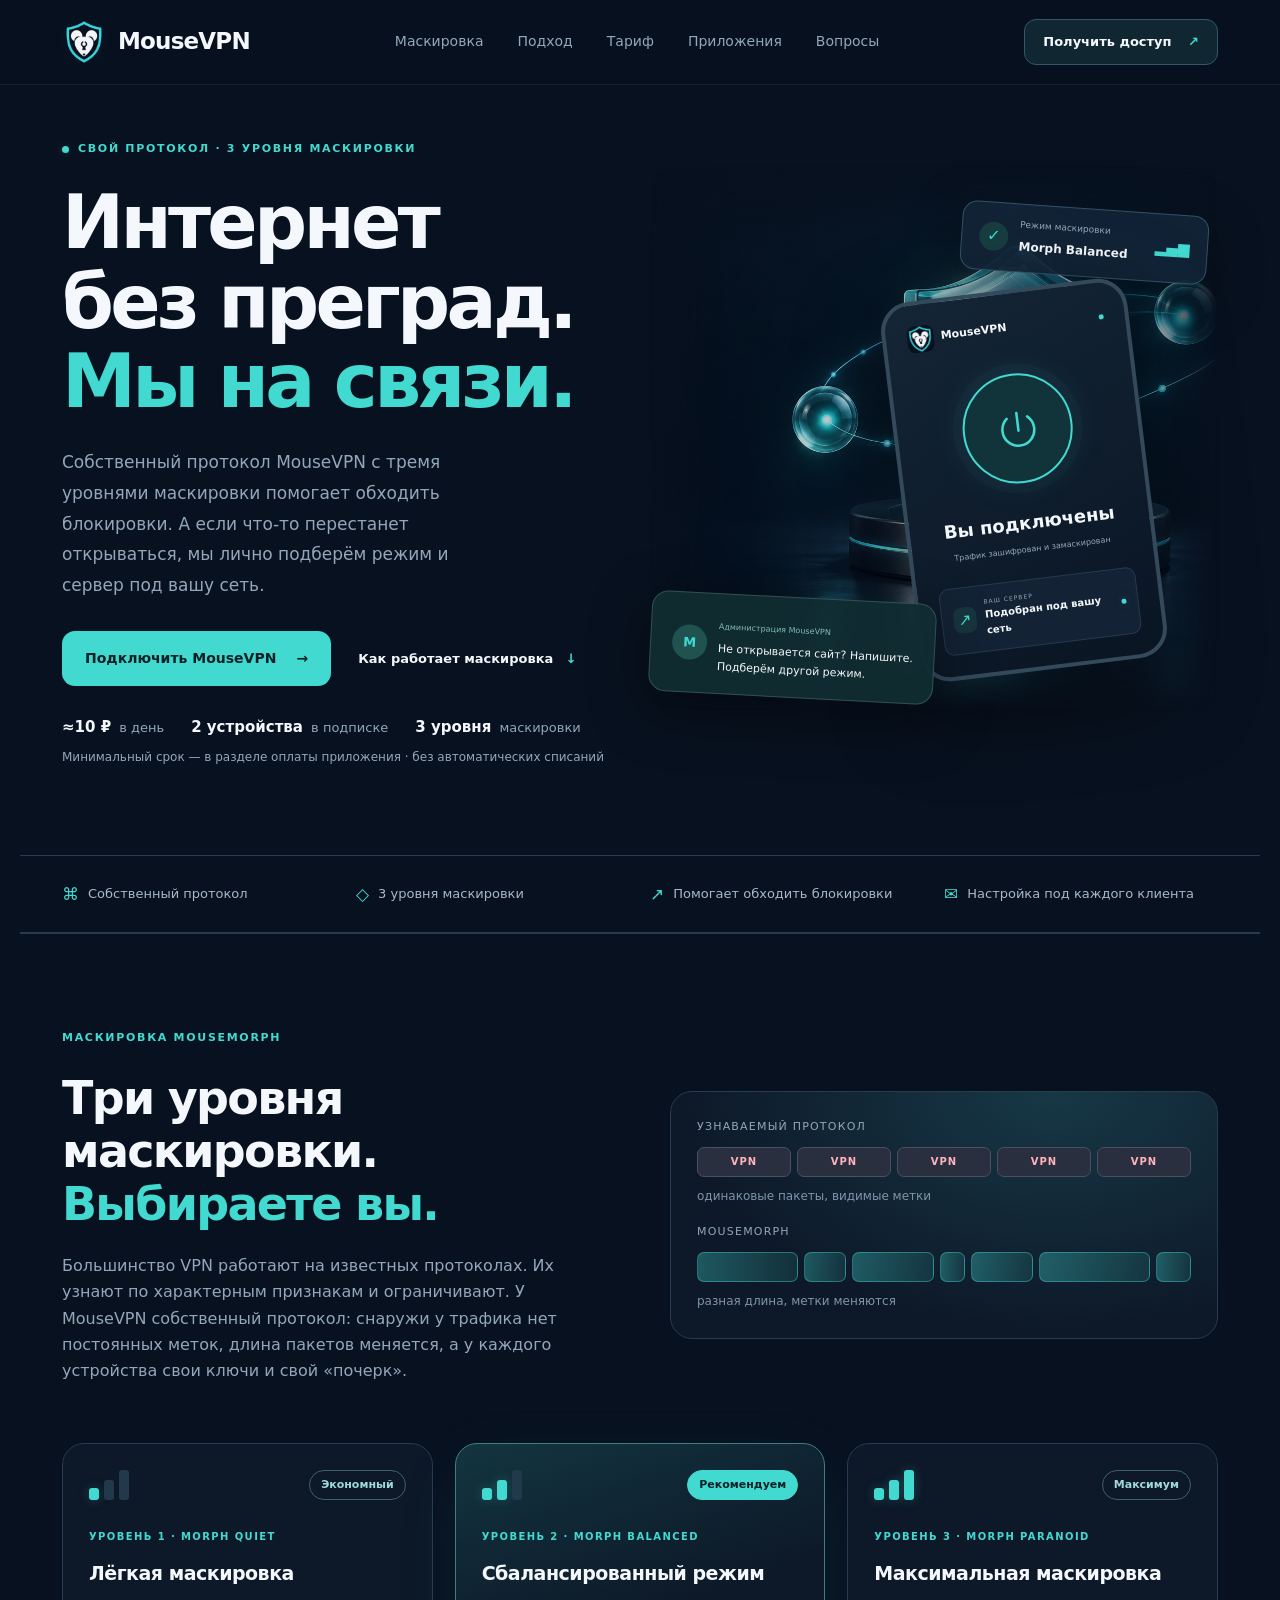
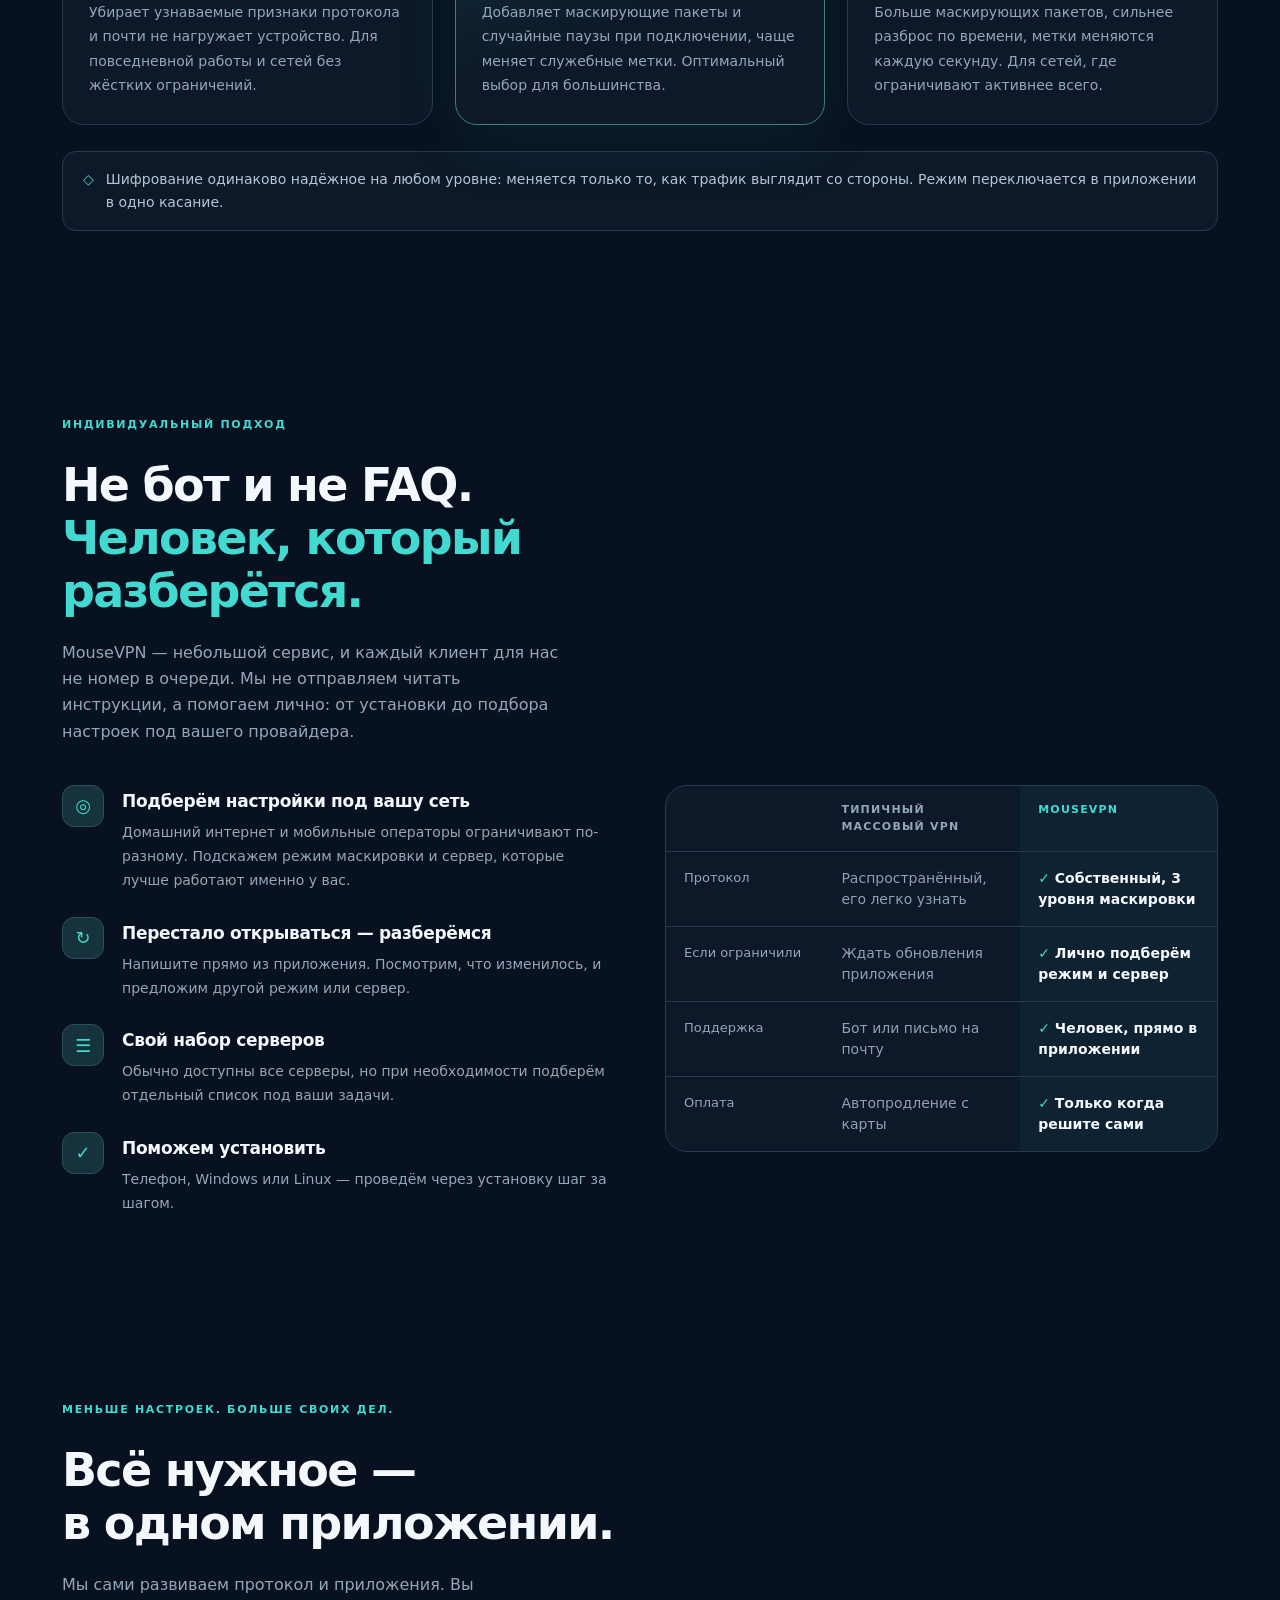
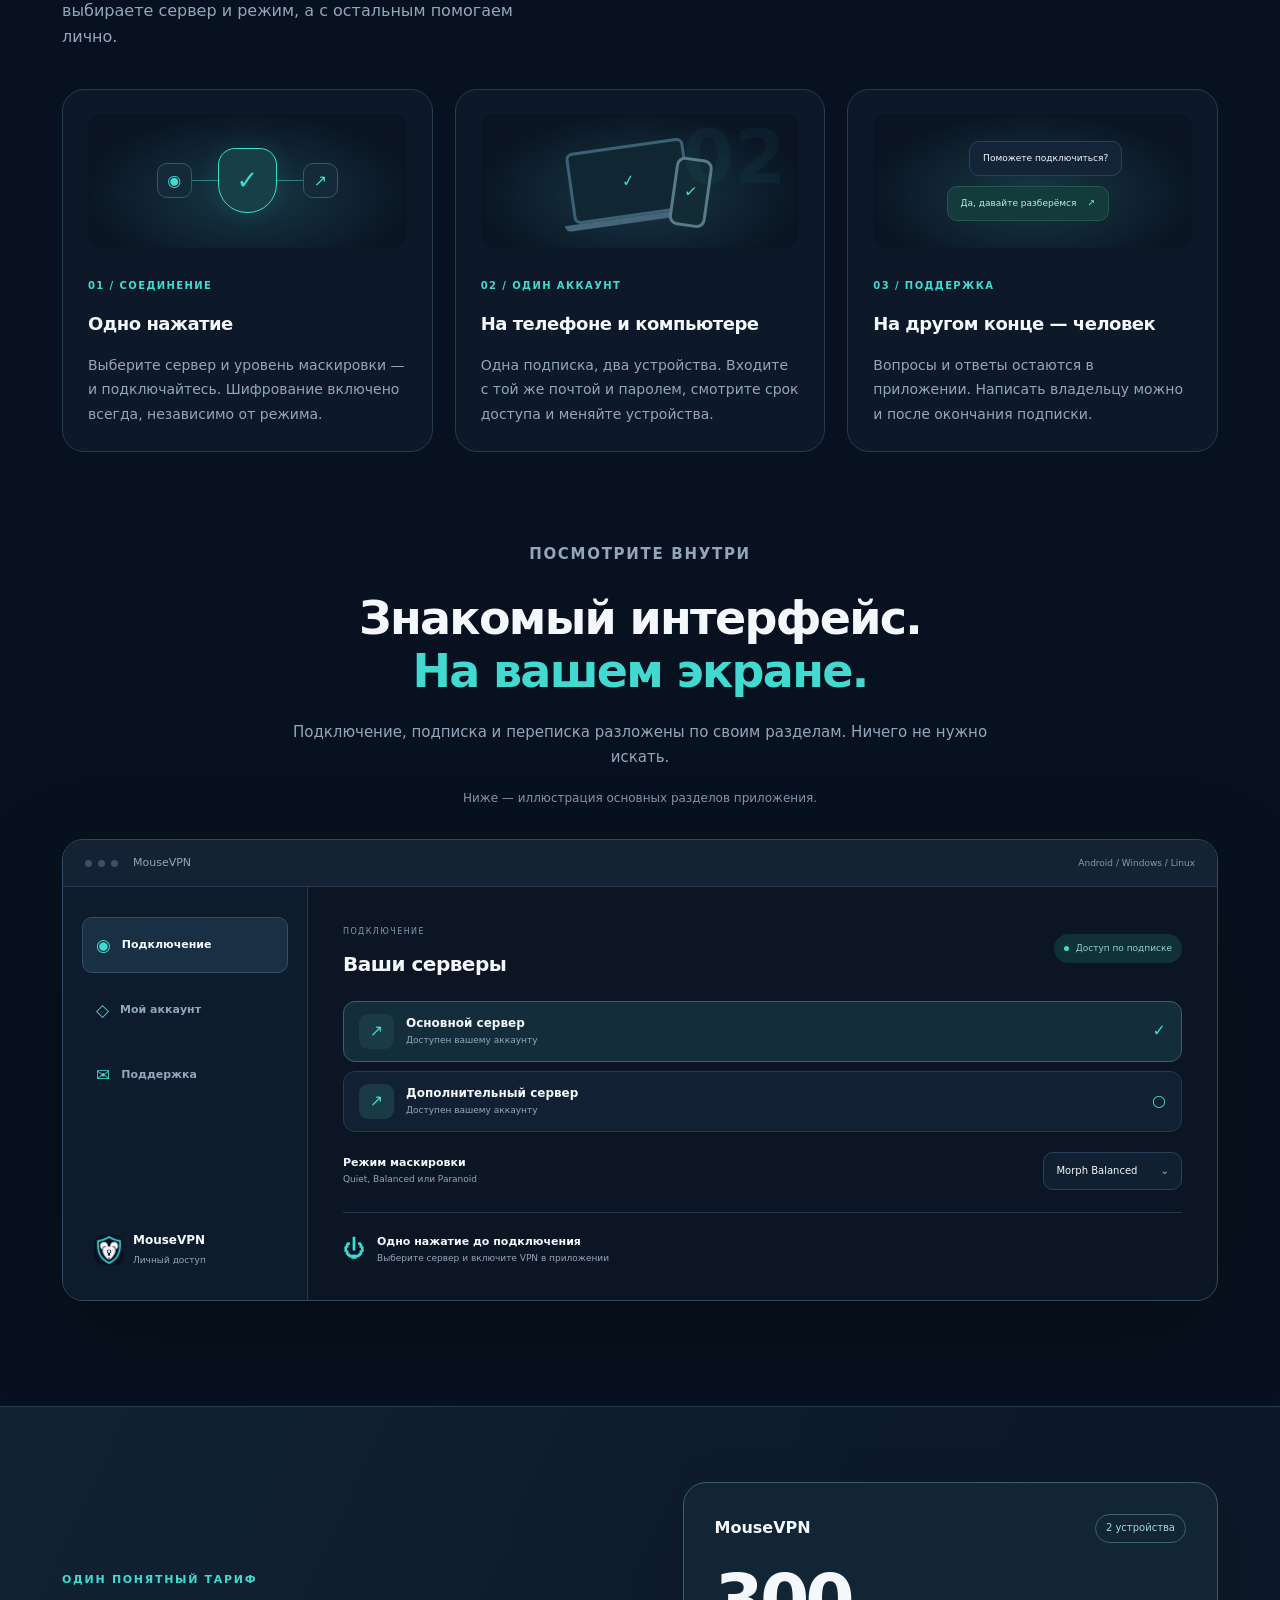
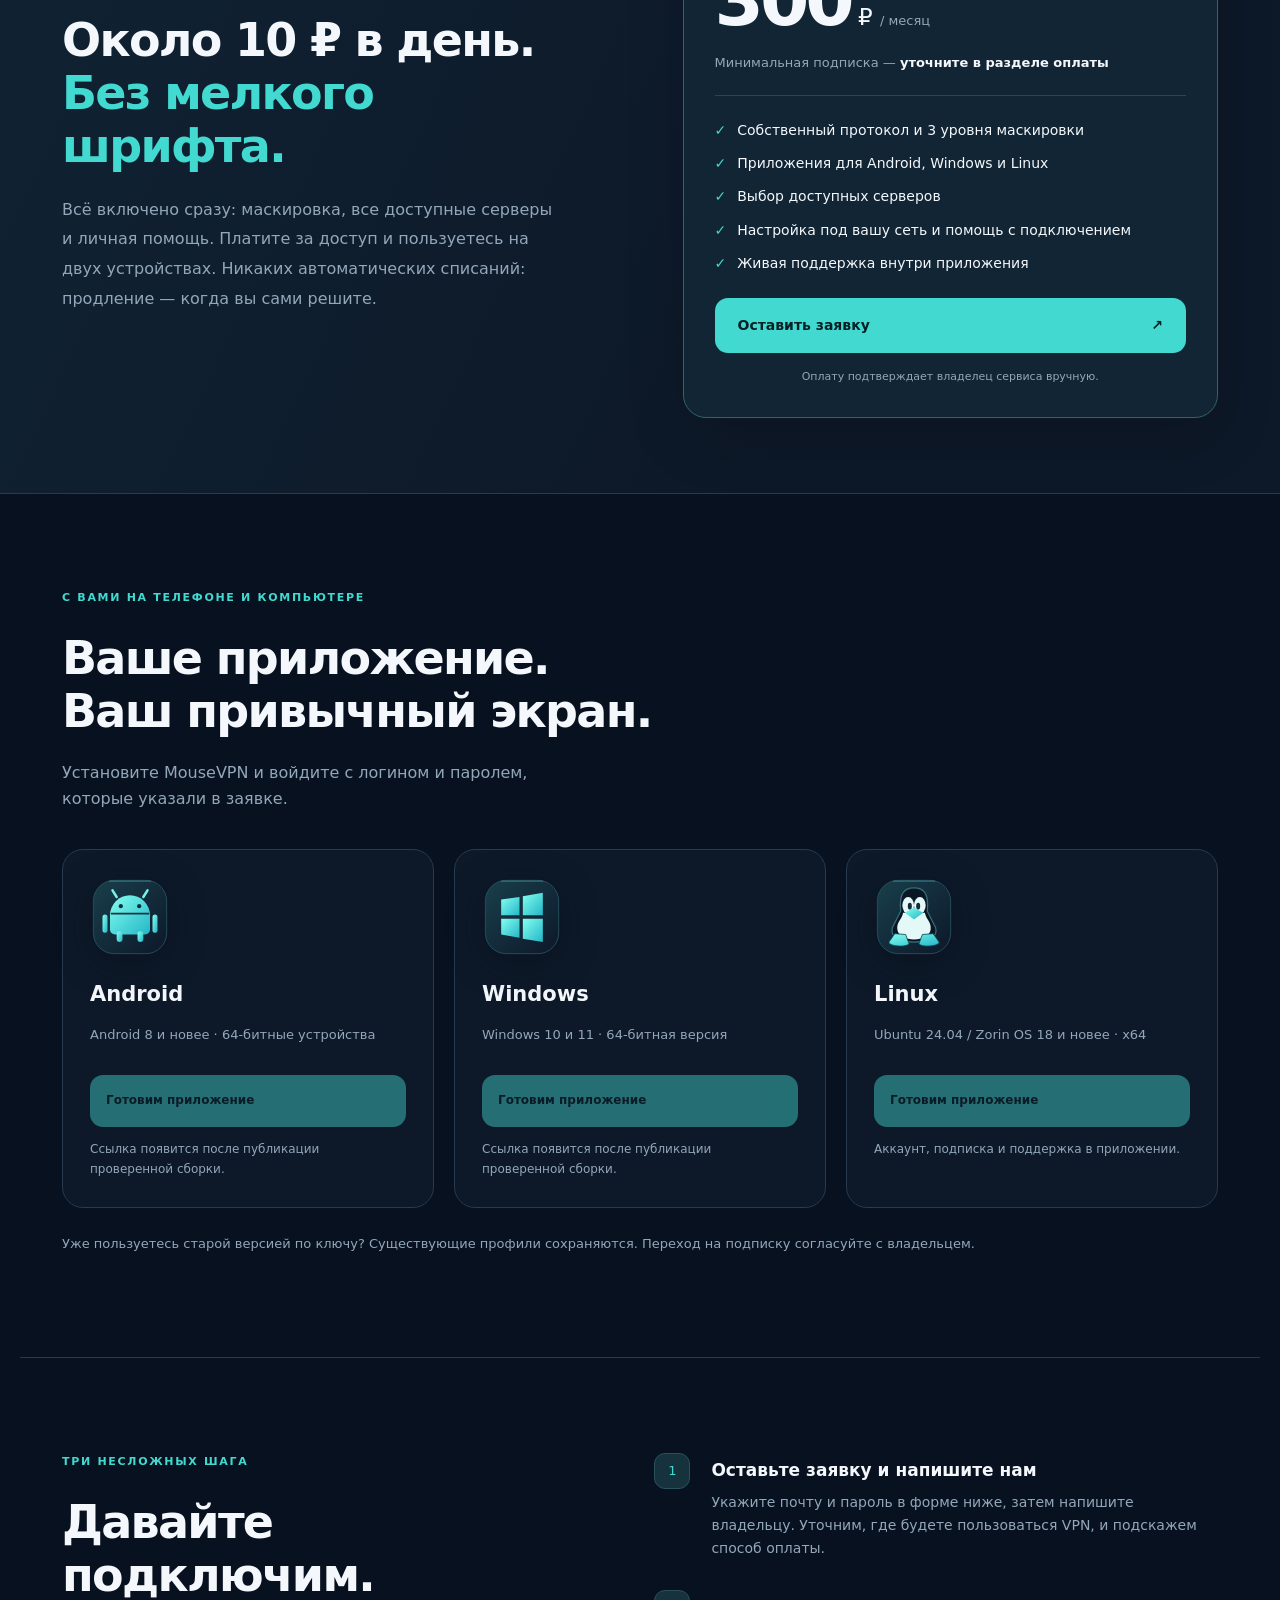
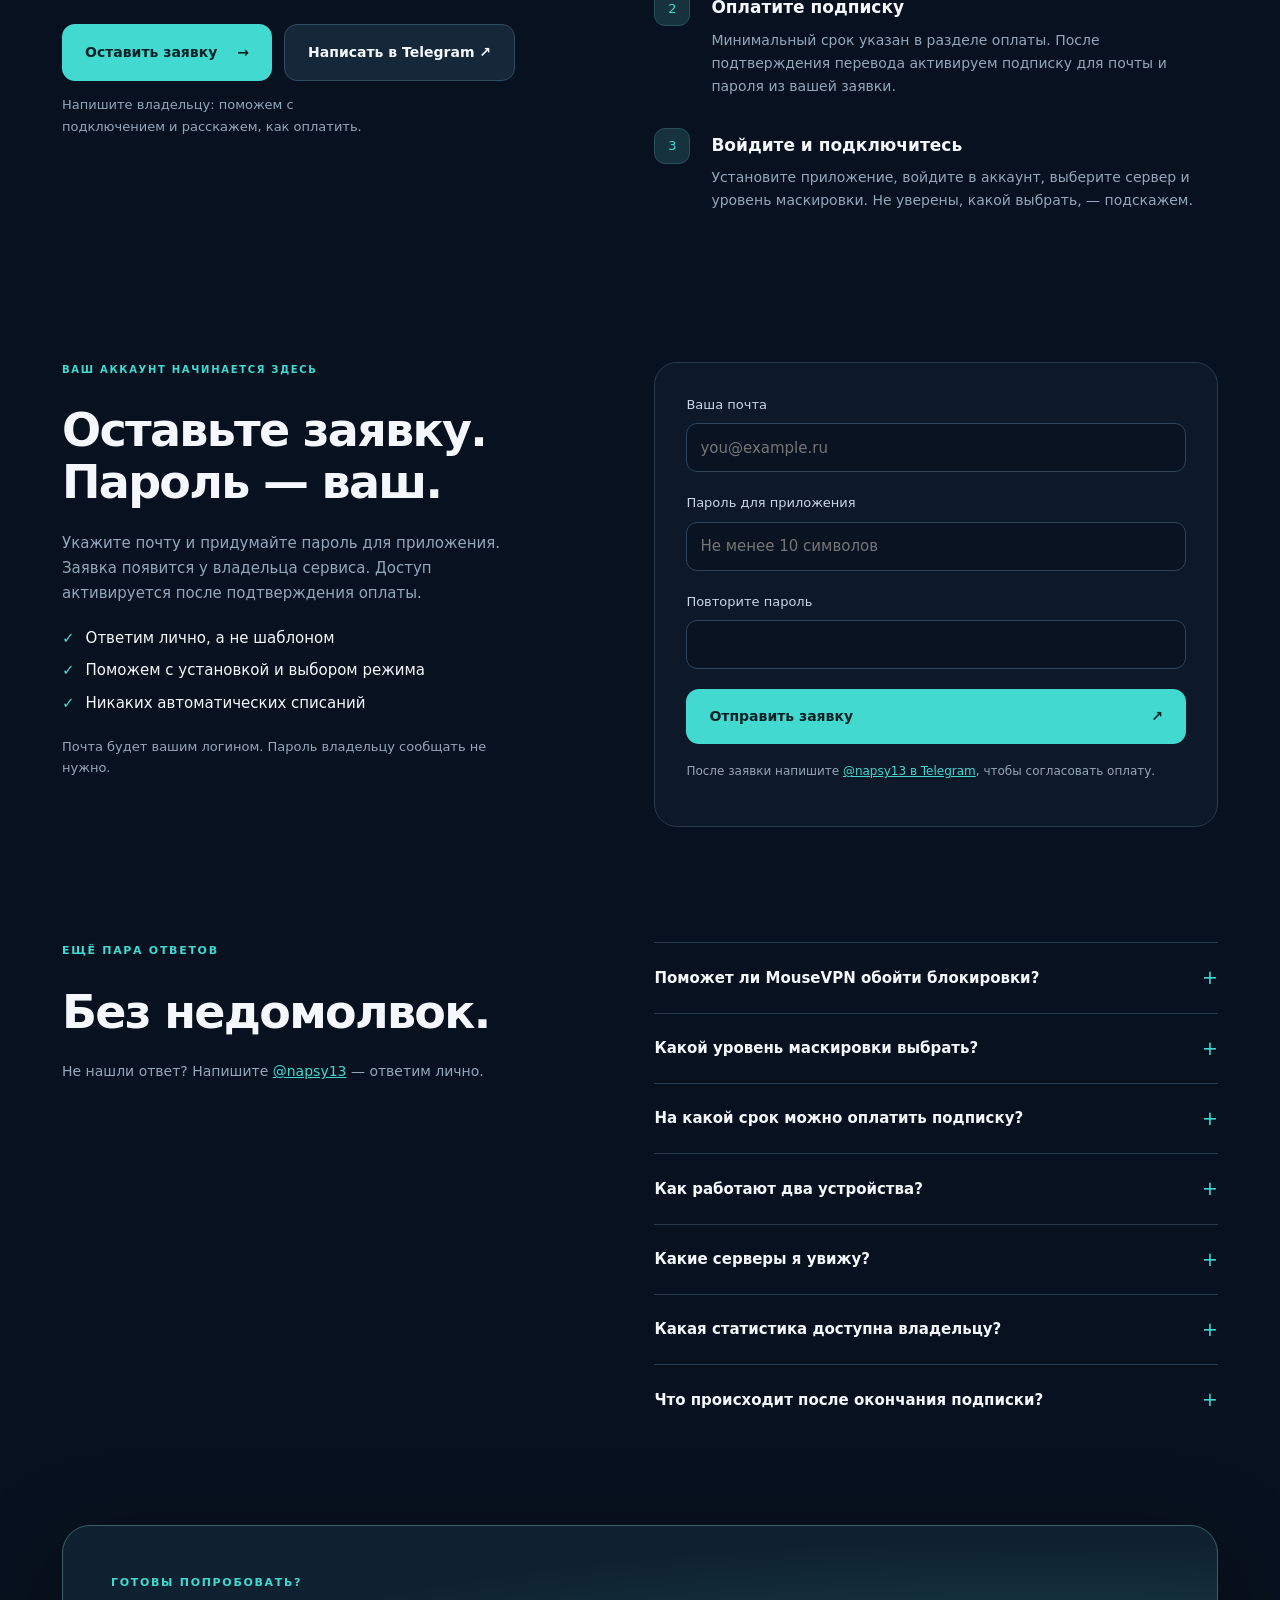
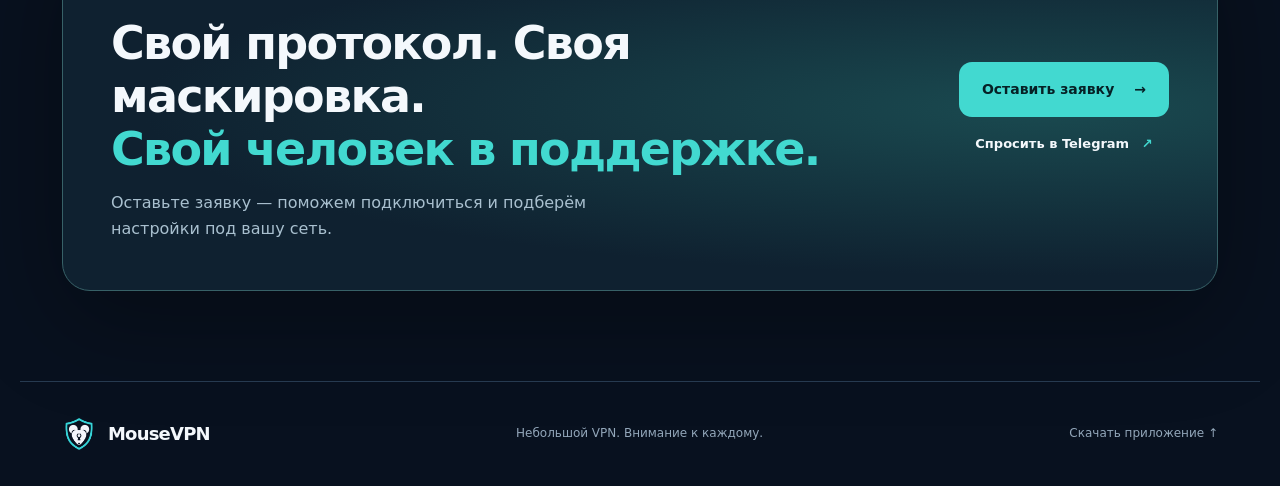
==== commit d0405cc8: "Pitch the landing page on masking levels and personal setup Add sections for the three MouseMorph ma" ====
--- a/deploy/landing/index.html
+++ b/deploy/landing/index.html
@@ -2,39 +2,74 @@
 <html lang="ru">
 <head>
   <meta charset="utf-8"><meta name="viewport" content="width=device-width, initial-scale=1">
-  <meta name="description" content="MouseVPN — собственный VPN-протокол, приложения для Android, Windows и Linux и личная поддержка. Два устройства, 300 ₽ в месяц.">
-  <meta name="theme-color" content="#08111f"><title>MouseVPN — ваш VPN, с человеком на связи</title>
+  <meta name="description" content="MouseVPN — собственный VPN-протокол с тремя уровнями маскировки, помощь в обходе блокировок и личная настройка под вашу сеть. Android, Windows и Linux, два устройства, 300 ₽ в месяц.">
+  <meta name="theme-color" content="#08111f"><title>MouseVPN — свой протокол, три уровня маскировки и человек на связи</title>
+  <meta property="og:title" content="MouseVPN — интернет без преград, человек на связи">
+  <meta property="og:description" content="Собственный протокол, три уровня маскировки и личная настройка под вашу сеть. 300 ₽ в месяц за два устройства.">
+  <meta property="og:image" content="https://mousevpn.space/assets/connection-hero.png"><meta property="og:type" content="website"><meta property="og:locale" content="ru_RU">
   <link rel="icon" href="assets/mousevpn-logo.png" type="image/png">
-  <link rel="stylesheet" href="style.css?v=20261002-billing"><script src="app.js?v=20261002-minimum" defer></script>
+  <link rel="stylesheet" href="style.css?v=20261002-stealth"><script src="app.js?v=20261002-minimum" defer></script>
 </head>
 <body>
 <a class="skip-link" href="#main">Перейти к содержимому</a>
-<header class="header wrap"><a class="brand" href="#" aria-label="MouseVPN — главная"><img src="assets/mousevpn-logo.png" alt="" width="44" height="44">MouseVPN</a><nav aria-label="Главная навигация"><a href="#about">Возможности</a><a href="#price">Тариф</a><a href="#download">Приложения</a></nav><a class="small-button" href="#request">Получить доступ <span aria-hidden="true">↗</span></a></header>
+<header class="header"><div class="wrap header-inner"><a class="brand" href="#" aria-label="MouseVPN — главная"><img src="assets/mousevpn-logo.png" alt="" width="44" height="44">MouseVPN</a><nav aria-label="Главная навигация"><a href="#stealth">Маскировка</a><a href="#personal">Подход</a><a href="#price">Тариф</a><a href="#download">Приложения</a><a href="#faq">Вопросы</a></nav><a class="small-button" href="#request">Получить доступ <span aria-hidden="true">↗</span></a></div></header>
 <main id="main">
 <section class="hero wrap">
- <div class="hero-copy"><p class="eyebrow"><span class="dot"></span> СВОЙ ПРОТОКОЛ. ЛИЧНЫЙ ПОДХОД.</p><h1>Ваш VPN.<br>С человеком<br><span>на связи.</span></h1><p class="lead">Просто подключайтесь и занимайтесь своими делами. А если понадобится помощь — пишите прямо из приложения.</p><div class="hero-actions"><a class="button" href="#download">Скачать приложение <span aria-hidden="true">↓</span></a><a class="text-link" href="#preview">Посмотреть внутри <span aria-hidden="true">↗</span></a></div><div class="hero-meta"><span><strong>300 ₽</strong> в месяц</span><span><strong>2 устройства</strong> в подписке</span></div><p class="hero-note"><span data-minimum-price>Минимальный срок — в разделе оплаты приложения</span> · без автоматических списаний</p></div>
+ <div class="hero-copy"><p class="eyebrow"><span class="dot"></span> СВОЙ ПРОТОКОЛ · 3 УРОВНЯ МАСКИРОВКИ</p><h1>Интернет<br>без преград.<br><span>Мы на связи.</span></h1><p class="lead">Собственный протокол MouseVPN с тремя уровнями маскировки помогает обходить блокировки. А если что-то перестанет открываться, мы лично подберём режим и сервер под вашу сеть.</p><div class="hero-actions"><a class="button" href="#request">Подключить MouseVPN <span aria-hidden="true">→</span></a><a class="text-link" href="#stealth">Как работает маскировка <span aria-hidden="true">↓</span></a></div><div class="hero-meta"><span><strong>≈10 ₽</strong> в день</span><span><strong>2 устройства</strong> в подписке</span><span><strong>3 уровня</strong> маскировки</span></div><p class="hero-note"><span data-minimum-price>Минимальный срок — в разделе оплаты приложения</span> · без автоматических списаний</p></div>
  <div class="hero-art" aria-label="Иллюстрация защищённого подключения MouseVPN">
   <img class="hero-illustration" src="assets/connection-hero.png" alt="Объёмный бирюзовый щит и соединённые узлы на тёмном фоне" width="1536" height="1024" fetchpriority="high">
-  <div class="floating-status"><span class="status-orb">✓</span><div><small>MouseVPN</small><strong>Можно подключаться</strong></div><span class="signal" aria-hidden="true">▂▄▆</span></div>
-  <div class="hero-device"><div class="device-top"><img src="assets/mousevpn-logo.png" alt="" width="27" height="27"><strong>MouseVPN</strong><span class="mini-dot"></span></div><div class="power" aria-hidden="true"><svg viewBox="0 0 48 48"><path d="M24 7v19M13 12a17 17 0 1 0 22 0"/></svg></div><strong class="connected">Вы подключены</strong><span class="device-caption">Ваше защищённое соединение</span><div class="server-row"><span class="server-icon" aria-hidden="true">↗</span><div><small>ВАШ СЕРВЕР</small><strong>Личный доступ</strong></div><span class="mini-dot"></span></div></div>
-  <div class="support-bubble"><span class="avatar" aria-hidden="true">М</span><div><small>Администрация MouseVPN</small><p>Нужна помощь? Напишите.<br>Разберёмся вместе.</p></div></div>
+  <div class="floating-status"><span class="status-orb">✓</span><div><small>Режим маскировки</small><strong>Morph Balanced</strong></div><span class="signal" aria-hidden="true">▂▄▆</span></div>
+  <div class="hero-device"><div class="device-top"><img src="assets/mousevpn-logo.png" alt="" width="27" height="27"><strong>MouseVPN</strong><span class="mini-dot"></span></div><div class="power" aria-hidden="true"><svg viewBox="0 0 48 48"><path d="M24 7v19M13 12a17 17 0 1 0 22 0"/></svg></div><strong class="connected">Вы подключены</strong><span class="device-caption">Трафик зашифрован и замаскирован</span><div class="server-row"><span class="server-icon" aria-hidden="true">↗</span><div><small>ВАШ СЕРВЕР</small><strong>Подобран под вашу сеть</strong></div><span class="mini-dot"></span></div></div>
+  <div class="support-bubble"><span class="avatar" aria-hidden="true">М</span><div><small>Администрация MouseVPN</small><p>Не открывается сайт? Напишите.<br>Подберём другой режим.</p></div></div>
  </div>
 </section>
-<div class="facts wrap"><span><i aria-hidden="true">⌘</i> Собственный протокол</span><span><i aria-hidden="true">◇</i> Шифрование трафика</span><span><i aria-hidden="true">✉</i> Поддержка в приложении</span><span><i aria-hidden="true">✓</i> Без автосписаний</span></div>
-<section class="section wrap" id="about"><div class="section-heading"><p class="eyebrow">МЕНЬШЕ НАСТРОЕК. БОЛЬШЕ СВОИХ ДЕЛ.</p><h2>Всё нужное —<br>в одном приложении.</h2><p>Мы развиваем собственный протокол и приложения. Вы выбираете сервер и режим, а с остальным помогаем лично.</p></div><div class="features">
- <article><div class="feature-visual route-visual" aria-hidden="true"><span class="route-node">◉</span><span class="route-line"></span><span class="route-shield">✓</span><span class="route-line"></span><span class="route-node">↗</span></div><span class="feature-number">01 / СОЕДИНЕНИЕ</span><h3>Выберите свой режим</h3><p>Собственный протокол с шифрованием и режимами маскировки. Режим выбираете вы, независимо от сервера.</p></article>
+<div class="facts wrap"><span><i aria-hidden="true">⌘</i> Собственный протокол</span><span><i aria-hidden="true">◇</i> 3 уровня маскировки</span><span><i aria-hidden="true">↗</i> Помогает обходить блокировки</span><span><i aria-hidden="true">✉</i> Настройка под каждого клиента</span></div>
+
+<section class="section wrap stealth" id="stealth">
+ <div class="stealth-intro"><div class="section-heading"><p class="eyebrow">МАСКИРОВКА MOUSEMORPH</p><h2>Три уровня маскировки.<br><span>Выбираете вы.</span></h2><p>Большинство VPN работают на известных протоколах. Их узнают по характерным признакам и ограничивают. У MouseVPN собственный протокол: снаружи у трафика нет постоянных меток, длина пакетов меняется, а у каждого устройства свои ключи и свой «почерк».</p></div>
+  <div class="wire-compare" aria-hidden="true"><div class="wire-row plain"><small>Узнаваемый протокол</small><div class="packets"><b>VPN</b><b>VPN</b><b>VPN</b><b>VPN</b><b>VPN</b></div><em>одинаковые пакеты, видимые метки</em></div><div class="wire-row morph"><small>MouseMorph</small><div class="packets"><b></b><b></b><b></b><b></b><b></b><b></b><b></b></div><em>разная длина, метки меняются</em></div></div></div>
+ <div class="levels">
+  <article class="level level-1"><div class="level-top"><div class="level-meter" aria-hidden="true"><i></i><i></i><i></i></div><span class="level-tag">Экономный</span></div><span class="feature-number">УРОВЕНЬ 1 · MORPH QUIET</span><h3>Лёгкая маскировка</h3><p>Убирает узнаваемые признаки протокола и почти не нагружает устройство. Для повседневной работы и сетей без жёстких ограничений.</p></article>
+  <article class="level level-2 recommended"><div class="level-top"><div class="level-meter" aria-hidden="true"><i></i><i></i><i></i></div><span class="level-tag">Рекомендуем</span></div><span class="feature-number">УРОВЕНЬ 2 · MORPH BALANCED</span><h3>Сбалансированный режим</h3><p>Добавляет маскирующие пакеты и случайные паузы при подключении, чаще меняет служебные метки. Оптимальный выбор для большинства.</p></article>
+  <article class="level level-3"><div class="level-top"><div class="level-meter" aria-hidden="true"><i></i><i></i><i></i></div><span class="level-tag">Максимум</span></div><span class="feature-number">УРОВЕНЬ 3 · MORPH PARANOID</span><h3>Максимальная маскировка</h3><p>Больше маскирующих пакетов, сильнее разброс по времени, метки меняются каждую секунду. Для сетей, где ограничивают активнее всего.</p></article>
+ </div>
+ <p class="levels-note"><span aria-hidden="true">◇</span> Шифрование одинаково надёжное на любом уровне: меняется только то, как трафик выглядит со стороны. Режим переключается в приложении в одно касание.</p>
+</section>
+
+<section class="section wrap personal" id="personal">
+ <div class="section-heading"><p class="eyebrow">ИНДИВИДУАЛЬНЫЙ ПОДХОД</p><h2>Не бот и не FAQ.<br><span>Человек, который разберётся.</span></h2><p>MouseVPN — небольшой сервис, и каждый клиент для нас не номер в очереди. Мы не отправляем читать инструкции, а помогаем лично: от установки до подбора настроек под вашего провайдера.</p></div>
+ <div class="personal-grid">
+  <ul class="personal-points">
+   <li><span aria-hidden="true">◎</span><div><h3>Подберём настройки под вашу сеть</h3><p>Домашний интернет и мобильные операторы ограничивают по-разному. Подскажем режим маскировки и сервер, которые лучше работают именно у вас.</p></div></li>
+   <li><span aria-hidden="true">↻</span><div><h3>Перестало открываться — разберёмся</h3><p>Напишите прямо из приложения. Посмотрим, что изменилось, и предложим другой режим или сервер.</p></div></li>
+   <li><span aria-hidden="true">☰</span><div><h3>Свой набор серверов</h3><p>Обычно доступны все серверы, но при необходимости подберём отдельный список под ваши задачи.</p></div></li>
+   <li><span aria-hidden="true">✓</span><div><h3>Поможем установить</h3><p>Телефон, Windows или Linux — проведём через установку шаг за шагом.</p></div></li>
+  </ul>
+  <div class="compare" role="table" aria-label="Сравнение MouseVPN с типичным массовым VPN">
+   <div class="compare-row compare-head" role="row"><span role="columnheader"><span class="visually-hidden">Что сравниваем</span></span><span role="columnheader">Типичный массовый VPN</span><span role="columnheader">MouseVPN</span></div>
+   <div class="compare-row" role="row"><span role="rowheader">Протокол</span><span role="cell">Распространённый, его легко узнать</span><span role="cell">Собственный, 3 уровня маскировки</span></div>
+   <div class="compare-row" role="row"><span role="rowheader">Если ограничили</span><span role="cell">Ждать обновления приложения</span><span role="cell">Лично подберём режим и сервер</span></div>
+   <div class="compare-row" role="row"><span role="rowheader">Поддержка</span><span role="cell">Бот или письмо на почту</span><span role="cell">Человек, прямо в приложении</span></div>
+   <div class="compare-row" role="row"><span role="rowheader">Оплата</span><span role="cell">Автопродление с карты</span><span role="cell">Только когда решите сами</span></div>
+  </div>
+ </div>
+</section>
+
+<section class="section wrap" id="about"><div class="section-heading"><p class="eyebrow">МЕНЬШЕ НАСТРОЕК. БОЛЬШЕ СВОИХ ДЕЛ.</p><h2>Всё нужное —<br>в одном приложении.</h2><p>Мы сами развиваем протокол и приложения. Вы выбираете сервер и режим, а с остальным помогаем лично.</p></div><div class="features">
+ <article><div class="feature-visual route-visual" aria-hidden="true"><span class="route-node">◉</span><span class="route-line"></span><span class="route-shield">✓</span><span class="route-line"></span><span class="route-node">↗</span></div><span class="feature-number">01 / СОЕДИНЕНИЕ</span><h3>Одно нажатие</h3><p>Выберите сервер и уровень маскировки — и подключайтесь. Шифрование включено всегда, независимо от режима.</p></article>
  <article><div class="feature-visual devices-visual" aria-hidden="true"><div class="tiny-laptop"><span>✓</span></div><div class="tiny-phone"><span>✓</span></div><b>02</b></div><span class="feature-number">02 / ОДИН АККАУНТ</span><h3>На телефоне и компьютере</h3><p>Одна подписка, два устройства. Входите с той же почтой и паролем, смотрите срок доступа и меняйте устройства.</p></article>
  <article><div class="feature-visual chat-visual" aria-hidden="true"><span>Поможете подключиться?</span><span>Да, давайте разберёмся <b>↗</b></span></div><span class="feature-number">03 / ПОДДЕРЖКА</span><h3>На другом конце — человек</h3><p>Вопросы и ответы остаются в приложении. Написать владельцу можно и после окончания подписки.</p></article>
 </div></section>
 <section class="preview-section wrap" id="preview"><div class="preview-copy"><p class="eyebrow">ПОСМОТРИТЕ ВНУТРИ</p><h2>Знакомый интерфейс.<br><span>На вашем экране.</span></h2><p>Подключение, подписка и переписка разложены по своим разделам. Ничего не нужно искать.</p><p class="preview-note">Ниже — иллюстрация основных разделов приложения.</p></div>
  <div class="app-preview"><div class="window-bar"><span class="window-dots" aria-hidden="true"><i></i><i></i><i></i></span><span>MouseVPN</span><span class="window-platforms">Android / Windows / Linux</span></div><div class="preview-body"><div class="preview-nav" role="tablist" aria-label="Разделы приложения"><button id="tab-connect" role="tab" aria-selected="true" aria-controls="panel-connect" tabindex="0"><span aria-hidden="true">◉</span> Подключение</button><button id="tab-account" role="tab" aria-selected="false" aria-controls="panel-account" tabindex="-1"><span aria-hidden="true">◇</span> Мой аккаунт</button><button id="tab-support" role="tab" aria-selected="false" aria-controls="panel-support" tabindex="-1"><span aria-hidden="true">✉</span> Поддержка</button><div class="preview-brand"><img src="assets/mousevpn-logo.png" alt="" width="30" height="30"><span>MouseVPN<br><small>Личный доступ</small></span></div></div>
- <div class="preview-content"><div id="panel-connect" class="preview-panel" role="tabpanel" aria-labelledby="tab-connect"><div class="panel-heading"><div><small>ПОДКЛЮЧЕНИЕ</small><h3>Ваши серверы</h3></div><span class="status-pill"><i></i> Доступ по подписке</span></div><div class="preview-server selected"><span class="node-icon">↗</span><div><strong>Основной сервер</strong><small>Доступен вашему аккаунту</small></div><span>✓</span></div><div class="preview-server"><span class="node-icon">↗</span><div><strong>Дополнительный сервер</strong><small>Доступен вашему аккаунту</small></div><span>○</span></div><div class="preview-setting"><div><strong>Режим маскировки</strong><small>Выбираете вы</small></div><span>Morph Balanced <b>⌄</b></span></div><div class="preview-bottom"><span class="power-small">⏻</span><div><strong>Одно нажатие до подключения</strong><small>Выберите сервер и включите VPN в приложении</small></div></div></div>
+ <div class="preview-content"><div id="panel-connect" class="preview-panel" role="tabpanel" aria-labelledby="tab-connect"><div class="panel-heading"><div><small>ПОДКЛЮЧЕНИЕ</small><h3>Ваши серверы</h3></div><span class="status-pill"><i></i> Доступ по подписке</span></div><div class="preview-server selected"><span class="node-icon">↗</span><div><strong>Основной сервер</strong><small>Доступен вашему аккаунту</small></div><span>✓</span></div><div class="preview-server"><span class="node-icon">↗</span><div><strong>Дополнительный сервер</strong><small>Доступен вашему аккаунту</small></div><span>○</span></div><div class="preview-setting"><div><strong>Режим маскировки</strong><small>Quiet, Balanced или Paranoid</small></div><span>Morph Balanced <b>⌄</b></span></div><div class="preview-bottom"><span class="power-small">⏻</span><div><strong>Одно нажатие до подключения</strong><small>Выберите сервер и включите VPN в приложении</small></div></div></div>
  <div id="panel-account" class="preview-panel" role="tabpanel" aria-labelledby="tab-account" hidden><div class="panel-heading"><div><small>МОЙ АККАУНТ</small><h3>Всё о вашей подписке</h3></div><span class="status-pill"><i></i> 2 устройства</span></div><div class="subscription-preview"><small>ОДНА ПОДПИСКА</small><strong>Телефон + компьютер</strong><span>300 ₽ / месяц · <span data-minimum>срок указан в разделе оплаты</span></span></div><div class="preview-server"><span class="node-icon">▯</span><div><strong>Ваш телефон</strong><small>Android</small></div><span class="device-state">Подключён к аккаунту</span></div><div class="preview-server"><span class="node-icon">▱</span><div><strong>Ваш компьютер</strong><small>Windows или Linux</small></div><span class="device-state">Подключён к аккаунту</span></div><p class="panel-note">Сменили устройство? Отключите старое в аккаунте и войдите на новом.</p></div>
- <div id="panel-support" class="preview-panel" role="tabpanel" aria-labelledby="tab-support" hidden><div class="panel-heading"><div><small>ПОДДЕРЖКА И СООБЩЕНИЯ</small><h3>Разберёмся вместе</h3></div><span class="mail-icon">✉</span></div><div class="demo-messages"><div class="demo-message user"><small>Вы</small><p>Поможете настроить VPN на компьютере?</p></div><div class="demo-message admin"><small>Администрация MouseVPN</small><p>Конечно. Напишите, какая у вас система и что показывает приложение.</p></div></div><div class="reply-preview"><span>Ваш ответ…</span><span aria-hidden="true">↑</span></div><p class="panel-note">Ответы появляются в открытой переписке автоматически.</p></div></div></div></div>
+ <div id="panel-support" class="preview-panel" role="tabpanel" aria-labelledby="tab-support" hidden><div class="panel-heading"><div><small>ПОДДЕРЖКА И СООБЩЕНИЯ</small><h3>Разберёмся вместе</h3></div><span class="mail-icon">✉</span></div><div class="demo-messages"><div class="demo-message user"><small>Вы</small><p>С мобильного интернета перестал подключаться. Что делать?</p></div><div class="demo-message admin"><small>Администрация MouseVPN</small><p>Попробуйте режим Morph Paranoid и второй сервер. Если не поможет — напишите, разберёмся.</p></div></div><div class="reply-preview"><span>Ваш ответ…</span><span aria-hidden="true">↑</span></div><p class="panel-note">Ответы появляются в открытой переписке автоматически.</p></div></div></div></div>
 </section>
-<section class="pricing-section" id="price"><div class="wrap pricing"><div><p class="eyebrow">ОДИН ПОНЯТНЫЙ ТАРИФ</p><h2>Простой тариф.<br><span>Без мелкого шрифта.</span></h2><p class="pricing-copy">Платите за доступ, пользуетесь на двух устройствах. Никаких автоматических списаний: продление — когда вы сами решите.</p></div><article class="price-card"><div class="price-heading"><span>MouseVPN</span><span class="tag">2 устройства</span></div><p class="price"><strong>300</strong> ₽ <span>/ месяц</span></p><p class="minimum">Минимальная подписка — <strong data-minimum-price>уточните в разделе оплаты</strong></p><ul><li>Приложения для Android, Windows и Linux</li><li>Выбор доступных серверов</li><li>Личная помощь с подключением</li><li>Тикеты и сообщения внутри приложения</li></ul><a class="button" href="#start">Как подключиться <span aria-hidden="true">↗</span></a><p class="price-note">Оплату подтверждает владелец сервиса вручную.</p></article></div></section>
+<section class="pricing-section" id="price"><div class="wrap pricing"><div><p class="eyebrow">ОДИН ПОНЯТНЫЙ ТАРИФ</p><h2>Около 10 ₽ в день.<br><span>Без мелкого шрифта.</span></h2><p class="pricing-copy">Всё включено сразу: маскировка, все доступные серверы и личная помощь. Платите за доступ и пользуетесь на двух устройствах. Никаких автоматических списаний: продление — когда вы сами решите.</p></div><article class="price-card"><div class="price-heading"><span>MouseVPN</span><span class="tag">2 устройства</span></div><p class="price"><strong>300</strong> ₽ <span>/ месяц</span></p><p class="minimum">Минимальная подписка — <strong data-minimum-price>уточните в разделе оплаты</strong></p><ul><li>Собственный протокол и 3 уровня маскировки</li><li>Приложения для Android, Windows и Linux</li><li>Выбор доступных серверов</li><li>Настройка под вашу сеть и помощь с подключением</li><li>Живая поддержка внутри приложения</li></ul><a class="button" href="#request">Оставить заявку <span aria-hidden="true">↗</span></a><p class="price-note">Оплату подтверждает владелец сервиса вручную.</p></article></div></section>
 <section class="section wrap" id="download"><div class="section-heading"><p class="eyebrow">С ВАМИ НА ТЕЛЕФОНЕ И КОМПЬЮТЕРЕ</p><h2>Ваше приложение.<br>Ваш привычный экран.</h2><p>Установите MouseVPN и войдите с логином и паролем, которые указали в заявке.</p></div><div class="downloads"><article class="download-card"><img class="os-icon" src="assets/os-android.svg" width="80" height="80" alt=""><h3>Android</h3><p>Android 8 и новее · 64-битные устройства</p><a id="androidDownload" class="button" aria-disabled="true">Готовим приложение</a><p id="androidVersion" class="download-version" aria-live="polite">Ссылка появится после публикации проверенной сборки.</p><details id="androidHash" hidden><summary>Проверить файл</summary><code></code></details></article><article class="download-card"><img class="os-icon" src="assets/os-windows.svg" width="80" height="80" alt=""><h3>Windows</h3><p>Windows 10 и 11 · 64-битная версия</p><a id="windowsDownload" class="button" aria-disabled="true">Готовим приложение</a><p id="windowsVersion" class="download-version" aria-live="polite">Ссылка появится после публикации проверенной сборки.</p><details id="windowsHash" hidden><summary>Проверить файл</summary><code></code></details></article><article class="download-card"><img class="os-icon" src="assets/os-linux.svg" width="80" height="80" alt=""><h3>Linux</h3><p>Ubuntu 24.04 / Zorin OS 18 и новее · x64</p><a id="linuxDownload" class="button" aria-disabled="true">Готовим приложение</a><p id="linuxVersion" class="download-version" aria-live="polite">Аккаунт, подписка и поддержка в приложении.</p><details id="linuxHash" hidden><summary>Проверить файл .deb</summary><code></code></details><a id="linuxAppimageDownload" class="text-link" hidden>Скачать AppImage ↓</a><p id="linuxAppimageVersion" class="download-version"></p><details id="linuxAppimageHash" hidden><summary>Проверить AppImage</summary><code></code></details></article></div><p class="download-help">Уже пользуетесь старой версией по ключу? Существующие профили сохраняются. Переход на подписку согласуйте с владельцем.</p></section>
-<section class="section wrap start" id="start"><div><p class="eyebrow">ТРИ НЕСЛОЖНЫХ ШАГА</p><h2>Давайте подключим.</h2><a class="button" href="#request">Оставить заявку <span aria-hidden="true">→</span></a><br><a id="contactButton" class="button" href="#steps">Как получить доступ <span aria-hidden="true">→</span></a><p id="contactNote" class="contact-note">Доступ выдаёт владелец сервиса после подтверждения оплаты.</p></div><ol id="steps"><li><span>1</span><div><h3>Свяжитесь с владельцем</h3><p>Оставьте заявку с почтой и паролем, затем напишите владельцу. Уточним подключение и способ оплаты.</p></div></li><li><span>2</span><div><h3>Оплатите подписку</h3><p><span data-minimum-price>Минимальный срок указан в разделе оплаты</span>. После подтверждения перевода активируем подписку для почты и пароля из вашей заявки.</p></div></li><li><span>3</span><div><h3>Войдите и подключитесь</h3><p>Установите приложение, войдите в аккаунт и выберите доступный сервер. Можно добавить второе устройство.</p></div></li></ol></section>
-<section class="section wrap signup-section" id="request"><div><p class="eyebrow">ВАШ АККАУНТ НАЧИНАЕТСЯ ЗДЕСЬ</p><h2>Оставьте заявку.<br>Пароль — ваш.</h2><p>Укажите почту и придумайте пароль для приложения. Заявка появится у владельца сервиса. Доступ активируется после подтверждения оплаты.</p><p class="signup-note">Почта будет вашим логином. Пароль владельцу сообщать не нужно.</p></div><form id="signupForm" class="signup-card" action="/vpn/v1/signup" method="post"><label for="signupEmail">Ваша почта</label><input id="signupEmail" name="email" type="email" autocomplete="email" maxlength="254" required placeholder="you@example.ru"><label for="signupPassword">Пароль для приложения</label><input id="signupPassword" name="password" type="password" autocomplete="new-password" minlength="10" maxlength="256" required placeholder="Не менее 10 символов"><label for="signupConfirm">Повторите пароль</label><input id="signupConfirm" type="password" autocomplete="new-password" minlength="10" maxlength="256" required><button id="signupSubmit" class="button" type="submit">Отправить заявку <span aria-hidden="true">↗</span></button><p id="signupStatus" role="status" aria-live="polite">После заявки напишите <a href="https://t.me/napsy13" target="_blank" rel="noopener noreferrer">@napsy13 в Telegram</a>, чтобы согласовать оплату.</p></form></section>
-<section class="section wrap faq"><div><p class="eyebrow">ЕЩЁ ПАРА ОТВЕТОВ</p><h2>Без недомолвок.</h2></div><div><details><summary>На какой срок можно оплатить подписку?</summary><p><span data-minimum-price>Минимальный срок указан в разделе оплаты приложения</span>. Срок считается в календарных месяцах. Можно оплатить больший срок по 300 ₽ за месяц.</p></details><details><summary>Как работают два устройства?</summary><p>На каждом устройстве создаётся свой ключ. Максимум — два зарегистрированных устройства на аккаунт, независимо от числа доступных серверов. Старое устройство можно отключить перед заменой.</p></details><details><summary>Какие серверы я увижу?</summary><p>Серверы, доступные вашему аккаунту. Обычно доступны все, но владелец может подобрать отдельный список. Выбор находится в приложении.</p></details><details><summary>Какая статистика доступна владельцу?</summary><p>Объём отправленного и полученного трафика по вашему аккаунту и подключения к нашим VPN-серверам хранятся до 400 дней. Это помогает поддерживать работу сервиса. Содержимое трафика и история посещённых сайтов в эту статистику не входят.</p></details><details><summary>Что происходит после окончания подписки?</summary><p>VPN-доступ прекращается. Для продления свяжитесь с владельцем и оплатите следующий период. Переписка с поддержкой остаётся доступна.</p></details></div></section>
-</main><footer class="wrap footer"><a class="brand" href="#"><img src="assets/mousevpn-logo.png" alt="" width="34" height="34">MouseVPN</a><p>Небольшой VPN. Внимание к каждому.</p><a href="#download">Скачать приложение ↑</a></footer><dialog id="signupResult" class="signup-result" aria-labelledby="signupResultTitle" aria-describedby="signupResultText"><button id="signupResultClose" class="result-close" type="button" aria-label="Закрыть">×</button><div id="signupResultIcon" class="result-icon" aria-hidden="true">✓</div><p class="eyebrow">MOUSEVPN / АККАУНТ</p><h2 id="signupResultTitle">Заявка принята!</h2><p id="signupResultText"></p><a id="signupResultContact" class="button" href="https://t.me/napsy13" target="_blank" rel="noopener noreferrer">Обсудить оплату в Telegram ↗</a><button id="signupResultDone" class="button secondary" type="button">Понятно</button></dialog></body></html>+<section class="section wrap start" id="start"><div><p class="eyebrow">ТРИ НЕСЛОЖНЫХ ШАГА</p><h2>Давайте подключим.</h2><div class="start-actions"><a class="button" href="#request">Оставить заявку <span aria-hidden="true">→</span></a><a id="contactButton" class="button" href="#steps">Как получить доступ <span aria-hidden="true">→</span></a></div><p id="contactNote" class="contact-note">Доступ выдаёт владелец сервиса после подтверждения оплаты.</p></div><ol id="steps"><li><span>1</span><div><h3>Оставьте заявку и напишите нам</h3><p>Укажите почту и пароль в форме ниже, затем напишите владельцу. Уточним, где будете пользоваться VPN, и подскажем способ оплаты.</p></div></li><li><span>2</span><div><h3>Оплатите подписку</h3><p><span data-minimum-price>Минимальный срок указан в разделе оплаты</span>. После подтверждения перевода активируем подписку для почты и пароля из вашей заявки.</p></div></li><li><span>3</span><div><h3>Войдите и подключитесь</h3><p>Установите приложение, войдите в аккаунт, выберите сервер и уровень маскировки. Не уверены, какой выбрать, — подскажем.</p></div></li></ol></section>
+<section class="section wrap signup-section" id="request"><div><p class="eyebrow">ВАШ АККАУНТ НАЧИНАЕТСЯ ЗДЕСЬ</p><h2>Оставьте заявку.<br>Пароль — ваш.</h2><p>Укажите почту и придумайте пароль для приложения. Заявка появится у владельца сервиса. Доступ активируется после подтверждения оплаты.</p><ul class="signup-perks"><li>Ответим лично, а не шаблоном</li><li>Поможем с установкой и выбором режима</li><li>Никаких автоматических списаний</li></ul><p class="signup-note">Почта будет вашим логином. Пароль владельцу сообщать не нужно.</p></div><form id="signupForm" class="signup-card" action="/vpn/v1/signup" method="post"><label for="signupEmail">Ваша почта</label><input id="signupEmail" name="email" type="email" autocomplete="email" maxlength="254" required placeholder="you@example.ru"><label for="signupPassword">Пароль для приложения</label><input id="signupPassword" name="password" type="password" autocomplete="new-password" minlength="10" maxlength="256" required placeholder="Не менее 10 символов"><label for="signupConfirm">Повторите пароль</label><input id="signupConfirm" type="password" autocomplete="new-password" minlength="10" maxlength="256" required><button id="signupSubmit" class="button" type="submit">Отправить заявку <span aria-hidden="true">↗</span></button><p id="signupStatus" role="status" aria-live="polite">После заявки напишите <a href="https://t.me/napsy13" target="_blank" rel="noopener noreferrer">@napsy13 в Telegram</a>, чтобы согласовать оплату.</p></form></section>
+<section class="section wrap faq" id="faq"><div><p class="eyebrow">ЕЩЁ ПАРА ОТВЕТОВ</p><h2>Без недомолвок.</h2><p class="faq-lead">Не нашли ответ? Напишите <a href="https://t.me/napsy13" target="_blank" rel="noopener noreferrer">@napsy13</a> — ответим лично.</p></div><div><details><summary>Поможет ли MouseVPN обойти блокировки?</summary><p>Собственный протокол и три уровня маскировки помогают там, где известные VPN-протоколы распознаются и ограничиваются. Честно скажем: стопроцентной гарантии в любой сети не даст никто. Поэтому, если что-то перестало работать, мы лично подберём другой режим или сервер.</p></details><details><summary>Какой уровень маскировки выбрать?</summary><p>Начните с Morph Balanced — он подходит большинству. Quiet экономнее и хорош там, где ограничений почти нет. Paranoid — для сетей, где VPN ограничивают активнее всего, например в некоторых мобильных сетях. Если сомневаетесь, напишите нам: подскажем под вашего провайдера.</p></details><details><summary>На какой срок можно оплатить подписку?</summary><p><span data-minimum-price>Минимальный срок указан в разделе оплаты приложения</span>. Срок считается в календарных месяцах. Можно оплатить больший срок по 300 ₽ за месяц.</p></details><details><summary>Как работают два устройства?</summary><p>На каждом устройстве создаётся свой ключ. Максимум — два зарегистрированных устройства на аккаунт, независимо от числа доступных серверов. Старое устройство можно отключить перед заменой.</p></details><details><summary>Какие серверы я увижу?</summary><p>Серверы, доступные вашему аккаунту. Обычно доступны все, но владелец может подобрать отдельный список. Выбор находится в приложении.</p></details><details><summary>Какая статистика доступна владельцу?</summary><p>Объём отправленного и полученного трафика по вашему аккаунту и подключения к нашим VPN-серверам хранятся до 400 дней. Это помогает поддерживать работу сервиса. Содержимое трафика и история посещённых сайтов в эту статистику не входят.</p></details><details><summary>Что происходит после окончания подписки?</summary><p>VPN-доступ прекращается. Для продления свяжитесь с владельцем и оплатите следующий период. Переписка с поддержкой остаётся доступна.</p></details></div></section>
+<section class="wrap final-cta"><div class="final-card"><div><p class="eyebrow">ГОТОВЫ ПОПРОБОВАТЬ?</p><h2>Свой протокол. Своя маскировка.<br><span>Свой человек в поддержке.</span></h2><p>Оставьте заявку — поможем подключиться и подберём настройки под вашу сеть.</p></div><div class="final-actions"><a class="button" href="#request">Оставить заявку <span aria-hidden="true">→</span></a><a class="text-link" href="https://t.me/napsy13" target="_blank" rel="noopener noreferrer">Спросить в Telegram <span aria-hidden="true">↗</span></a></div></div></section>
+</main><footer class="wrap footer"><a class="brand" href="#"><img src="assets/mousevpn-logo.png" alt="" width="34" height="34">MouseVPN</a><p>Небольшой VPN. Внимание к каждому.</p><a href="#download">Скачать приложение ↑</a></footer><dialog id="signupResult" class="signup-result" aria-labelledby="signupResultTitle" aria-describedby="signupResultText"><button id="signupResultClose" class="result-close" type="button" aria-label="Закрыть">×</button><div id="signupResultIcon" class="result-icon" aria-hidden="true">✓</div><p class="eyebrow">MOUSEVPN / АККАУНТ</p><h2 id="signupResultTitle">Заявка принята!</h2><p id="signupResultText"></p><a id="signupResultContact" class="button" href="https://t.me/napsy13" target="_blank" rel="noopener noreferrer">Обсудить оплату в Telegram ↗</a><button id="signupResultDone" class="button secondary" type="button">Понятно</button></dialog></body></html>
--- a/deploy/landing/style.css
+++ b/deploy/landing/style.css
@@ -96,3 +96,54 @@
 .signup-result{position:fixed;inset:0;margin:auto;width:min(520px,calc(100% - 32px));box-sizing:border-box;padding:40px;border:1px solid #28585c;border-radius:28px;background:#0d1c2b;color:#edf6fa;box-shadow:0 32px 120px #0009}.signup-result::backdrop{background:#020b17bd;backdrop-filter:blur(7px)}.signup-result h2{font-size:30px;margin:12px 0}.signup-result p{line-height:1.7;color:#aabfd0;overflow-wrap:anywhere}.signup-result .button{width:100%;margin-top:12px;box-sizing:border-box}.result-close{position:absolute;right:16px;top:12px;border:0;background:transparent;color:#aabfd0;font-size:30px;cursor:pointer}.result-icon{display:grid;place-items:center;width:62px;height:62px;border-radius:20px;background:#123d40;color:#40dbd0;font-size:32px;margin-bottom:24px}.result-error .result-icon{background:#492632;color:#ffafbc}#signupSubmit:disabled{opacity:.65;cursor:wait}#signupStatus.success{padding:16px;border:1px solid #2d7875;border-radius:12px;background:#133536;color:#b6f8e9}.signup-result [hidden]{display:none!important}@media(max-width:540px){.signup-result{padding:30px 22px}.signup-result h2{font-size:26px}}
 
 .signup-result .button.secondary{background:transparent;color:#b7cfda;border:1px solid #315163}
+
+/* Sticky header */
+html{scroll-padding-top:100px}.header{position:sticky;top:0;z-index:20;display:block;min-height:0;background:#08111fd9;backdrop-filter:blur(14px);-webkit-backdrop-filter:blur(14px);border-bottom:1px solid #263a5066}.header-inner{display:flex;min-height:84px;align-items:center;justify-content:space-between;gap:24px}
+.visually-hidden{position:absolute;width:1px;height:1px;overflow:hidden;clip-path:inset(50%);white-space:nowrap}
+
+/* Readability: body copy no smaller than 12–14px outside the app mock-up */
+nav{font-size:14px}.small-button{font-size:13px}.eyebrow{font-size:11px}.button{font-size:14px}.text-link{font-size:13px}
+.hero-meta{font-size:13px;flex-wrap:wrap;gap:8px 27px}.hero-meta strong{font-size:15px}.hero-note{font-size:12px;color:var(--muted)}
+.facts{font-size:13px}.feature-number{font-size:10px}.features p{font-size:14px;line-height:1.75}
+.section-heading>p:last-child,.pricing-copy{font-size:16px}.preview-copy>p{font-size:15px}.preview-copy .preview-note{font-size:12px}
+.price-card li{font-size:14px}.minimum{font-size:13px}.price-note{font-size:11px}
+.download-card>p{font-size:13px}.download-card .download-version{font-size:12px}.download-card summary{font-size:12px}.download-card code{font-size:10px}.download-help{font-size:13px}
+.start .button{margin-top:0}.start-actions{display:flex;flex-wrap:wrap;gap:12px;margin-top:14px}.contact-note{font-size:13px}.start h3{font-size:17px}.start li p{font-size:14px}
+.signup-section>div>p{font-size:15px}.signup-note{font-size:13px!important}.signup-card label{font-size:13px}.signup-card input{font-size:15px}#signupStatus{font-size:12px}
+summary{font-size:15px}details p{font-size:14px;line-height:1.75}.footer p,.footer>a:last-child{font-size:12px}
+
+/* Stealth levels */
+.stealth{border-top:1px solid var(--line)}.stealth-intro{display:grid;grid-template-columns:1fr 1fr;gap:60px;align-items:center}
+.wire-compare{display:flex;flex-direction:column;gap:16px;padding:26px;border:1px solid var(--line);border-radius:22px;background:radial-gradient(ellipse at 70% 0%,#173846,#0d1828 70%)}
+.wire-row small{display:block;font-size:11px;letter-spacing:1.2px;text-transform:uppercase;color:var(--muted);margin-bottom:9px}.wire-row em{display:block;font-style:normal;font-size:12px;color:#7f95aa;margin-top:8px}
+.packets{display:flex;gap:6px;align-items:center;height:34px}.packets b{display:grid;place-items:center;height:30px;border-radius:7px;font-size:10px;letter-spacing:1px}
+.plain .packets b{flex:1;background:#2a2f3f;border:1px solid #4a4f63;color:#ffb3bd}
+.morph .packets b{background:linear-gradient(90deg,#42d9d055,#42d9d01f);border:1px solid #42d9d066}
+.morph .packets b:nth-child(1){flex:3}.morph .packets b:nth-child(2){flex:1.2}.morph .packets b:nth-child(3){flex:2.4}.morph .packets b:nth-child(4){flex:.7}.morph .packets b:nth-child(5){flex:1.8}.morph .packets b:nth-child(6){flex:3.3}.morph .packets b:nth-child(7){flex:1}
+.levels{display:grid;grid-template-columns:repeat(3,1fr);gap:22px;margin-top:42px}.level{position:relative;padding:26px;background:var(--surface);border:1px solid var(--line);border-radius:22px;transition:transform .2s,border-color .2s}.level:hover{transform:translateY(-3px);border-color:#34606a}
+.level.recommended{border-color:#3f7f80;background:linear-gradient(160deg,#133540,#0d1828 60%);box-shadow:0 22px 70px #42d9d012}
+.level-top{display:flex;align-items:center;justify-content:space-between;margin-bottom:22px}.level-meter{display:flex;gap:5px;align-items:flex-end;height:30px}.level-meter i{width:10px;border-radius:3px;background:#22384b}.level-meter i:nth-child(1){height:12px}.level-meter i:nth-child(2){height:20px}.level-meter i:nth-child(3){height:30px}
+.level-1 .level-meter i:nth-child(-n+1),.level-2 .level-meter i:nth-child(-n+2),.level-3 .level-meter i{background:var(--accent);box-shadow:0 0 12px #42d9d040}
+.level-tag{font-size:11px;font-weight:650;padding:5px 11px;border-radius:20px;border:1px solid #3c6465;color:#9edbd7}.recommended .level-tag{background:var(--accent);border-color:var(--accent);color:var(--accent-ink)}
+.level h3{font-size:19px;letter-spacing:-.5px;margin:10px 0}.level p{font-size:14px;line-height:1.75;color:var(--muted);margin:0}
+.levels-note{display:flex;gap:12px;align-items:flex-start;margin:26px 0 0;padding:16px 20px;border-radius:14px;background:#0d1828;border:1px solid var(--line);font-size:14px;color:#b4c6d5}.levels-note span{color:var(--accent)}
+
+/* Personal approach */
+.personal-grid{display:grid;grid-template-columns:1fr 1fr;gap:50px;margin-top:40px;align-items:start}
+.personal-points{list-style:none;margin:0;padding:0;display:grid;gap:24px}.personal-points li{display:flex;gap:18px}.personal-points li>span{flex-shrink:0;display:grid;place-items:center;width:42px;height:42px;border-radius:12px;background:#16323d;border:1px solid #2a505d;color:var(--accent);font-size:18px}
+.personal-points h3{font-size:17px;margin:2px 0 6px;letter-spacing:-.3px}.personal-points p{margin:0;font-size:14px;color:var(--muted);line-height:1.7}
+.compare{border:1px solid var(--line);border-radius:22px;overflow:hidden;background:var(--surface)}.compare-row{display:grid;grid-template-columns:.8fr 1fr 1fr;border-top:1px solid var(--line)}.compare-row:first-child{border-top:0}
+.compare-row>span{padding:16px 18px;font-size:14px;line-height:1.5}.compare-row>span:first-child{color:var(--muted);font-size:13px}.compare-row>span:nth-child(2){color:#8fa2b4}.compare-row>span:nth-child(3){background:#42d9d00d;color:var(--text);font-weight:600}.compare-row>span:nth-child(3):before{content:'✓ ';color:var(--accent)}
+.compare-head>span{font-size:11px!important;font-weight:750;letter-spacing:1.2px;text-transform:uppercase;color:var(--muted)!important}.compare-head>span:nth-child(3){color:var(--accent)!important}.compare-head>span:nth-child(3):before{content:none}
+
+/* Signup & FAQ extras */
+.signup-perks{list-style:none;padding:0;margin:20px 0}.signup-perks li{font-size:15px;margin-bottom:8px}.signup-perks li:before{content:'✓';color:var(--accent);margin-right:11px}
+.faq-lead{font-size:14px;color:var(--muted)}.faq-lead a{color:var(--accent);text-decoration:underline}
+
+/* Final call to action */
+.final-cta{padding-bottom:90px}.final-card{display:flex;align-items:center;justify-content:space-between;gap:40px;padding:48px;border:1px solid #376167;border-radius:28px;background:radial-gradient(ellipse at 85% 50%,#1a4a50,#0f2130 65%);box-shadow:0 30px 100px #0005}.final-card h2{margin-bottom:14px}.final-card p:not(.eyebrow){margin:0;color:#a9c0cf;font-size:16px;max-width:520px}.final-actions{display:flex;flex-direction:column;align-items:center;gap:16px;flex-shrink:0}
+
+@media (max-width:1000px){nav{gap:20px}.stealth-intro{grid-template-columns:1fr;gap:30px}.levels{gap:14px}.level{padding:20px}.personal-grid{grid-template-columns:1fr;gap:36px}.final-card{padding:36px}}
+@media (max-width:760px){.header-inner{min-height:72px}.facts{font-size:12px}.levels{grid-template-columns:1fr}.final-card{flex-direction:column;align-items:flex-start;padding:30px}.final-actions{align-items:flex-start}.compare-row>span{padding:13px 12px;font-size:13px}.compare-row>span:first-child{font-size:12px}}
+@media (max-width:420px){.header-inner{gap:10px}.small-button{font-size:11px;white-space:nowrap;padding:9px 10px}.brand{font-size:19px}.facts{font-size:11px}.hero-meta{gap:6px 18px}.wire-compare{padding:18px}.compare-row{grid-template-columns:1fr 1fr}.compare-row>span:first-child{grid-column:1/-1;padding-bottom:0}.compare-head>span:first-child{display:none}.start-actions .button{width:100%}.final-card{padding:24px}.final-actions .button{width:100%}}
+@media (prefers-reduced-motion:reduce){.level{transition:none}.level:hover{transform:none}}
